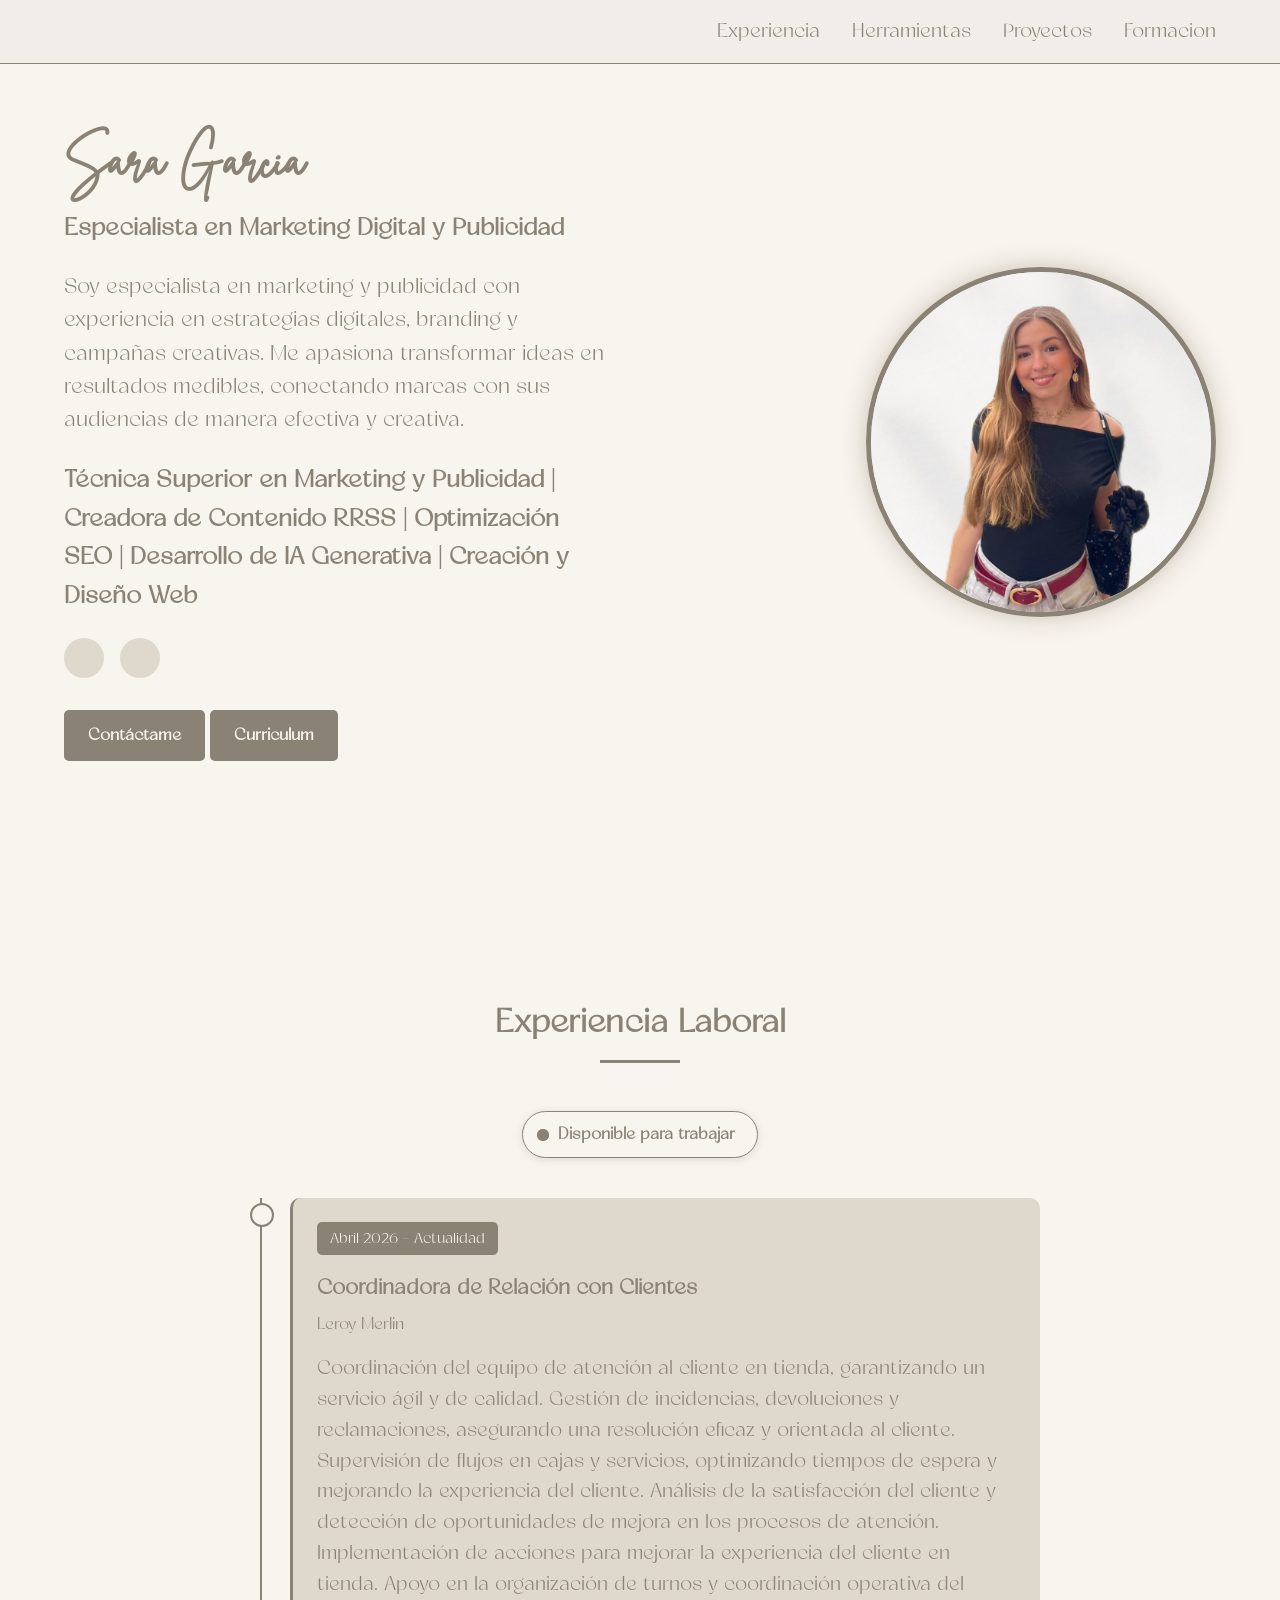
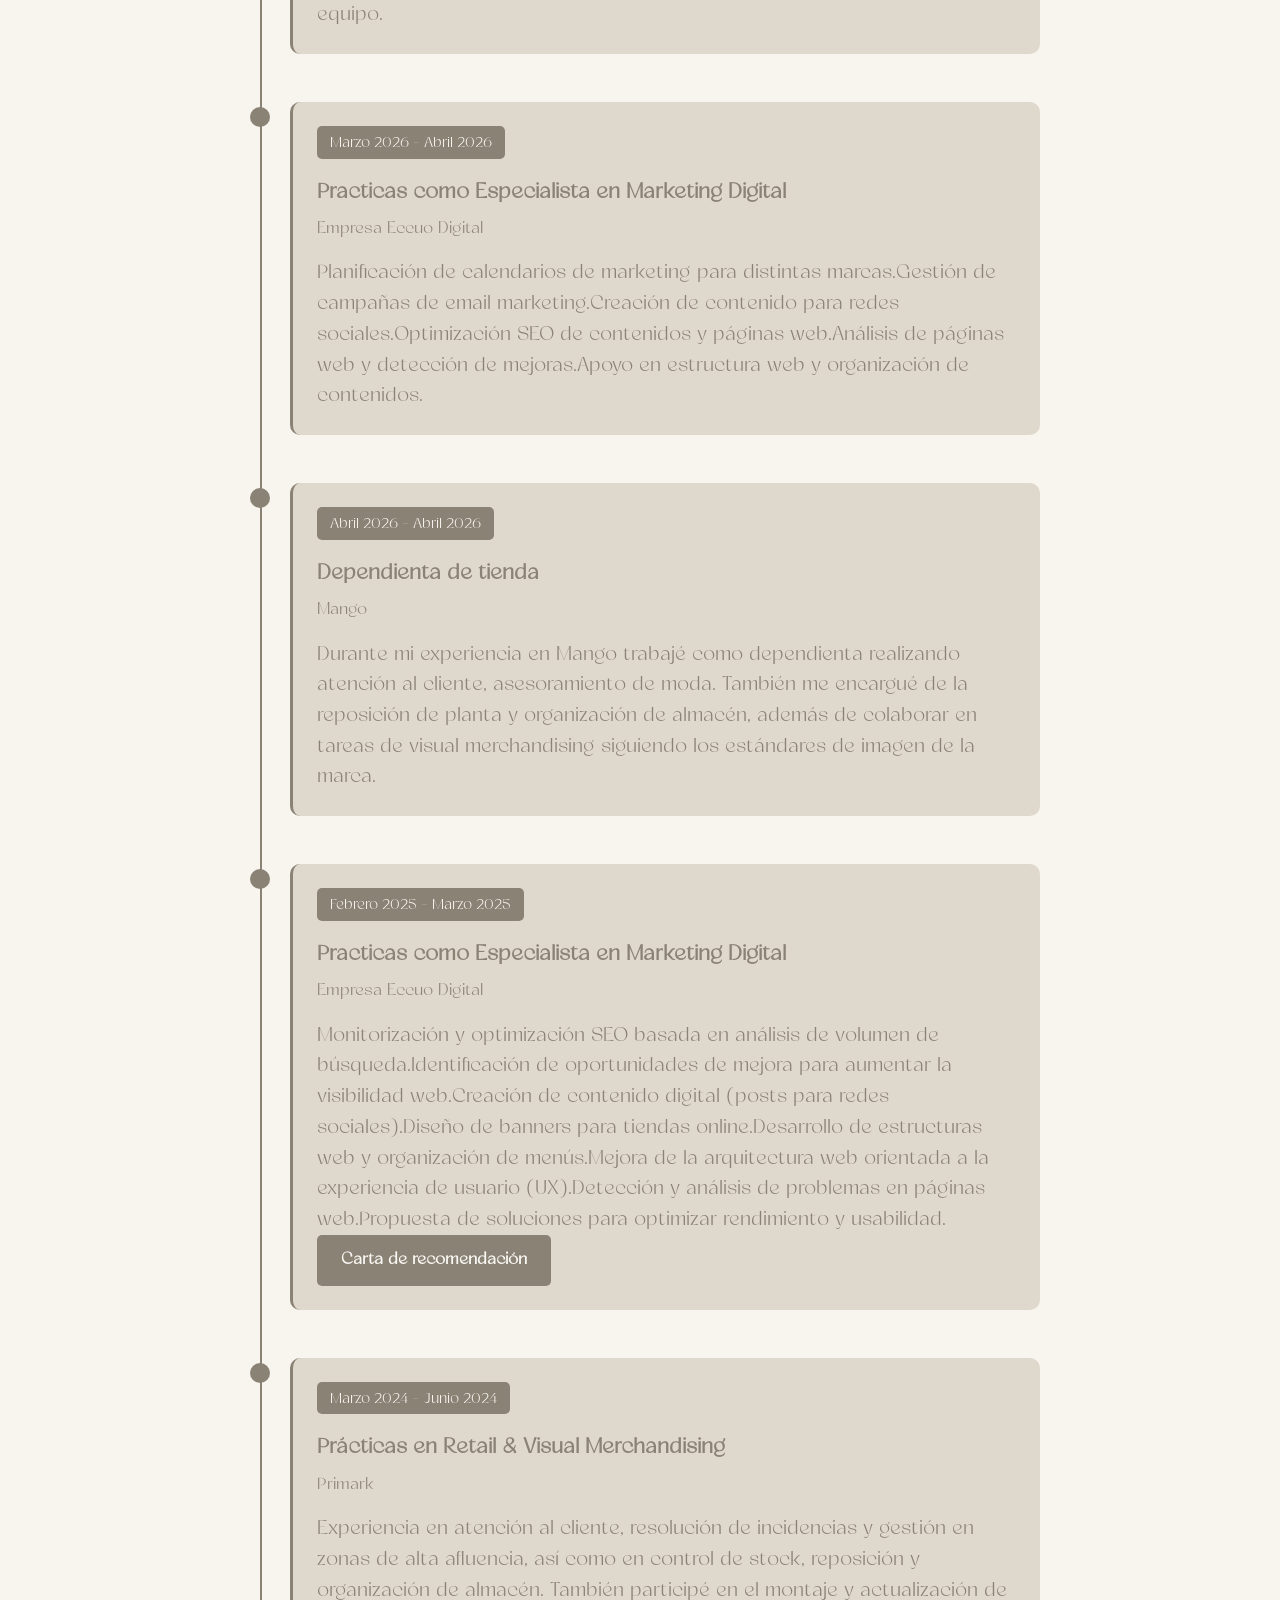
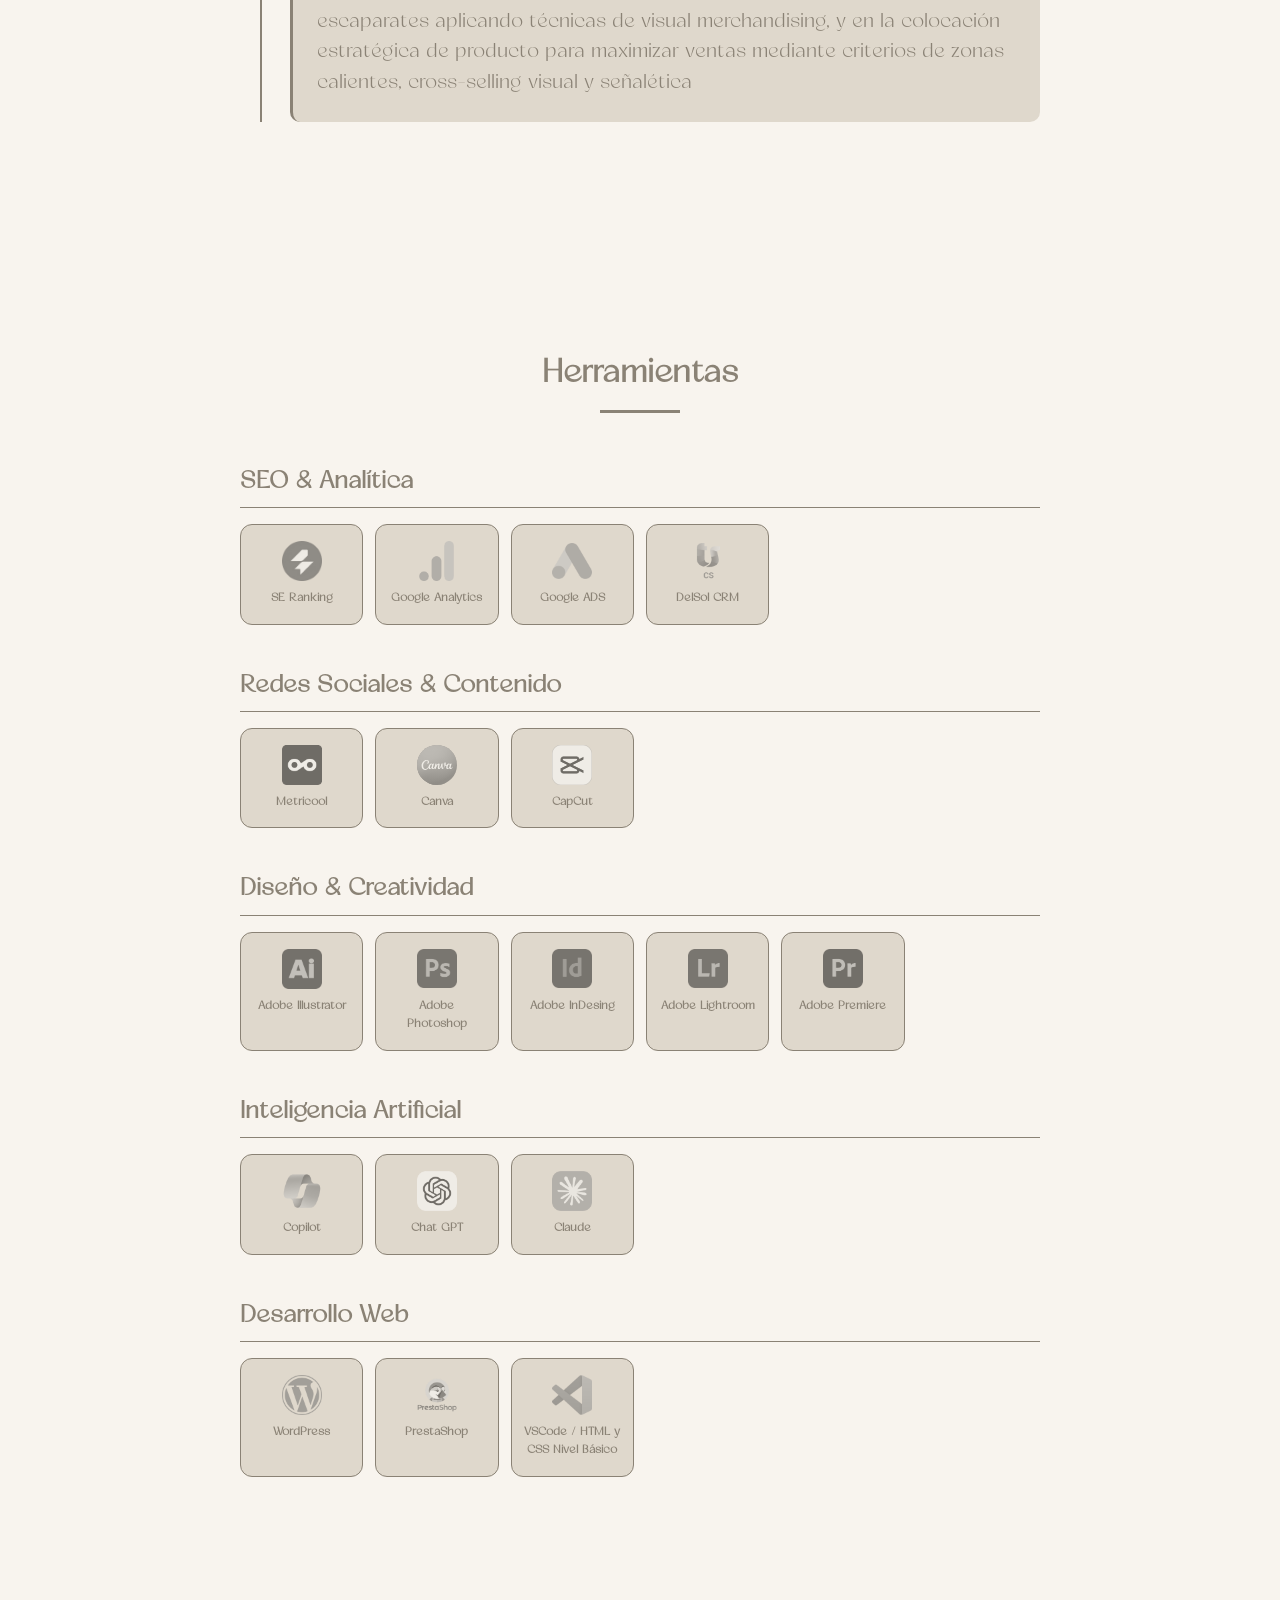
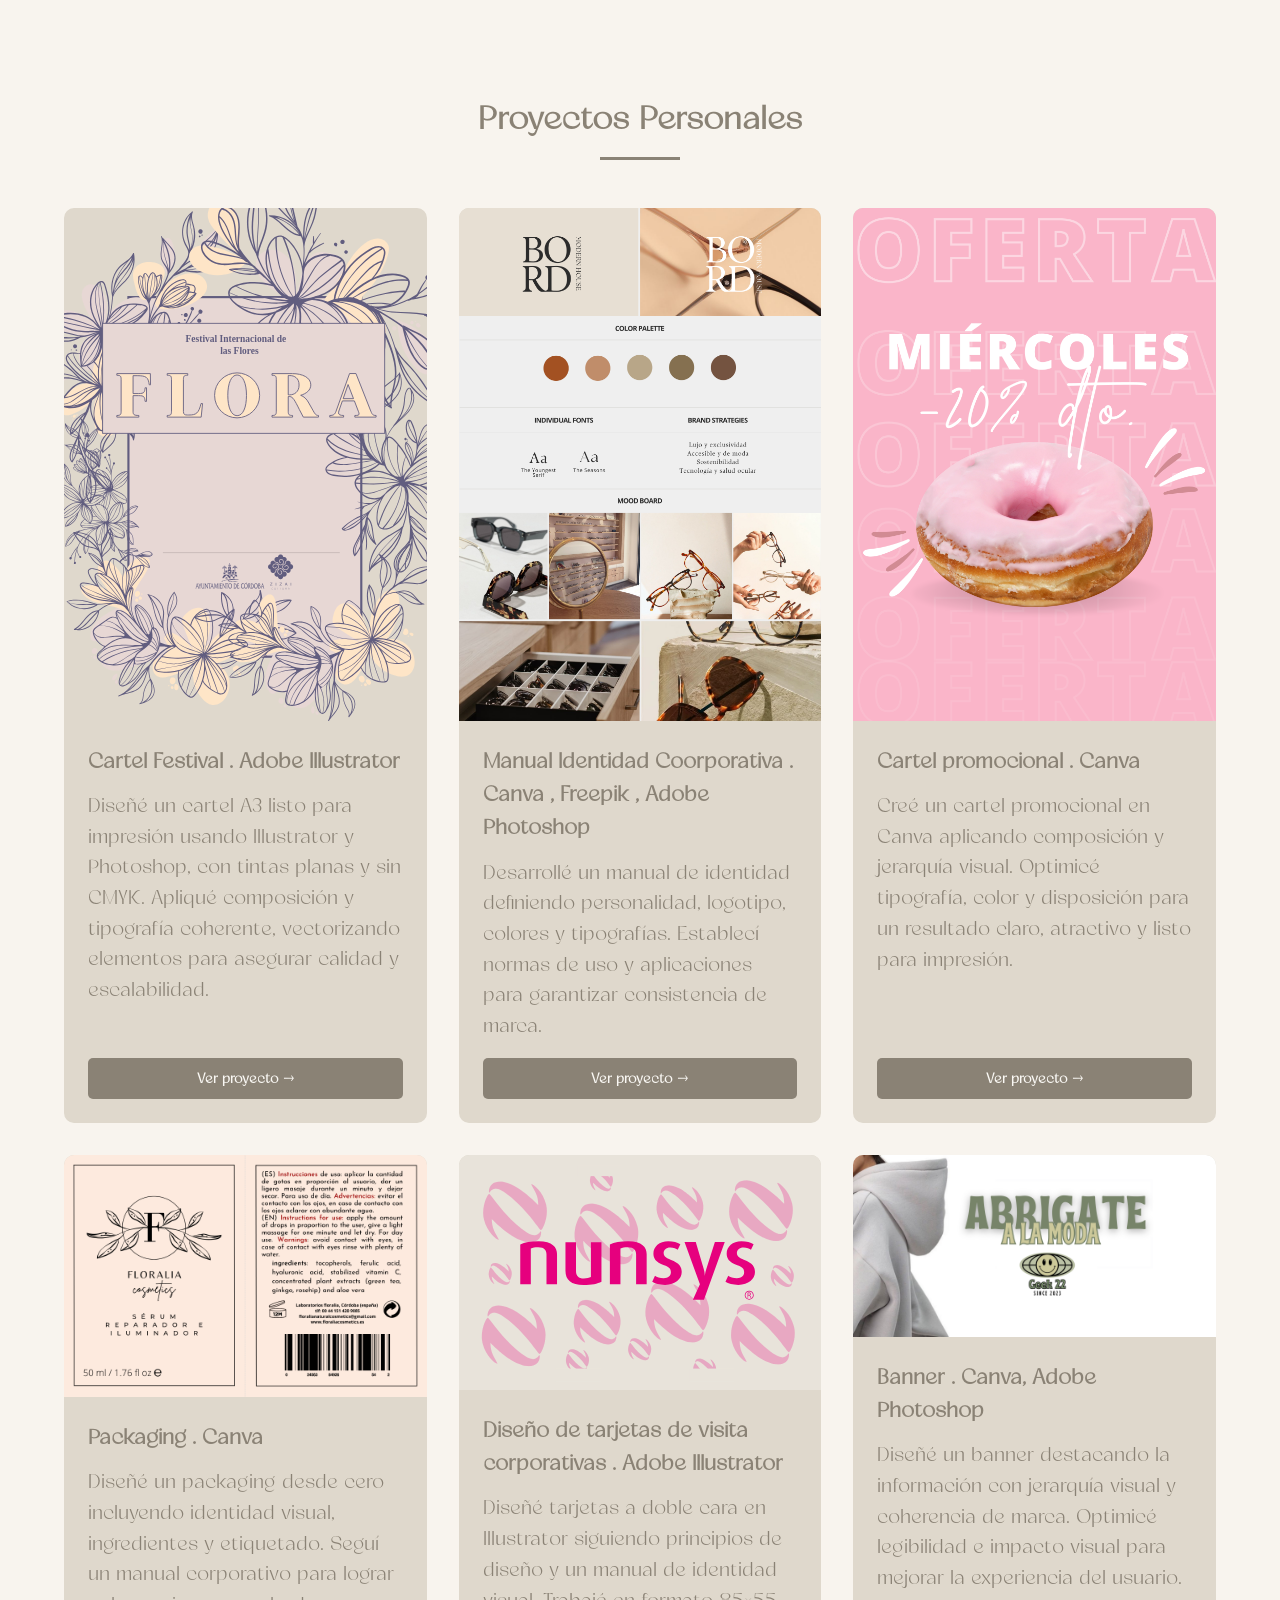
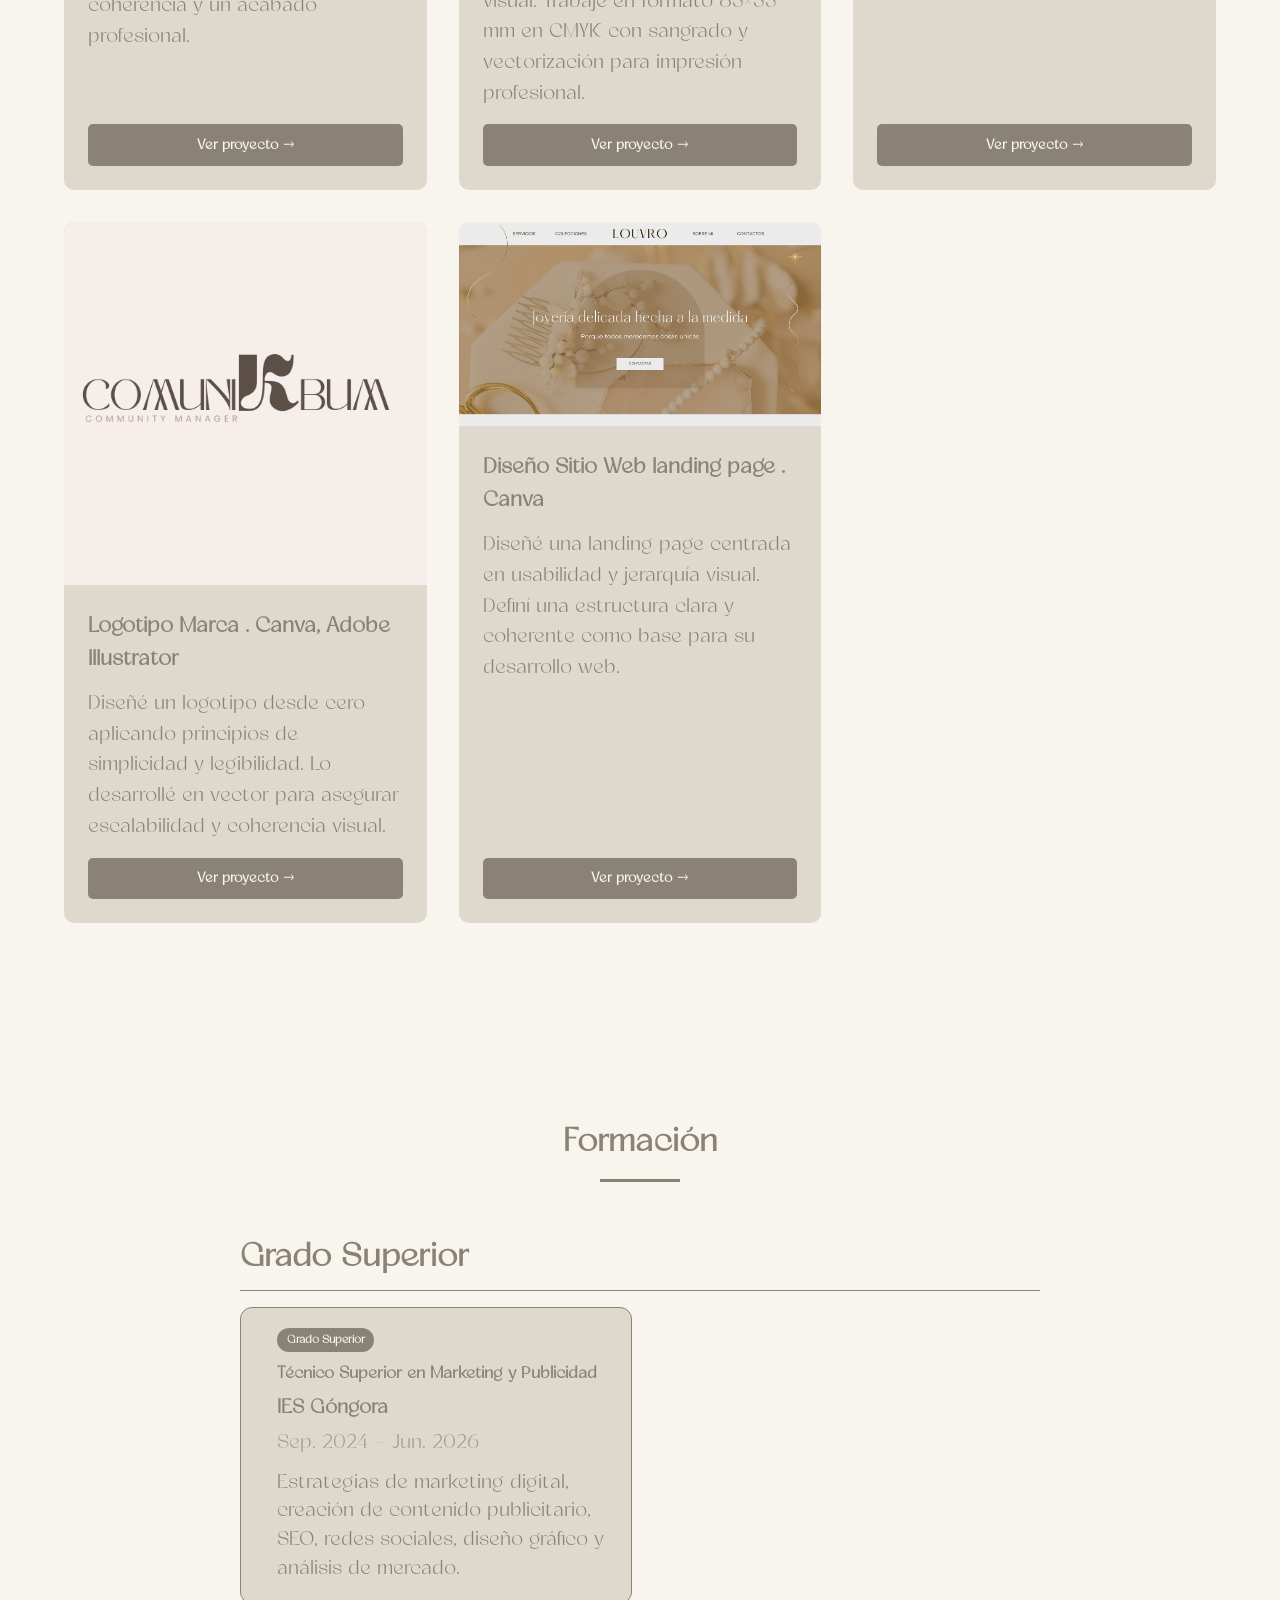
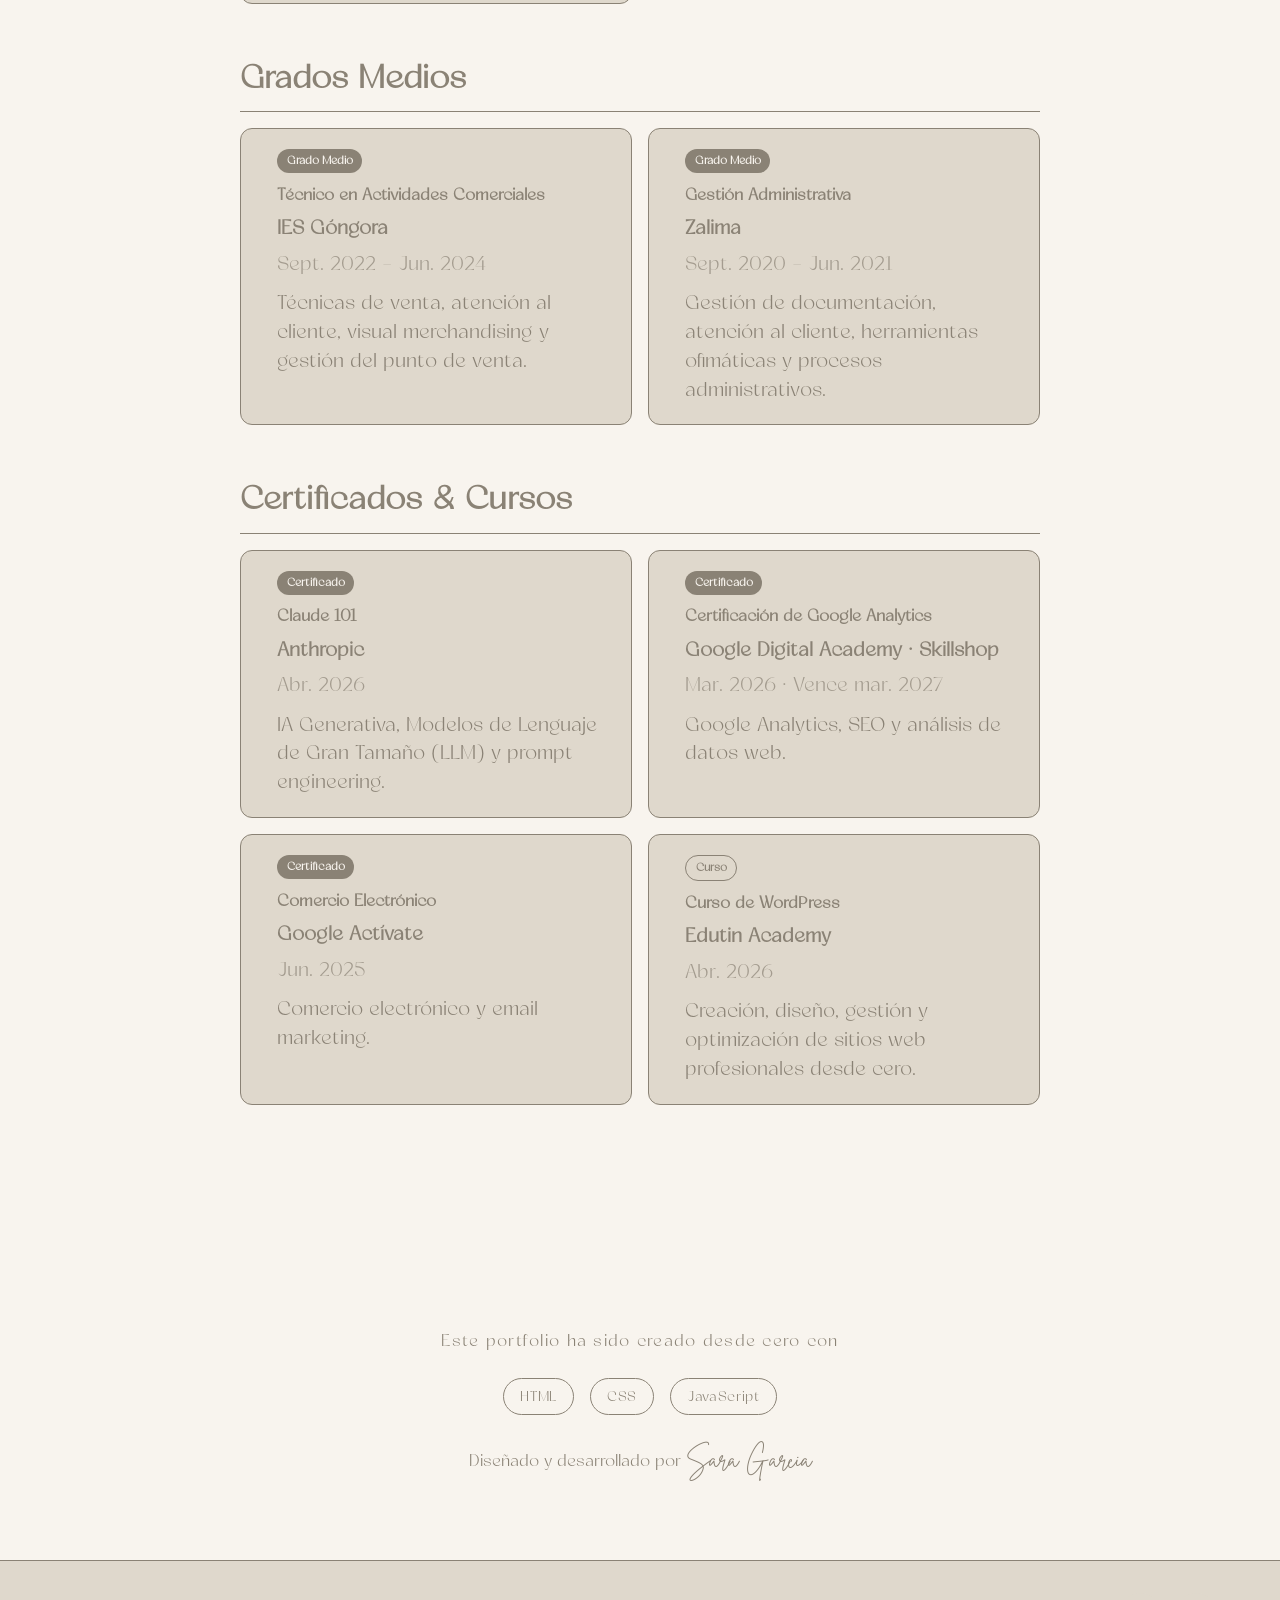
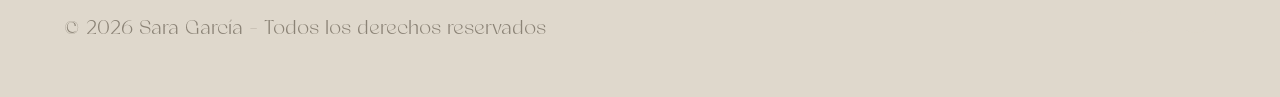
==== index.html @ c5ec3298 "Porfolio Sarita" ====
<!DOCTYPE html>
<html lang="en">
<head>
    <meta charset="UTF-8">
    <meta name="viewport" content="width=device-width, initial-scale=1.0">
    <title>Document</title>
    <link rel="stylesheet" href="style.css">
    <script src="https://kit.fontawesome.com/2be0cdd367.js" crossorigin="anonymous"></script>
</head>
<body>
</section>
    <header>
        <nav id="navbar">
             <div class="logo" id="logo">    </div>
            <ul class="nav-links">
                <li><a href="#experiencia">Experiencia</a></li>
                <li><a href="#herramientas">Herramientas</a></li>
                <li><a href="#proyectos">Proyectos</a></li>
                <li><a href="#formacion">Formacion</a></li>
            </ul>
        </nav>
    </header>
    <main>

        <section id="sobremi" class="hero">
            <div class="hero-content">
                <div class="hero-text">
                    <h1>Sara García</h1>
                    <h2>Especialista en Marketing Digital y Publicidad</h2>
                    <p>Soy especialista en marketing y publicidad con experiencia en estrategias digitales, branding y campañas creativas.
                    Me apasiona transformar ideas en resultados medibles, conectando marcas con sus audiencias de manera efectiva y creativa.</p>
                    <h3>Técnica Superior en Marketing y Publicidad | Creadora de Contenido RRSS | Optimización SEO | Desarrollo de IA Generativa | Creación y Diseño Web </h3>
                    <div class="social-links">
                        <a href="https://www.linkedin.com/in/saragarcialopez2004/" target="_blank"><i class="fa-brands fa-linkedin-in"></i></a>
                        <a href="https://github.com/saragarciia22" target="_blank"><i class="fa-brands fa-github"></i></a>
                    </div>
                    <a href="mailto:saragarcialopez2004@gmail.com?subject=contacto" class="btn">Contáctame</a>
                    <a href="Currículum Sara García (1).pdf" class="btn" target="_blank">Curriculum</a>
                </div>
                <div class="hero-image">
                    <img src="IMG-20251028-WA0078.jpg" alt="profile image">
                </div>
            </div>
        </section>

        <section id="experiencia" class="experiencia">
            <h2 class="section-title">Experiencia Laboral</h2>
             <div class="otw-badge-wrapper">
    <div class="otw-badge">
      <span class="otw-dot"></span>
      <span class="otw-text">Disponible para trabajar</span>
    </div>
  </div>
            <div class="timeline">
                <div class="timeline-item actual">
                    <div class="timeline-content">
                        <span class="date">Abril 2026 – Actualidad</span>
                        <h3>Coordinadora de Relación con Clientes</h3>
                        <h4>Leroy Merlin</h4>
                        <p>Coordinación del equipo de atención al cliente en tienda, garantizando un servicio ágil y de calidad. Gestión de incidencias, devoluciones y reclamaciones, asegurando una resolución eficaz y orientada al cliente. Supervisión de flujos en cajas y servicios, optimizando tiempos de espera y mejorando la experiencia del cliente. Análisis de la satisfacción del cliente y detección de oportunidades de mejora en los procesos de atención. Implementación de acciones para mejorar la experiencia del cliente en tienda. Apoyo en la organización de turnos y coordinación operativa del equipo.</p>
                    </div>
                </div>
            <div class="timeline">
                <div class="timeline-item">
                    <div class="timeline-content">
                        <span class="date">Marzo 2026 - Abril 2026</span>
                        <h3>Practicas como Especialista en Marketing Digital</h3>
                        <h4>Empresa Eccuo Digital</h4>
                        <p>Planificación de calendarios de marketing para distintas marcas.Gestión de campañas de email marketing.Creación de contenido para redes sociales.Optimización SEO de contenidos y páginas web.Análisis de páginas web y detección de mejoras.Apoyo en estructura web y organización de contenidos.</p>
                    </div>
                </div>
                <div class="timeline-item">
                    <div class="timeline-content">
                        <span class="date">Abril 2026 - Abril 2026</span>
                        <h3>Dependienta de tienda</h3>
                        <h4>Mango</h4>
                        <p>Durante mi experiencia en Mango trabajé como dependienta realizando atención al cliente, asesoramiento de moda. También me encargué de la reposición de planta y organización de almacén, además de colaborar en tareas de visual merchandising siguiendo los estándares de imagen de la marca.</p>
                    </div>
                </div>
                <div class="timeline-item">
                    <div class="timeline-content">
                        <span class="date">Febrero 2025 - Marzo 2025</span>
                        <h3>Practicas como Especialista en Marketing Digital</h3>
                        <h4>Empresa Eccuo Digital</h4>
                        <p>Monitorización y optimización SEO basada en análisis de volumen de búsqueda.Identificación de oportunidades de mejora para aumentar la visibilidad web.Creación de contenido digital (posts para redes sociales).Diseño de banners para tiendas online.Desarrollo de estructuras web y organización de menús.Mejora de la arquitectura web orientada a la experiencia de usuario (UX).Detección y análisis de problemas en páginas web.Propuesta de soluciones para optimizar rendimiento y usabilidad.</p>
                        <a href="Carta Recomendación Sara García.pdf" class="btn"target="_blank">Carta de recomendación</a>
                    </div>
                </div>
                 <div class="timeline-item">
                    <div class="timeline-content">
                        <span class="date">Marzo 2024 - Junio 2024</span>
                        <h3>Prácticas en Retail & Visual Merchandising</h3>
                        <h4>Primark</h4>
                        <p>Experiencia en atención al cliente, resolución de incidencias y gestión en zonas de alta afluencia, así como en control de stock, reposición y organización de almacén. También participé en el montaje y actualización de escaparates aplicando técnicas de visual merchandising, y en la colocación estratégica de producto para maximizar ventas mediante criterios de zonas calientes, cross-selling visual y señalética</p>
                    </div>
                </div>
            </div>
        </section>
        <!-- HERRAMIENTAS -->
<section id="herramientas" class="herramientas">
    <h2 class="section-title">Herramientas</h2>

    <!-- SEO & Analítica -->
    <div class="tools-category">
        <div class="tools-category-title">SEO & Analítica</div>
        <div class="tools-grid">
            <div class="tool-item">
              <img src="69785c84b3af49c30414b44b_SE-ranking-logo.png" alt="Canva" class="tool-img">
              <div class="tool-name">SE Ranking</div>
</div>
            <div class="tool-item">
              <img src="google_analytics_image_logo_icon_168152.webp" alt="Canva" class="tool-img">
              <div class="tool-name">Google Analytics</div>
</div>
<div class="tool-item">
              <img src="Google_Ads_icon.svg.png" alt="Canva" class="tool-img">
              <div class="tool-name">Google ADS</div>
</div>
<div class="tool-item">
              <img src="Copilot_20260423_151458.png" alt="Canva" class="tool-img">
              <div class="tool-name">DelSol CRM</div>
</div>
        </div>
    </div>

    <!-- Redes Sociales & Contenido -->
    <div class="tools-category">
        <div class="tools-category-title">Redes Sociales & Contenido</div>
        <div class="tools-grid">
           <div class="tool-item">
              <img src="icon-256x256.png" alt="Canva" class="tool-img">
              <div class="tool-name">Metricool</div>
</div>
 <div class="tool-item">
              <img src="canva-icon.svg" alt="Canva" class="tool-img">
              <div class="tool-name">Canva</div>
</div>
 <div class="tool-item">
              <img src="Capcut-icon.svg.png" alt="Canva" class="tool-img">
              <div class="tool-name">CapCut</div>
</div>
        </div>
    </div>

    <!-- Diseño & Creatividad -->
    <div class="tools-category">
        <div class="tools-category-title">Diseño & Creatividad</div>
        <div class="tools-grid">
             <div class="tool-item">
              <img src="Adobe_Illustrator_CC_icon.svg.png" alt="Canva" class="tool-img">
              <div class="tool-name">Adobe Illustrator</div>
</div>
             <div class="tool-item">
              <img src="Adobe_Photoshop_CC_icon.svg.png" alt="Canva" class="tool-img">
              <div class="tool-name">Adobe Photoshop</div>
</div>
             <div class="tool-item">
              <img src="Adobe_InDesign_CC_icon.svg.png" alt="Canva" class="tool-img">
              <div class="tool-name">Adobe InDesing</div>
</div>
 <div class="tool-item">
              <img src="Adobe_Photoshop_Lightroom_CC_logo.svg.png" alt="Canva" class="tool-img">
              <div class="tool-name">Adobe Lightroom</div>
</div>
 <div class="tool-item">
              <img src="Adobe_Premiere_Pro_CC_icon.svg.png" alt="Canva" class="tool-img">
              <div class="tool-name">Adobe Premiere</div>
</div>
</div>
    </div>

    <!-- Inteligencia Artificial -->
    <div class="tools-category">
        <div class="tools-category-title">Inteligencia Artificial</div>
        <div class="tools-grid">
            <div class="tool-item">
              <img src="copilot-icon.webp" alt="Copilot" class="tool-img">
              <div class="tool-name">Copilot</div>
</div>
            <div class="tool-item">
              <img src="chatgpt-icon.webp" alt="Canva" class="tool-img">
              <div class="tool-name">Chat GPT</div>
</div>
 <div class="tool-item">
              <img src="claude-ai-icon.webp" alt="Canva" class="tool-img">
              <div class="tool-name">Claude</div>
</div>
        </div>
    </div>
  <div class="tools-category">
        <div class="tools-category-title">Desarrollo Web</div>
        <div class="tools-grid">
           <div class="tool-item">
              <img src="WordPress_blue_logo.svg.png" alt="Canva" class="tool-img">
              <div class="tool-name">WordPress</div>
</div>
 <div class="tool-item">
              <img src="Prestashop.svg.png" alt="Canva" class="tool-img">
              <div class="tool-name">PrestaShop</div>
</div>
 <div class="tool-item">
              <img src="Visual_Studio_Code_1.35_icon.svg.png" alt="Canva" class="tool-img">
              <div class="tool-name">VSCode / HTML y CSS Nivel Básico</div>
</div>
</section>
        <section id="proyectos" class="projects">
            <h2 class="section-title">Proyectos Personales</h2>
            <div class="projects-container">
                <div class="projects-card">
                    <div class="project-img">
                        <img src="folleto flora (1).svg" alt="proyecto 1">
                    </div>
                    <div class="project-info">
                        <h3>Cartel Festival . Adobe Illustrator</h3>
                        <p>Diseñé un cartel A3 listo para impresión usando Illustrator y Photoshop, con tintas planas y sin CMYK.
Apliqué composición y tipografía coherente, vectorizando elementos para asegurar calidad y escalabilidad.</p>
                        <button class="btn open-modal-btn">Ver proyecto →</button>
                    </div>
                </div>
                <div class="projects-card">
                    <div class="project-img">
                        <img src="Cream and Grey Elegant Aesthetic Minimal Brand Board A4 Document.png" alt="proyecto 1">
                    </div>
                    <div class="project-info">
                        <h3>Manual Identidad Coorporativa . Canva , Freepik , Adobe Photoshop</h3>
                        <p>Desarrollé un manual de identidad definiendo personalidad, logotipo, colores y tipografías.
Establecí normas de uso y aplicaciones para garantizar consistencia de marca.</p>
                        <button class="btn open-modal-btn">Ver proyecto →</button>
                    </div>
                </div>
                <div class="projects-card">
                    <div class="project-img">
                        <img src="flyer vertical cartel poster promocion donuts divertido colorido rosa.png" alt="proyecto 1">
                    </div>
                    <div class="project-info">
                        <h3>Cartel promocional . Canva</h3>
                        <p>Creé un cartel promocional en Canva aplicando composición y jerarquía visual.
Optimicé tipografía, color y disposición para un resultado claro, atractivo y listo para impresión.</p>
                        <button class="btn open-modal-btn">Ver proyecto →</button>
                    </div>
                </div>
                 <div class="projects-card">
                    <div class="project-img">
                        <img src="all natural.png" alt="proyecto 1">
                    </div>
                    <div class="project-info">
                        <h3>Packaging . Canva</h3>
                        <p>Diseñé un packaging desde cero incluyendo identidad visual, ingredientes y etiquetado.
Seguí un manual corporativo para lograr coherencia y un acabado profesional.</p>
                        <button class="btn open-modal-btn">Ver proyecto →</button>
                    </div>
                    
                </div> <div class="projects-card">
                    <div class="project-img">
                        <img src="TARJETA EMPRESA_Mesa de trabajo 1.svg" alt="proyecto 1">
                    </div>
                    <div class="project-info">
                        <h3>Diseño de tarjetas de visita corporativas . Adobe Illustrator</h3>
                        <p>Diseñé tarjetas a doble cara en Illustrator siguiendo principios de diseño y un manual de identidad visual.
Trabajé en formato 85×55 mm en CMYK con sangrado y vectorización para impresión profesional.</p>
                      <button class="btn open-modal-btn">Ver proyecto →</button>
                    </div>
                </div><div class="projects-card">
                    <div class="project-img">
                        <img src="Banner Horizontal Moda Moderno Blanco y Beige.png" alt="proyecto 1">
                    </div>
                    <div class="project-info">
                        <h3>Banner . Canva, Adobe Photoshop</h3>
                        <p>Diseñé un banner destacando la información con jerarquía visual y coherencia de marca.
Optimicé legibilidad e impacto visual para mejorar la experiencia del usuario.</p>
                        <button class="btn open-modal-btn">Ver proyecto →</button>
                    </div>
                     </div><div class="projects-card">
                    <div class="project-img">
                        <img src="1.png" alt="proyecto 1">
                    </div>
                    <div class="project-info">
                        <h3>Logotipo Marca . Canva, Adobe Illustrator</h3>
                        <p>Diseñé un logotipo desde cero aplicando principios de simplicidad y legibilidad.
Lo desarrollé en vector para asegurar escalabilidad y coherencia visual.</p>
                        <button class="btn open-modal-btn">Ver proyecto →</button>
                    </div>
                     </div><div class="projects-card">
                    <div class="project-img">
                        <img src="Inicio.png" alt="proyecto 1">
                    </div>
                    <div class="project-info">
                        <h3>Diseño Sitio Web landing page . Canva</h3>
                        <p>Diseñé una landing page centrada en usabilidad y jerarquía visual.
Definí una estructura clara y coherente como base para su desarrollo web.</p>
                        <button class="btn open-modal-btn">Ver proyecto →</button>
                    </div>
            </div> 
        </section>
        <section id="formacion" class="formacion">
    <h2 class="section-title">Formación</h2>

    <!-- GRADO SUPERIOR -->
    <div class="formacion-categoria">
        <h3 class="formacion-categoria-title">Grado Superior</h3>
        <div class="formacion-grid">

            <div class="formacion-card">
                <i class="fa-solid fa-book"></i>
                <div class="formacion-info">
                    <span class="formacion-badge">Grado Superior</span>
                    <h4>Técnico Superior en Marketing y Publicidad</h4>
                    <p class="formacion-centro">IES Góngora</p>
                    <p class="formacion-fecha">Sep. 2024 – Jun. 2026</p>
                    <p class="formacion-desc">Estrategias de marketing digital, creación de contenido publicitario, SEO, redes sociales, diseño gráfico y análisis de mercado.</p>
                </div>
            </div>

        </div>
    </div>

    <!-- GRADOS MEDIOS -->
    <div class="formacion-categoria">
        <h3 class="formacion-categoria-title">Grados Medios</h3>
        <div class="formacion-grid">

            <div class="formacion-card">
                <i class="fa-solid fa-book"></i>
                <div class="formacion-info">
                    <span class="formacion-badge">Grado Medio</span>
                    <h4>Técnico en Actividades Comerciales</h4>
                    <p class="formacion-centro">IES Góngora</p>
                    <p class="formacion-fecha">Sept. 2022 – Jun. 2024</p>
                    <p class="formacion-desc">Técnicas de venta, atención al cliente, visual merchandising y gestión del punto de venta.</p>
                </div>
            </div>

            <div class="formacion-card">
                <i class="fa-solid fa-book"></i>
                <div class="formacion-info">
                    <span class="formacion-badge">Grado Medio</span>
                    <h4>Gestión Administrativa</h4>
                    <p class="formacion-centro">Zalima</p>
                    <p class="formacion-fecha">Sept. 2020 – Jun. 2021</p>
                    <p class="formacion-desc">Gestión de documentación, atención al cliente, herramientas ofimáticas y procesos administrativos.</p>
                </div>
            </div>

        </div>
    </div>

    <!-- CERTIFICADOS Y CURSOS -->
    <div class="formacion-categoria">
        <h3 class="formacion-categoria-title">Certificados & Cursos</h3>
        <div class="formacion-grid">

            <div class="formacion-card formacion-card--cert">
                <i class="fa-solid fa-medal"></i>
                <div class="formacion-info">
                    <span class="formacion-badge formacion-badge--cert">Certificado</span>
                    <h4>Claude 101</h4>
                    <p class="formacion-centro">Anthropic</p>
                    <p class="formacion-fecha">Abr. 2026</p>
                    <p class="formacion-desc">IA Generativa, Modelos de Lenguaje de Gran Tamaño (LLM) y prompt engineering.</p>
                </div>
            </div>

            <div class="formacion-card formacion-card--cert">
                <i class="fa-solid fa-medal"></i>
                <div class="formacion-info">
                    <span class="formacion-badge formacion-badge--cert">Certificado</span>
                    <h4>Certificación de Google Analytics</h4>
                    <p class="formacion-centro">Google Digital Academy · Skillshop</p>
                    <p class="formacion-fecha">Mar. 2026 · Vence mar. 2027</p>
                    <p class="formacion-desc">Google Analytics, SEO y análisis de datos web.</p>
                </div>
            </div>

            <div class="formacion-card formacion-card--cert">
                <i class="fa-solid fa-medal"></i>
                <div class="formacion-info">
                    <span class="formacion-badge formacion-badge--cert">Certificado</span>
                    <h4>Comercio Electrónico</h4>
                    <p class="formacion-centro">Google Actívate</p>
                    <p class="formacion-fecha">Jun. 2025</p>
                    <p class="formacion-desc">Comercio electrónico y email marketing.</p>
                </div>
            </div>

            <div class="formacion-card formacion-card--curso">
                <i class="fa-solid fa-laptop"></i>
                <div class="formacion-info">
                    <span class="formacion-badge formacion-badge--curso">Curso</span>
                    <h4>Curso de WordPress</h4>
                    <p class="formacion-centro">Edutin Academy</p>
                    <p class="formacion-fecha">Abr. 2026</p>
                    <p class="formacion-desc">Creación, diseño, gestión y optimización de sitios web profesionales desde cero.</p>
                </div>
            </div>

        </div>
    </div>

</section>
    </main>
    <section class="signature-section">
  <div class="signature-container">
    
    <p class="signature-line">
      Este portfolio ha sido creado desde cero con
    </p>

    <div class="code-tags">
      <span>HTML</span>
      <span>CSS</span>
      <span>JavaScript</span>
    </div>

    <p class="signature-autor">
      Diseñado y desarrollado por <span>Sara García</span>
    </p>
  </div>
</section>
    <footer>
        <div class="footer-content">
            <p>&copy; 2026 Sara García - Todos los derechos reservados </p>
            <div class="social-links">
                        <a href="https://www.linkedin.com/in/saragarcialopez2004/" target="_blank"><i class="fa-brands fa-linkedin-in"></i></a>
                        <a href="https://github.com/saragarciia22" target="_blank"><i class="fa-brands fa-github"></i></a>                  
                    </div>
        </div>
    </footer>
    <!-- MODAL -->
<div class="modal-overlay" id="modalOverlay">
    <div class="modal-wrapper">
        <button class="modal-close" id="modalClose">✕</button>
        <div class="modal">
            <img class="modal-img" id="modalImg" src="" alt="">
            <div class="modal-body">
                <h2 id="modalTitle"></h2>
                <p id="modalDesc"></p>
                <div class="modal-tools-label">Herramientas utilizadas</div>
                <div class="modal-tools" id="modalTools"></div>
            </div>
        </div>
    </div>
</div>
    <script>
// Script logo/navbar (el que ya tenías)
const heroTitle = document.querySelector("#sobremi h1");
const logo = document.getElementById("logo");

const observer = new IntersectionObserver(
  (entries) => {
    entries.forEach(entry => {
      if (!entry.isIntersecting) {
        logo.classList.add("active");
      } else {
        logo.classList.remove("active");
      }
    });
  },
  { threshold: 0 }
);

observer.observe(heroTitle);
logo.addEventListener("click", () => {
    window.scrollTo({ top: 0, behavior: "smooth" });
});

// ── MODAL ──
const modalData = [
    {
        img: "folleto flora (1).svg",
        title: "Cartel Festival · Adobe Illustrator",
        desc: "Diseñé un cartel publicitario en formato A3 con Adobe Illustrator y Adobe Photoshop, preparado para impresión (300 ppp, sangrado y márgenes), utilizando imágenes libres de derechos. Trabajé con un máximo de tres tintas planas, sin uso de CMYK, aplicando principios de composición y coherencia tipográfica.",
        tools: ["Adobe Illustrator", "Adobe Photoshop", "Impresión A3", "Tintas planas"]
    },
    {
        img: "TARJETA EMPRESA_Mesa de trabajo 1.svg",
        title: "Tarjetas de Visita Corporativas · Adobe Illustrator",
        desc: "Diseñé en Adobe Illustrator tarjetas de visita a doble cara, aplicando los principios de contraste, repetición, proximidad y alineación, siguiendo un manual de identidad visual. Formato estándar 85×55mm en CMYK, con sangrado, márgenes y retícula para impresión profesional.",
        tools: ["Adobe Illustrator", "CMYK", "Formato 85×55mm", "Identidad visual"]
    },
    {
        img: "flyer vertical cartel poster promocion donuts divertido colorido rosa.png",
        title: "Cartel Promocional · Canva",
        desc: "Diseñé un cartel promocional utilizando Canva, aplicando principios básicos de composición y jerarquía visual para crear una pieza clara y atractiva. Adapté el diseño a formato de impresión, cuidando la disposición de los elementos, la tipografía y el uso del color.",
        tools: ["Canva", "Composición visual", "Jerarquía tipográfica"]
    },
    {
        img: "all natural.png",
        title: "Packaging · Canva",
        desc: "Diseñé el packaging de una marca desde cero, definiendo identidad visual, ingredientes y etiquetado, siguiendo un manual corporativo para asegurar coherencia en colores, tipografía y estilo.",
        tools: ["Canva", "Identidad de marca", "Etiquetado", "Manual corporativo"]
    },
    {
        img: "Cream and Grey Elegant Aesthetic Minimal Brand Board A4 Document.png",
        title: "Manual Identidad Corporativa · Canva · Freepik · Photoshop",
        desc: "Desarrollé una propuesta de manual de identidad corporativa para una marca, definiendo su personalidad, valores y tono de comunicación. Creé el logotipo y sus variantes, establecí una paleta de colores corporativos y seleccioné tipografías coherentes.",
        tools: ["Canva", "Freepik", "Adobe Photoshop", "Branding"]
    },
    {
        img: "Banner Horizontal Moda Moderno Blanco y Beige.png",
        title: "Banner · Canva · Adobe Photoshop",
        desc: "Diseñé un banner para una tienda digital, aplicando principios de composición visual y jerarquía tipográfica. Mantuve coherencia con la identidad visual de la marca respetando su paleta de colores corporativos.",
        tools: ["Canva", "Adobe Photoshop", "Diseño digital", "Branding"]
    },
    {
        img: "1.png",
        title: "Logotipo de Marca · Canva · Adobe Illustrator",
        desc: "Diseñé el logotipo para mi TFG desarrollando una identidad visual desde cero, aplicando principios de simplicidad, equilibrio y legibilidad. Construido en formato vectorial para garantizar escalabilidad en distintos soportes.",
        tools: ["Canva", "Adobe Illustrator", "Diseño vectorial", "TFG"]
    },
    {
        img: "Inicio.png",
        title: "Landing Page · Canva",
        desc: "Diseñé una landing page como propuesta previa a su desarrollo real, aplicando principios de usabilidad, jerarquía visual y experiencia de usuario. Definí una estructura clara respetando la identidad visual de la marca.",
        tools: ["Canva","Diseño web", "Identidad visual"]
    }
];

const overlay = document.getElementById('modalOverlay');
const modalClose = document.getElementById('modalClose');

document.querySelectorAll('.open-modal-btn').forEach((btn, i) => {
    btn.addEventListener('click', (e) => {
        e.stopPropagation();
        const d = modalData[i];
        document.getElementById('modalImg').src = d.img;
        document.getElementById('modalImg').alt = d.title;
        document.getElementById('modalTitle').textContent = d.title;
        document.getElementById('modalDesc').textContent = d.desc;
        document.getElementById('modalTools').innerHTML = d.tools.map(t => `<span>${t}</span>`).join('');
        overlay.classList.add('open');
    });
});

modalClose.addEventListener('click', () => overlay.classList.remove('open'));
overlay.addEventListener('click', e => { if (e.target === overlay) overlay.classList.remove('open'); });
document.addEventListener('keydown', e => { if (e.key === 'Escape') overlay.classList.remove('open'); });
</script>
</body>
</html>
---- style.css ----
/* ════════════════════════════════════════
   VARIABLES & FUENTES
════════════════════════════════════════ */
:root {
    --primary-color: #f8f4ee;
    --dark-bg:       #dfd8cc;
    --light-text:    #8a8275;
    --gray-text:     #8a8275;
    --card-bg:       #dfd8cc;
    --border-color:  #8a8275;
    --transition:    all .3s ease;
}

@font-face {
    font-family: 'MiFuente1';
    src: url('fonts/BrittanySignature.ttf') format('truetype');
}

@font-face {
    font-family: 'MiFuente2';
    src: url('Relicta-Light.otf') format('truetype');
}


/* ════════════════════════════════════════
   RESET & BASE
════════════════════════════════════════ */
* {
    padding: 0;
    margin: 0;
    box-sizing: border-box;
}

html {
    scroll-behavior: smooth;
    scrollbar-color: var(--primary-color) var(--dark-bg);
}

body {
    font-family: 'MiFuente2', cursive;
    background-color: var(--primary-color);
    color: var(--light-text);
    line-height: 1.6;
}

a {
    text-decoration: none;
    color: inherit;
}

ul {
    list-style: none;
}

img {
    max-width: 100%;
    height: auto;
    display: block;
}

/* Tipografía global */
p,
.nav-links a,
.formacion-desc,
.formacion-centro,
.formacion-fecha {
    font-size: 1.2rem;
}


/* ════════════════════════════════════════
   HEADER & NAVBAR
════════════════════════════════════════ */
header {
    position: fixed;
    top: 0;
    left: 0;
    width: 100%;
    background-color: rgba(235, 230, 225, 0.5);
    backdrop-filter: blur(10px);
    z-index: 100;
    border-bottom: 1px solid var(--border-color);
    font-family: 'MiFuente2', cursive;
}

#navbar {
    display: flex;
    justify-content: space-between;
    align-items: center;
    padding: 1rem 5%;
    max-width: 1400px;
    margin: 0 auto;
}

.logo {
    font-family: 'MiFuente1', cursive;
    font-size: 2rem;
    font-weight: 700;
    letter-spacing: 1px;
    transition: all 0.4s ease;
    white-space: nowrap;
    cursor: pointer;
}

.logo span {
    color: var(--border-color);
}

.logo.active::after {
    content: " Sara García";
    opacity: 0;
    animation: fadeIn 0.4s forwards;
}

.nav-links {
    display: flex;
    gap: 2rem;
    font-family: 'MiFuente2', cursive;
}

.nav-links a {
    position: relative;
    padding: .4rem 0;
    font-size: 1.2rem;
    transition: var(--transition);
    font-family: 'MiFuente2', cursive;
}

.nav-links a::after {
    content: " ";
    position: absolute;
    bottom: 0;
    left: 0;
    width: 0;
    height: 2px;
    background-color: var(--card-bg);
    transition: var(--transition);
}

.nav-links a:hover {
    color: var(--card-bg);
}

.nav-links a:hover::after {
    width: 100px;
}

/* Menú hamburguesa (solo móvil) */
.hamburger {
    display: none;
    flex-direction: column;
    gap: 5px;
    cursor: pointer;
    background: none;
    border: none;
    padding: 4px;
}

.hamburger span {
    display: block;
    width: 25px;
    height: 2px;
    background-color: var(--border-color);
    transition: var(--transition);
}


/* ════════════════════════════════════════
   SECCIONES (base)
════════════════════════════════════════ */
section {
    padding: 6rem 5%;
    max-width: 1400px;
    margin: 0 auto;
    font-family: 'MiFuente2', cursive;
}

.section-title {
    font-size: 2rem;
    margin-bottom: 3rem;
    text-align: center;
    position: relative;
    padding-bottom: 1rem;
    font-family: 'MiFuente2', cursive;
}

.section-title::after {
    content: " ";
    position: absolute;
    bottom: 0;
    left: 50%;
    transform: translateX(-50%);
    width: 80px;
    height: 3px;
    background-color: var(--border-color);
}


/* ════════════════════════════════════════
   BOTÓN
════════════════════════════════════════ */
.btn {
    display: inline-block;
    background-color: var(--border-color);
    color: #faf8f4;
    padding: .8rem 1.5rem;
    border-radius: 5px;
    font-weight: 600;
    transition: var(--transition);
    border: none;
    cursor: pointer;
    font-family: 'MiFuente2', cursive;
}

.btn:hover {
    background-color: #c5bcae;
    transform: translateY(-3px);
    box-shadow: 0 5px 15px rgba(197, 188, 174, 0.9);
}


/* ════════════════════════════════════════
   HERO
════════════════════════════════════════ */
.hero {
    min-height: 100vh;
    display: flex;
    align-items: center;
    padding-top: 5rem;
    font-family: 'MiFuente2', cursive;
}

.hero-content {
    display: flex;
    justify-content: space-between;
    align-items: center;
    gap: 4rem;
    font-family: 'MiFuente2', cursive;
}

.hero-text {
    flex: 1;
}

.hero-text h1 {
    font-size: 3rem;
    margin-bottom: .5rem;
    font-weight: 700;
    font-family: 'MiFuente1', cursive;
}

.hero-text h2 {
    font-size: 1.5rem;
    color: var(--border-color);
    margin-bottom: 1.5rem;
    font-weight: 600;
    font-family: 'MiFuente2', cursive;
}

.hero-text h3 {
    font-size: 1.5rem;
    color: var(--border-color);
    margin-bottom: 1.5rem;
    font-weight: 600;
    font-family: 'MiFuente2', cursive;
}

.hero-text p {
    margin-bottom: 1.5rem;
    color: var(--border-color);
    font-size: 1.3rem;
    max-height: 600px;
}

.social-links {
    display: flex;
    gap: 1rem;
    margin-bottom: 2rem;
}

.social-links a {
    display: flex;
    align-items: center;
    justify-content: center;
    width: 40px;
    height: 40px;
    border-radius: 50%;
    background-color: var(--card-bg);
    color: var(--light-text);
    transition: var(--transition);
    font-size: 1.2rem;
}

.social-links a:hover {
    background-color: var(--primary-color);
    transform: translateY(-3px);
}

.hero-image {
    flex: 1;
    display: flex;
    justify-content: flex-end;
}

.hero-image img {
    width: 350px;
    height: 350px;
    object-fit: cover;
    border-radius: 50%;
    border: 5px solid var(--border-color);
    box-shadow: 0 0 25px rgba(197, 188, 174, 0.9);
    transition: var(--transition);
}

.hero-image img:hover {
    transform: scale(1.03);
    box-shadow: 0 0 30px rgba(197, 188, 174, 0.9);
}


/* ════════════════════════════════════════
   OPEN TO WORK BADGE
════════════════════════════════════════ */
.otw-badge-wrapper {
    text-align: center;
    margin-bottom: 2.5rem;
}

.otw-badge {
    display: inline-flex;
    align-items: center;
    gap: 0.55rem;
    padding: 0.6rem 1.4rem 0.6rem 0.9rem;
    border-radius: 999px;
    background: var(--primary-color);
    border: 1.5px solid var(--border-color);
    box-shadow: 0 2px 8px rgba(97, 84, 76, 0.15);
    font-family: 'MiFuente2', cursive;
    font-size: 1rem;
    font-weight: 600;
    color: var(--light-text);
    cursor: default;
    user-select: none;
    animation: badge-in 0.5s ease both;
}

.otw-badge:hover {
    transform: translateY(-2px);
    box-shadow: 0 4px 14px rgba(97, 84, 76, 0.25);
    transition: transform 0.2s ease, box-shadow 0.2s ease;
}

.otw-dot {
    position: relative;
    width: 12px;
    height: 12px;
    flex-shrink: 0;
}

.otw-dot::before,
.otw-dot::after {
    content: '';
    position: absolute;
    inset: 0;
    border-radius: 50%;
}

.otw-dot::before {
    background: var(--border-color);
}

.otw-dot::after {
    background: var(--border-color);
    animation: pulse-ring 2s ease-out infinite;
}

.otw-text {
    animation: text-breathe 3s ease-in-out infinite;
}


/* ════════════════════════════════════════
   TIMELINE
════════════════════════════════════════ */
.timeline {
    position: relative;
    max-width: 800px;
    margin: 0 auto;
}

.timeline::before {
    content: " ";
    position: absolute;
    top: 0;
    left: 20px;
    width: 2px;
    height: 100%;
    background-color: var(--border-color);
}

.timeline-item {
    position: relative;
    margin-bottom: 3rem;
    padding-left: 50px;
    font-family: 'MiFuente2', cursive;
}

.timeline-item::before {
    content: "";
    position: absolute;
    top: 5px;
    left: 10px;
    width: 20px;
    height: 20px;
    border-radius: 50%;
    background-color: var(--border-color);
    z-index: 1;
}

.timeline-content {
    background-color: var(--card-bg);
    padding: 1.5rem;
    border-radius: 10px;
    border-left: 3px solid var(--border-color);
    font-family: 'MiFuente2', cursive;
}

.date {
    display: inline-block;
    padding: .3rem .8rem;
    background-color: var(--border-color);
    color: var(--primary-color);
    border-radius: 5px;
    font-size: .9rem;
    margin-bottom: 1rem;
    font-family: 'MiFuente2', cursive;
}

.timeline-content h3 {
    margin-bottom: .5rem;
    font-size: 1.3rem;
    font-family: 'MiFuente2', cursive;
}

.timeline-content h4 {
    margin-bottom: 1rem;
    font-size: 1rem;
    font-weight: 500;
    font-family: 'MiFuente2', cursive;
}

.skills {
    display: flex;
    flex-wrap: wrap;
    gap: .8rem;
    margin-top: .8rem;
    font-family: 'MiFuente2', cursive;
}

.skills li {
    font-size: .8rem;
    padding: .3rem .8rem;
    background-color: var(--border-color);
    color: var(--primary-color);
    border-radius: 20px;
    font-family: 'MiFuente2', cursive;
}


/* ════════════════════════════════════════
   PROYECTOS
════════════════════════════════════════ */
.projects-container {
    display: grid;
    grid-template-columns: repeat(auto-fill, minmax(300px, 1fr));
    gap: 2rem;
    font-family: 'MiFuente2', cursive;
}

.projects-card {
    background-color: var(--dark-bg);
    border-radius: 10px;
    overflow: hidden;
    transition: var(--transition);
    height: 100%;
    display: flex;
    flex-direction: column;
    font-family: 'MiFuente2', cursive;
}

.projects-card:hover {
    transform: translateY(-3px);
    box-shadow: 0 0 30px rgba(197, 188, 174, 0.9);
}

.projects-img {
    overflow: hidden;
}

.projects-img img {
    transition: var(--transition);
    width: 100%;
}

.projects-card:hover .projects-img img {
    transform: scale(1.05);
}

.project-info {
    padding: 1.5rem;
    flex-grow: 1;
    display: flex;
    flex-direction: column;
}

.project-info h3 {
    margin-bottom: .8rem;
    font-size: 1.3rem;
}

.project-info p {
    color: var(--gray-text);
    margin-bottom: 1rem;
    font-size: 1.2rem;
    flex-grow: 1;
}

.projects-tech {
    display: flex;
    flex-wrap: wrap;
    gap: .5rem;
    margin-bottom: 1rem;
}

.projects-tech span {
    font-size: .8rem;
    padding: .2rem .6rem;
    background-color: var(--dark-bg);
    border-radius: 20px;
}

.project-links {
    display: flex;
    gap: 1rem;
}

.project-links a {
    font-size: .9rem;
    color: var(--border-color);
    transition: var(--transition);
}


/* ════════════════════════════════════════
   HERRAMIENTAS
════════════════════════════════════════ */
.herramientas {
    padding: 80px 5%;
    font-family: 'MiFuente2', cursive;
}

.tools-category {
    margin-bottom: 2.5rem;
    max-width: 800px;
    margin-left: auto;
    margin-right: auto;
}

.tools-category-title {
    font-family: 'MiFuente2', cursive;
    font-size: 1.5rem;
    font-weight: 700;
    color: var(--light-text);
    margin-bottom: 1rem;
    padding-bottom: 0.5rem;
    border-bottom: 1px solid var(--border-color);
}

.tools-grid {
    display: grid;
    grid-template-columns: repeat(auto-fill, minmax(110px, 1fr));
    gap: 0.75rem;
}

.tool-item {
    background: var(--card-bg);
    border: 1px solid var(--border-color);
    border-radius: 12px;
    padding: 1rem 0.75rem;
    display: flex;
    flex-direction: column;
    align-items: center;
    gap: 0.5rem;
    cursor: default;
    transition: var(--transition);
}

.tool-item:hover {
    transform: translateY(-4px);
    background-color: var(--primary-color);
    box-shadow: 0 8px 20px rgba(197, 188, 174, 0.9);
}

.tool-icon {
    font-size: 1.8rem;
    line-height: 1;
}

.tool-name {
    font-family: 'MiFuente2', cursive;
    font-size: 0.72rem;
    font-weight: 600;
    color: var(--light-text);
    text-align: center;
}

.tool-img {
    width: 40px;
    height: 40px;
    object-fit: contain;
}


/* ════════════════════════════════════════
   FORMACIÓN
════════════════════════════════════════ */
.formacion-categoria {
    max-width: 800px;
    margin: 0 auto 3rem auto;
}

.formacion-categoria-title {
    font-size: 2rem;
    font-weight: 700;
    color: var(--light-text);
    margin-bottom: 1rem;
    padding-bottom: 0.5rem;
    border-bottom: 1px solid var(--border-color);
}

.formacion-grid {
    display: grid;
    grid-template-columns: repeat(auto-fill, minmax(340px, 1fr));
    gap: 1rem;
}

.formacion-card {
    background: var(--card-bg);
    border: 1px solid var(--border-color);
    border-radius: 12px;
    padding: 1.25rem;
    display: flex;
    gap: 1rem;
    align-items: flex-start;
    transition: var(--transition);
}

.formacion-card:hover {
    transform: translateY(-4px);
    box-shadow: 0 8px 20px rgba(197, 188, 174, 0.9);
    background: var(--primary-color);
}

.formacion-icon {
    font-size: 1.8rem;
    flex-shrink: 0;
}

.formacion-info {
    display: flex;
    flex-direction: column;
    gap: 0.3rem;
}

.formacion-info h4 {
    font-size: 1rem;
    font-weight: 700;
    color: var(--light-text);
}

.formacion-centro {
    font-size: 1.2rem;
    font-weight: 600;
    color: var(--border-color);
}

.formacion-fecha {
    font-size: 1.2rem;
    color: var(--light-text);
    opacity: 0.7;
}

.formacion-desc {
    font-size: 1.2rem;
    color: var(--light-text);
    line-height: 1.5;
    margin-top: 0.3rem;
}

.formacion-badge {
    display: inline-block;
    font-size: 0.7rem;
    font-weight: 600;
    padding: 0.2rem 0.6rem;
    border-radius: 20px;
    background: var(--border-color);
    color: var(--primary-color);
    width: fit-content;
    margin-bottom: 0.3rem;
}

.formacion-badge--cert {
    background: var(--border-color);
    color: var(--primary-color);
}

.formacion-badge--curso {
    background: var(--card-bg);
    color: var(--light-text);
    border: 1px solid var(--border-color);
}


/* ════════════════════════════════════════
   FOOTER
════════════════════════════════════════ */
footer {
    background-color: var(--dark-bg);
    border-top: 1px solid var(--border-color);
    padding: 2rem 5%;
    font-family: 'MiFuente2', cursive;
}

.footer-content {
    display: flex;
    justify-content: space-between;
    align-items: center;
    max-width: 1400px;
    margin: 0 auto;
    font-family: 'MiFuente2', cursive;
}


/* ════════════════════════════════════════
   SIGNATURE / AUTOR
════════════════════════════════════════ */
.signature-section {
    padding: 5rem 5% 3rem;
    text-align: center;
}

.signature-container {
    max-width: 600px;
    margin: 0 auto;
}

.signature-line {
    font-size: 1rem;
    letter-spacing: 0.08em;
    margin-bottom: 1.5rem;
    opacity: 0;
    animation: fadeUp 1s ease forwards;
}

.code-tags {
    display: flex;
    justify-content: center;
    gap: 1rem;
    margin-bottom: 1.5rem;
}

.code-tags span {
    border: 1px solid var(--border-color);
    padding: 0.4rem 1rem;
    border-radius: 20px;
    font-size: 0.85rem;
    letter-spacing: 0.05em;
    opacity: 0;
    transform: translateY(10px);
    animation: fadeUp 0.8s ease forwards;
}

.code-tags span:nth-child(1) { animation-delay: 0.3s; }
.code-tags span:nth-child(2) { animation-delay: 0.5s; }
.code-tags span:nth-child(3) { animation-delay: 0.7s; }

.signature-autor {
    font-size: 1rem;
    margin-bottom: 2rem;
    opacity: 0;
    animation: fadeUp 1s ease forwards;
    animation-delay: 1s;
}

.signature-autor span {
    font-family: 'MiFuente1', cursive;
    font-size: 1.6rem;
    color: var(--border-color);
}

.signature-bar {
    width: 0;
    height: 2px;
    background-color: var(--border-color);
    margin: 0 auto;
    animation: lineGrow 1.2s ease forwards;
    animation-delay: 1.4s;
}

/* Letras animadas (scroll hero → navbar) */
.moving {
    position: fixed;
    z-index: 9999;
    pointer-events: none;
    font-family: inherit;
}


/* ════════════════════════════════════════
   ANIMACIONES
════════════════════════════════════════ */
@keyframes fadeIn {
    from { opacity: 0; transform: translateY(-3px); }
    to   { opacity: 1; transform: translateY(0); }
}

@keyframes fadeUp {
    from { opacity: 0; transform: translateY(15px); }
    to   { opacity: 1; transform: translateY(0); }
}

@keyframes lineGrow {
    from { width: 0; }
    to   { width: 120px; }
}

@keyframes pulse-ring {
    0%   { transform: scale(1);   opacity: 0.7; }
    70%  { transform: scale(2.4); opacity: 0; }
    100% { transform: scale(2.4); opacity: 0; }
}

@keyframes text-breathe {
    0%, 100% { opacity: 1; }
    50%       { opacity: 0.65; }
}

@keyframes badge-in {
    from { opacity: 0; transform: translateY(6px); }
    to   { opacity: 1; transform: translateY(0); }
}


/* ════════════════════════════════════════
   RESPONSIVE
════════════════════════════════════════ */

/* Tablet (max 1024px) */
@media (max-width: 1024px) {
    .hero-content {
        gap: 2rem;
    }

    .hero-text h1 {
        font-size: 2.4rem;
    }

    .hero-image img {
        width: 280px;
        height: 280px;
    }

    .projects-container {
        grid-template-columns: repeat(auto-fill, minmax(250px, 1fr));
    }

    .formacion-grid {
        grid-template-columns: 1fr;
    }
}

/* Móvil grande (max 768px) */
@media (max-width: 768px) {

    .hamburger {
        display: flex;
    }

    .nav-links {
        display: none;
        flex-direction: column;
        gap: 0;
        position: absolute;
        top: 100%;
        left: 0;
        width: 100%;
        background-color: rgba(248, 244, 238, 0.97);
        backdrop-filter: blur(10px);
        border-bottom: 1px solid var(--border-color);
        padding: 1rem 0;
    }

    .nav-links.open {
        display: flex;
    }

    .nav-links li {
        text-align: center;
        padding: 0.8rem 0;
        border-bottom: 1px solid rgba(138, 130, 117, 0.15);
    }

    .hero-content {
        flex-direction: column-reverse;
        text-align: center;
        gap: 2rem;
        padding-top: 2rem;
    }

    .hero-image {
        justify-content: center;
    }

    .hero-image img {
        width: 220px;
        height: 220px;
    }

    .hero-text h1 {
        font-size: 2rem;
    }

    .hero-text h2,
    .hero-text h3 {
        font-size: 1.1rem;
    }

    .hero-text p {
        font-size: 1rem;
    }

    .social-links {
        justify-content: center;
    }

    .hero-text .btn {
        margin-bottom: 0.5rem;
    }

    section {
        padding: 4rem 5%;
    }

    .section-title {
        font-size: 1.6rem;
    }

    .timeline::before {
        left: 10px;
    }

    .timeline-item {
        padding-left: 35px;
    }

    .timeline-item::before {
        left: 0px;
        width: 18px;
        height: 18px;
    }

    .timeline-content h3 {
        font-size: 1.1rem;
    }

    .tools-grid {
        grid-template-columns: repeat(auto-fill, minmax(90px, 1fr));
    }

    .projects-container {
        grid-template-columns: 1fr;
    }

    .formacion-grid {
        grid-template-columns: 1fr;
    }

    .formacion-categoria-title {
        font-size: 1.5rem;
    }

    .footer-content {
        flex-direction: column;
        gap: 1rem;
        text-align: center;
    }
}

/* Móvil pequeño (max 480px) */
@media (max-width: 480px) {
    .hero-image img {
        width: 180px;
        height: 180px;
    }

    .hero-text h1 {
        font-size: 1.7rem;
    }

    .logo {
        font-size: 1.5rem;
    }

    .btn {
        padding: .6rem 1.1rem;
        font-size: 0.9rem;
    }

    .tools-grid {
        grid-template-columns: repeat(3, 1fr);
    }

    .formacion-card {
        flex-direction: column;
    }
}/* ── MODAL PROYECTOS ── */
.modal-overlay {
    display: none;
    position: fixed;
    inset: 0;
    background: rgba(138, 130, 117, 0.45);
    backdrop-filter: blur(6px);
    z-index: 999;
    align-items: center;
    justify-content: center;
    padding: 1rem;
}

.modal-overlay.open {
    display: flex;
    animation: overlayIn 0.3s ease;
}

@keyframes overlayIn {
    from { opacity: 0; }
    to   { opacity: 1; }
}

.modal-wrapper {
    position: relative;
    width: 100%;
    max-width: 620px;
}

.modal {
    background: var(--primary-color);
    border-radius: 14px;
    border: 1px solid var(--border-color);
    width: 100%;
    max-height: 90vh;
    overflow-y: auto;
    animation: modalIn 0.35s cubic-bezier(.4, 0, .2, 1);
    scrollbar-color: var(--border-color) var(--dark-bg);
}

@keyframes modalIn {
    from { opacity: 0; transform: translateY(20px) scale(0.97); }
    to   { opacity: 1; transform: translateY(0) scale(1); }
}

.modal-img {
    width: 100%;
    height: 220px;
    object-fit: cover;
    border-radius: 14px 14px 0 0;
    display: block;
}

.modal-body {
    padding: 1.8rem;
}

.modal-body h2 {
    font-size: 1.3rem;
    color: var(--light-text);
    margin-bottom: 1rem;
    line-height: 1.4;
    font-family: 'MiFuente2', cursive;
}

.modal-body p {
    font-size: 1rem;
    color: var(--light-text);
    line-height: 1.7;
    margin-bottom: 1.4rem;
    font-family: 'MiFuente2', cursive;
}

.modal-tools-label {
    font-size: 0.72rem;
    text-transform: uppercase;
    letter-spacing: 0.1em;
    color: var(--border-color);
    margin-bottom: 0.6rem;
    font-weight: 600;
    font-family: 'MiFuente2', cursive;
}

.modal-tools {
    display: flex;
    flex-wrap: wrap;
    gap: 0.5rem;
    margin-bottom: 0.5rem;
}

.modal-tools span {
    font-size: 0.8rem;
    padding: 0.25rem 0.75rem;
    background: var(--dark-bg);
    border: 1px solid var(--border-color);
    border-radius: 20px;
    color: var(--light-text);
    font-family: 'MiFuente2', cursive;
}

.modal-close {
    position: absolute;
    top: 1rem;
    right: 1rem;
    width: 34px;
    height: 34px;
    border-radius: 50%;
    background: var(--primary-color);
    border: 1px solid var(--border-color);
    cursor: pointer;
    font-size: 1.1rem;
    color: var(--light-text);
    display: flex;
    align-items: center;
    justify-content: center;
    transition: var(--transition);
    z-index: 10;
}

.modal-close:hover {
    background: var(--dark-bg);
    transform: rotate(90deg);
}

/* ════════════════════════════════════════
   FILTRO COLOR HERRAMIENTAS
════════════════════════════════════════ */
.tool-img {
    filter: invert(82%) sepia(75%) saturate(0%) hue-rotate(356deg) brightness(62%) contrast(40%);
    transition: filter 0.35s ease;
}

.tool-item:hover .tool-img {
    filter: none;
}
.tool-img {
    filter: grayscale(100%) opacity(50%);
    transition: filter 0.35s ease;
}

.tool-item:hover .tool-img {
    filter: none;
}

.timeline-item.actual::before {
    background-color: var(--primary-color); /* sin relleno visual */
    border: 2px solid var(--border-color);
}
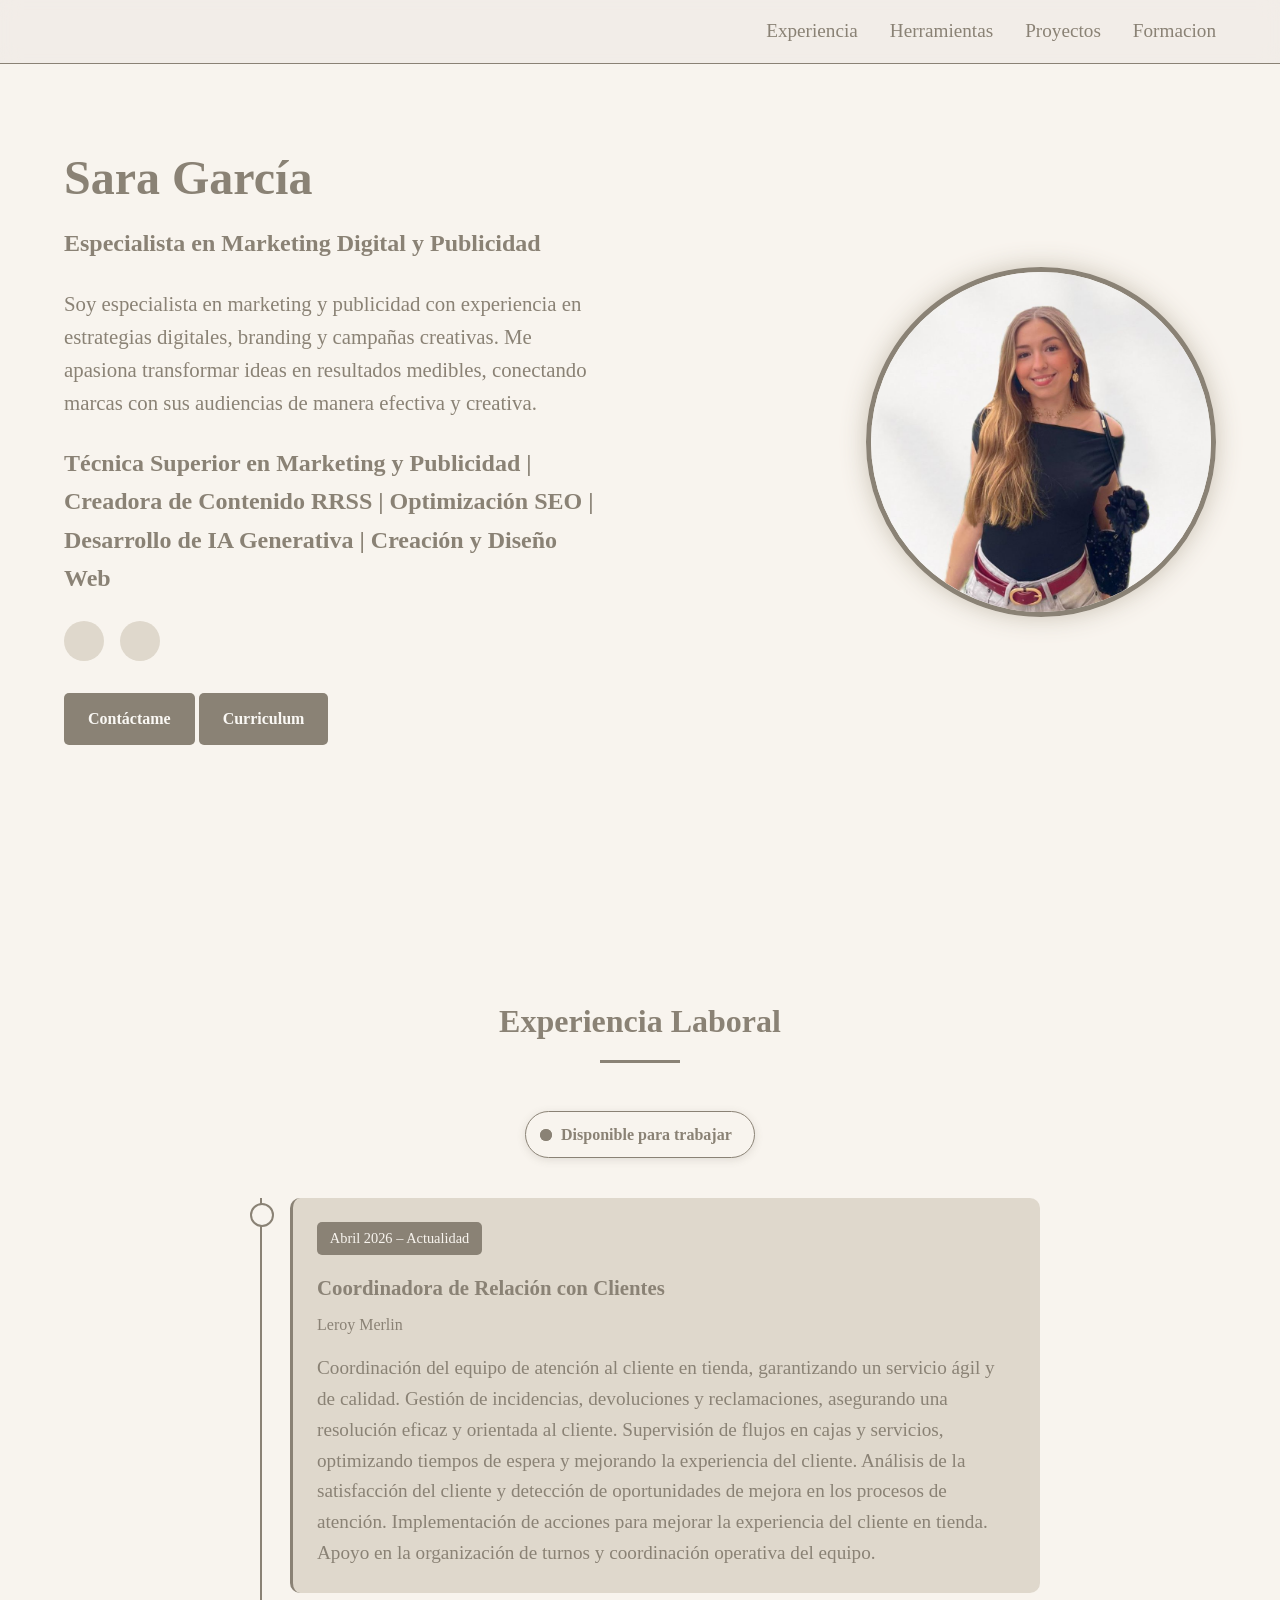
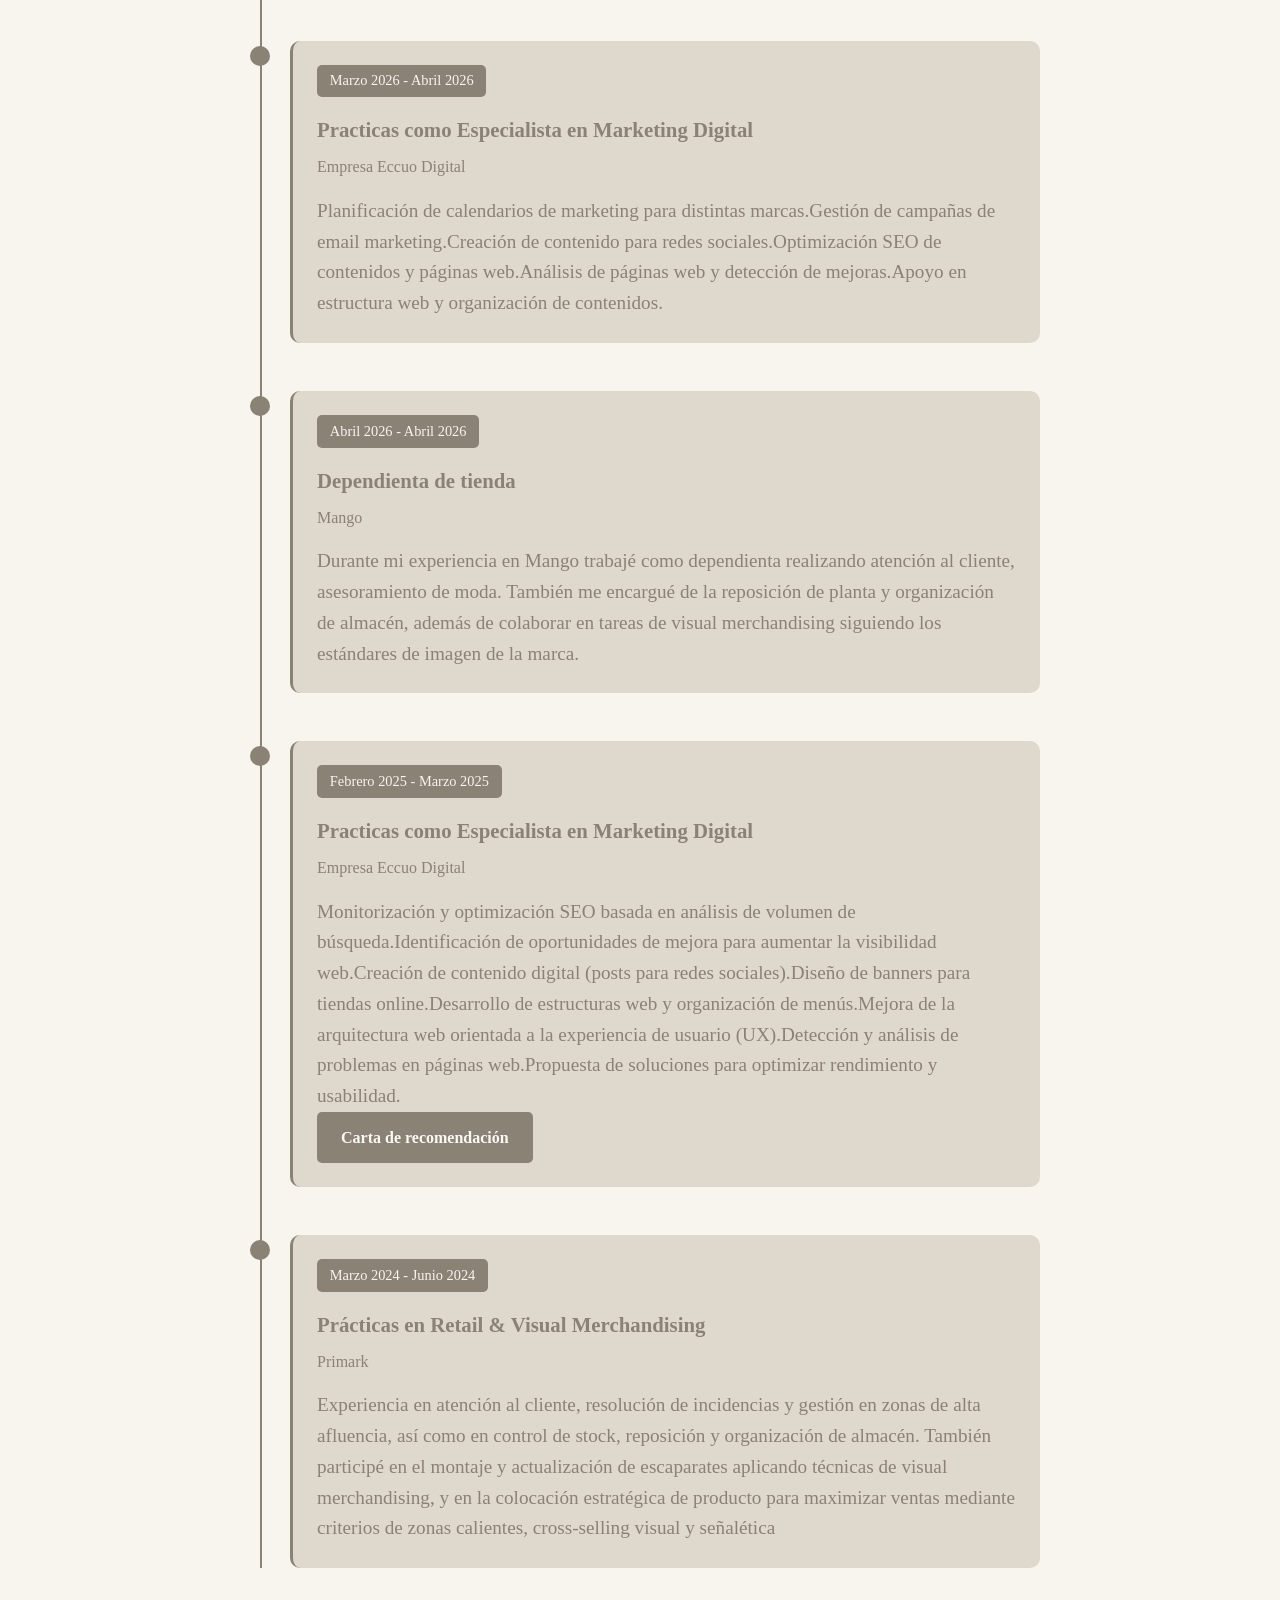
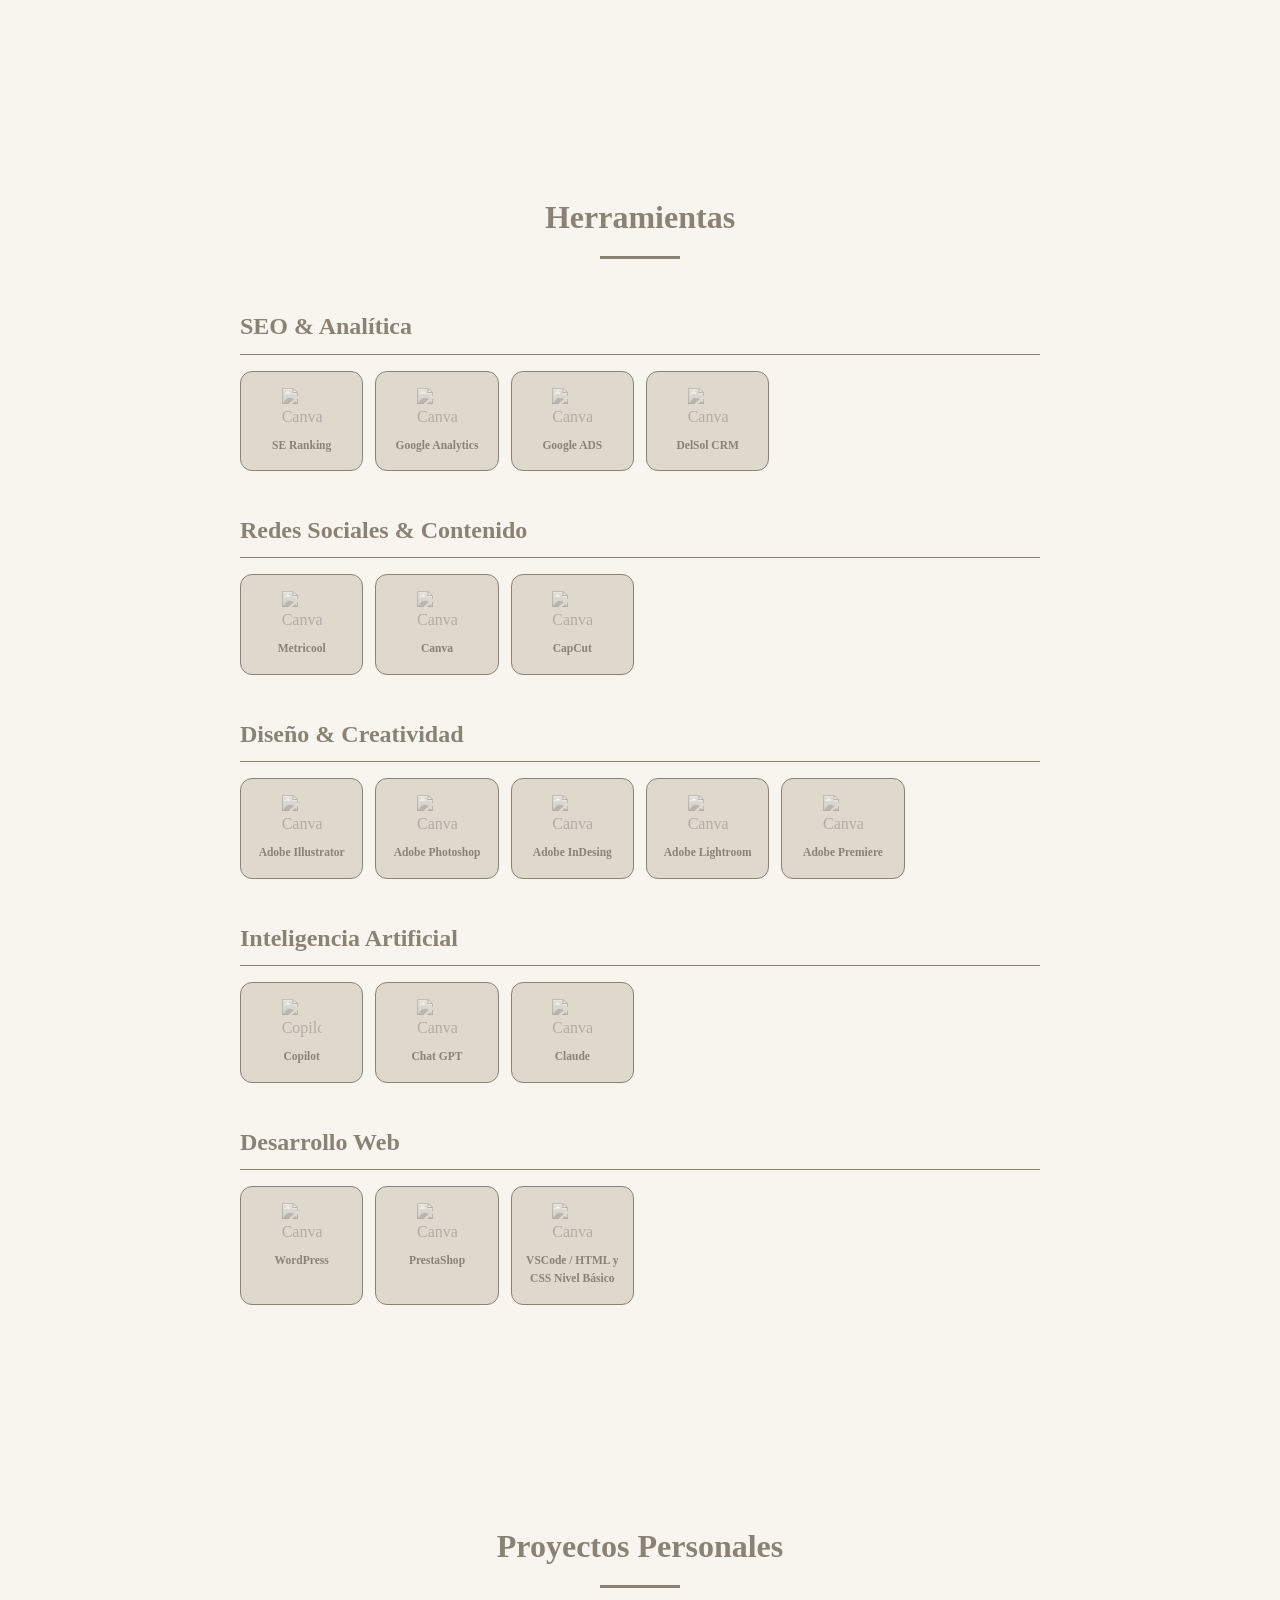
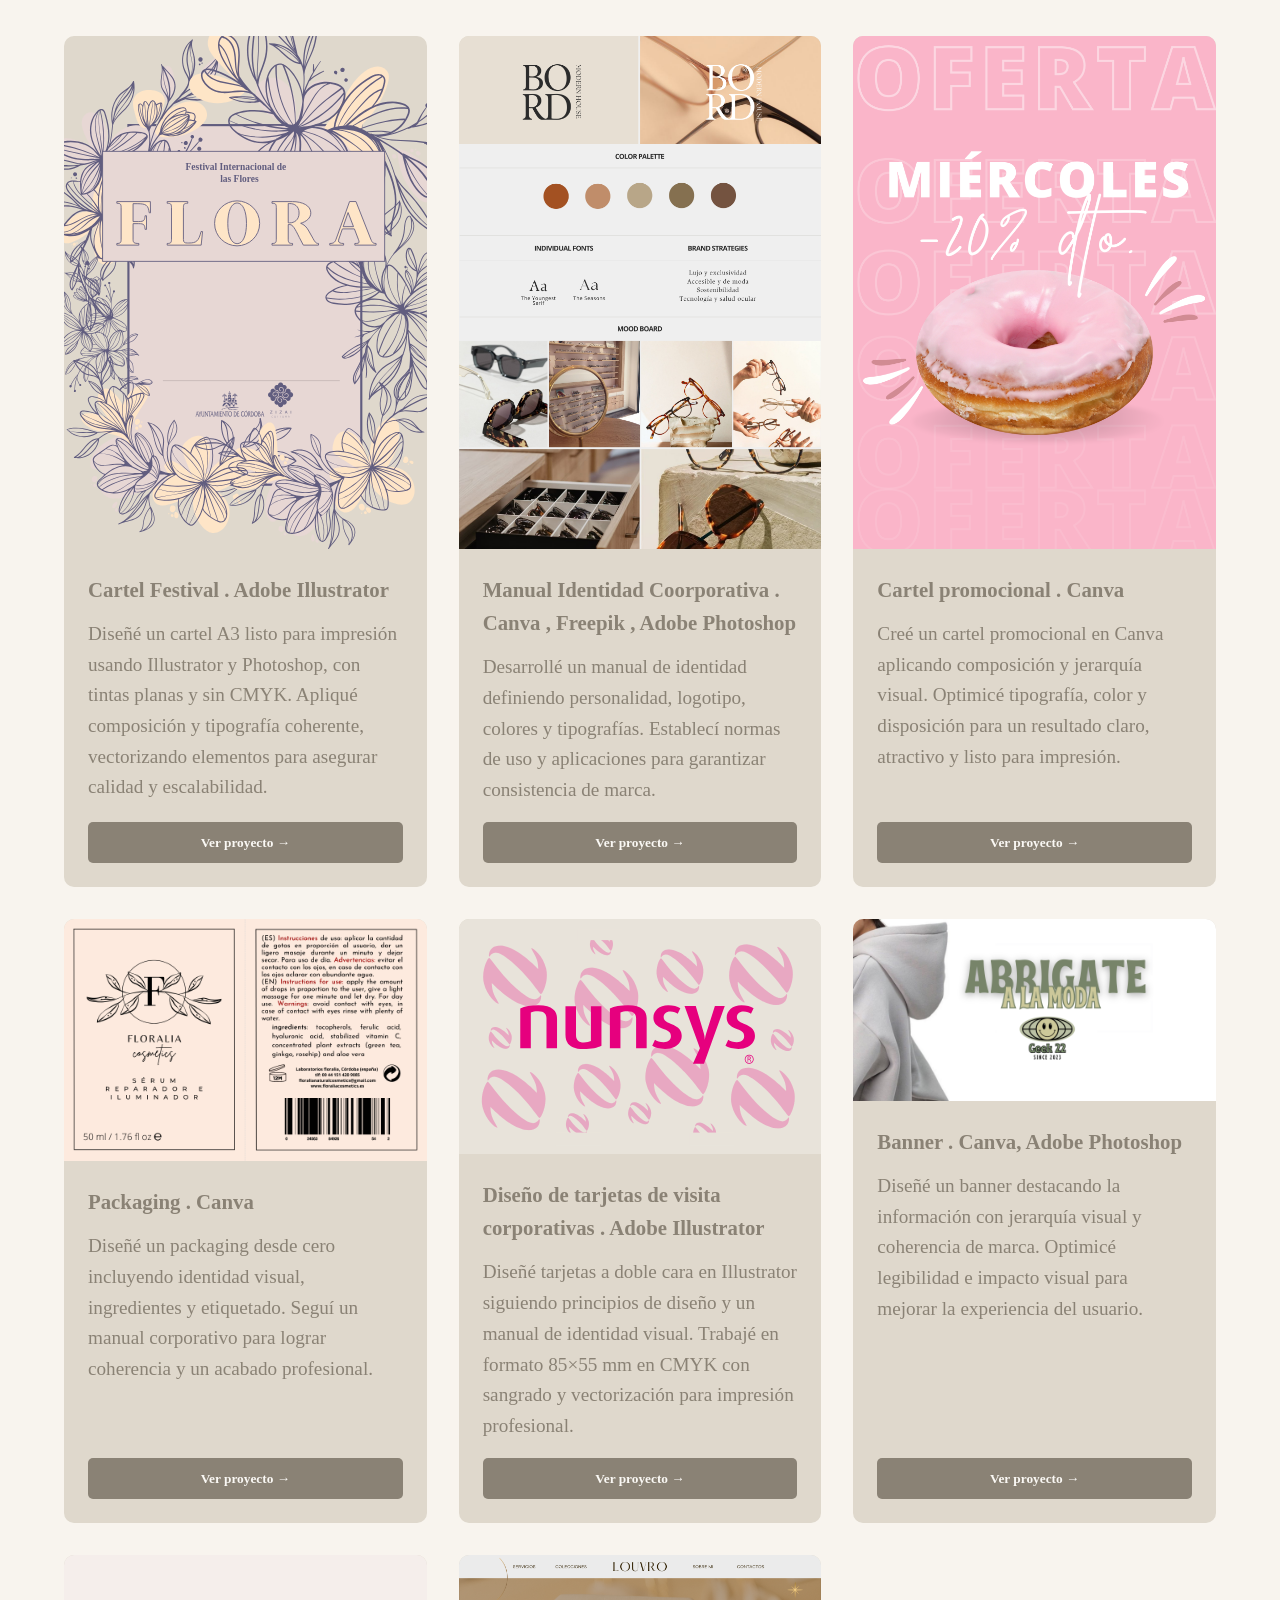
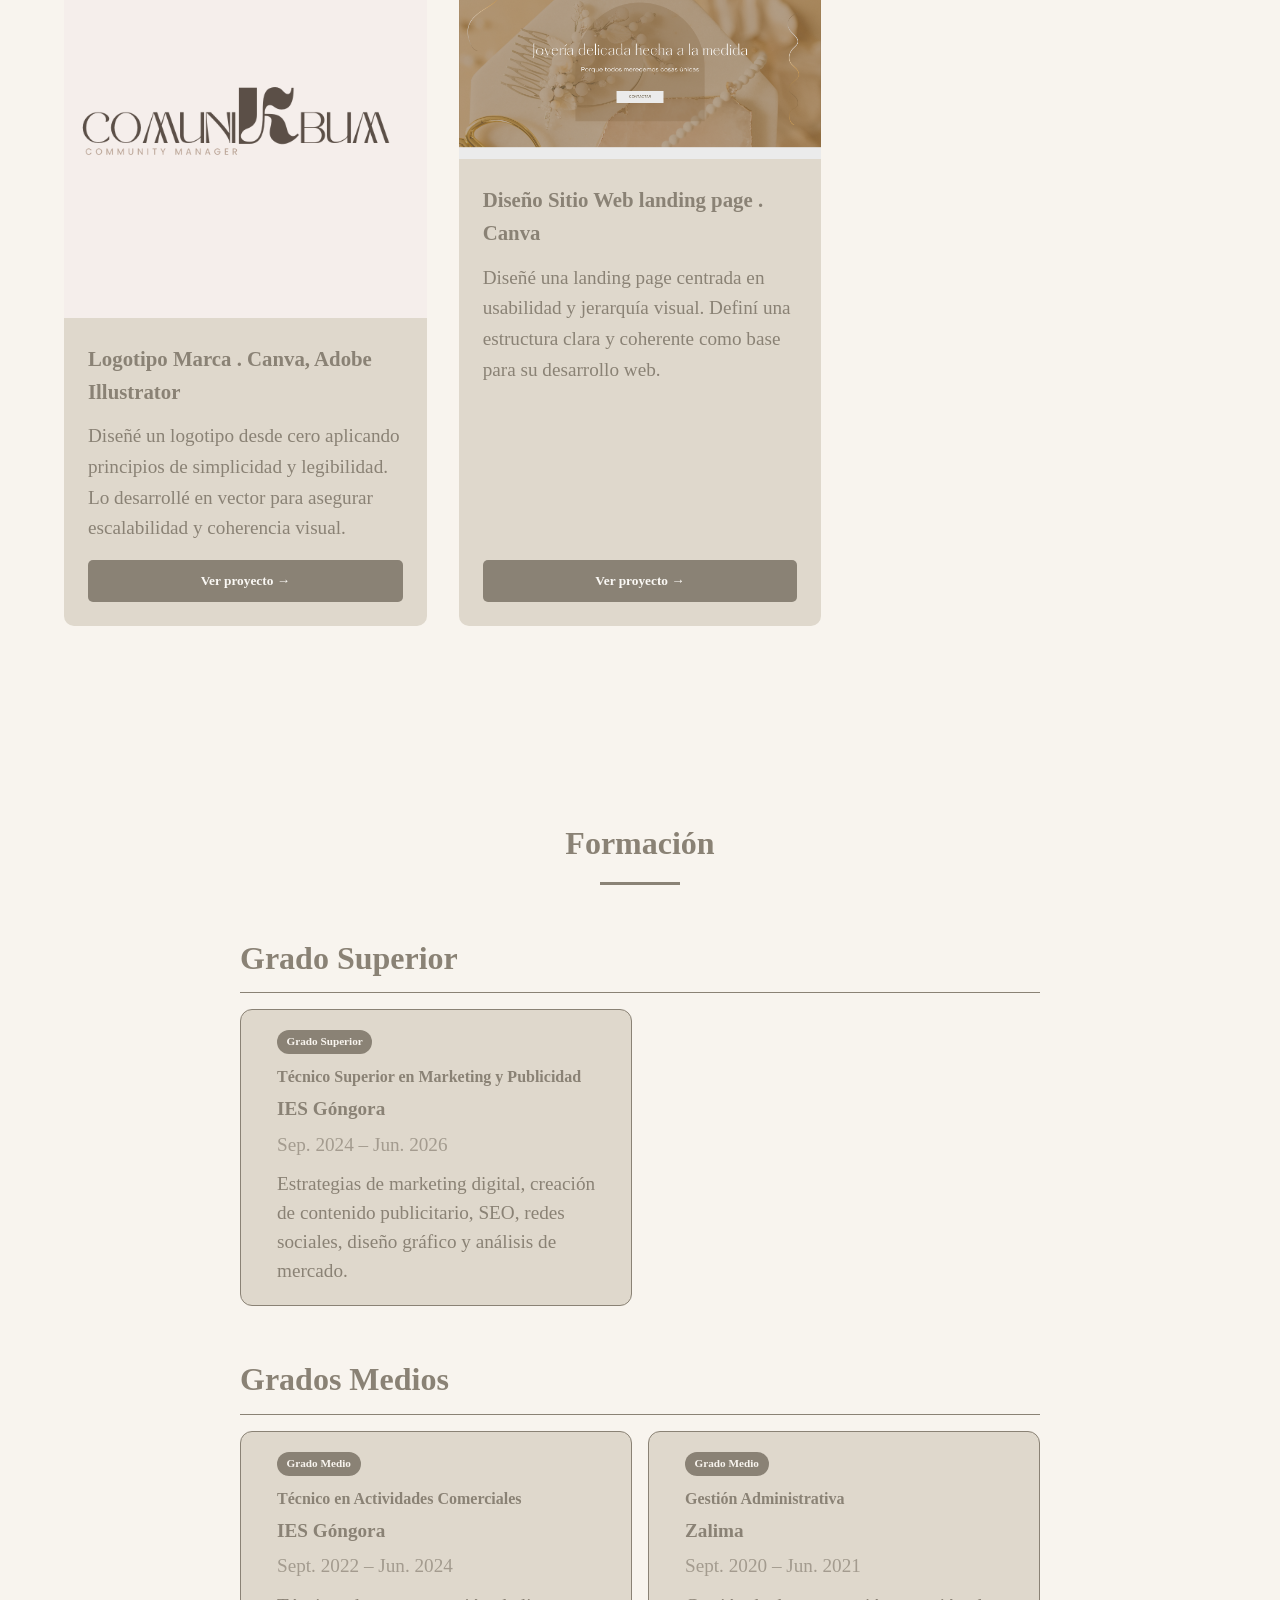
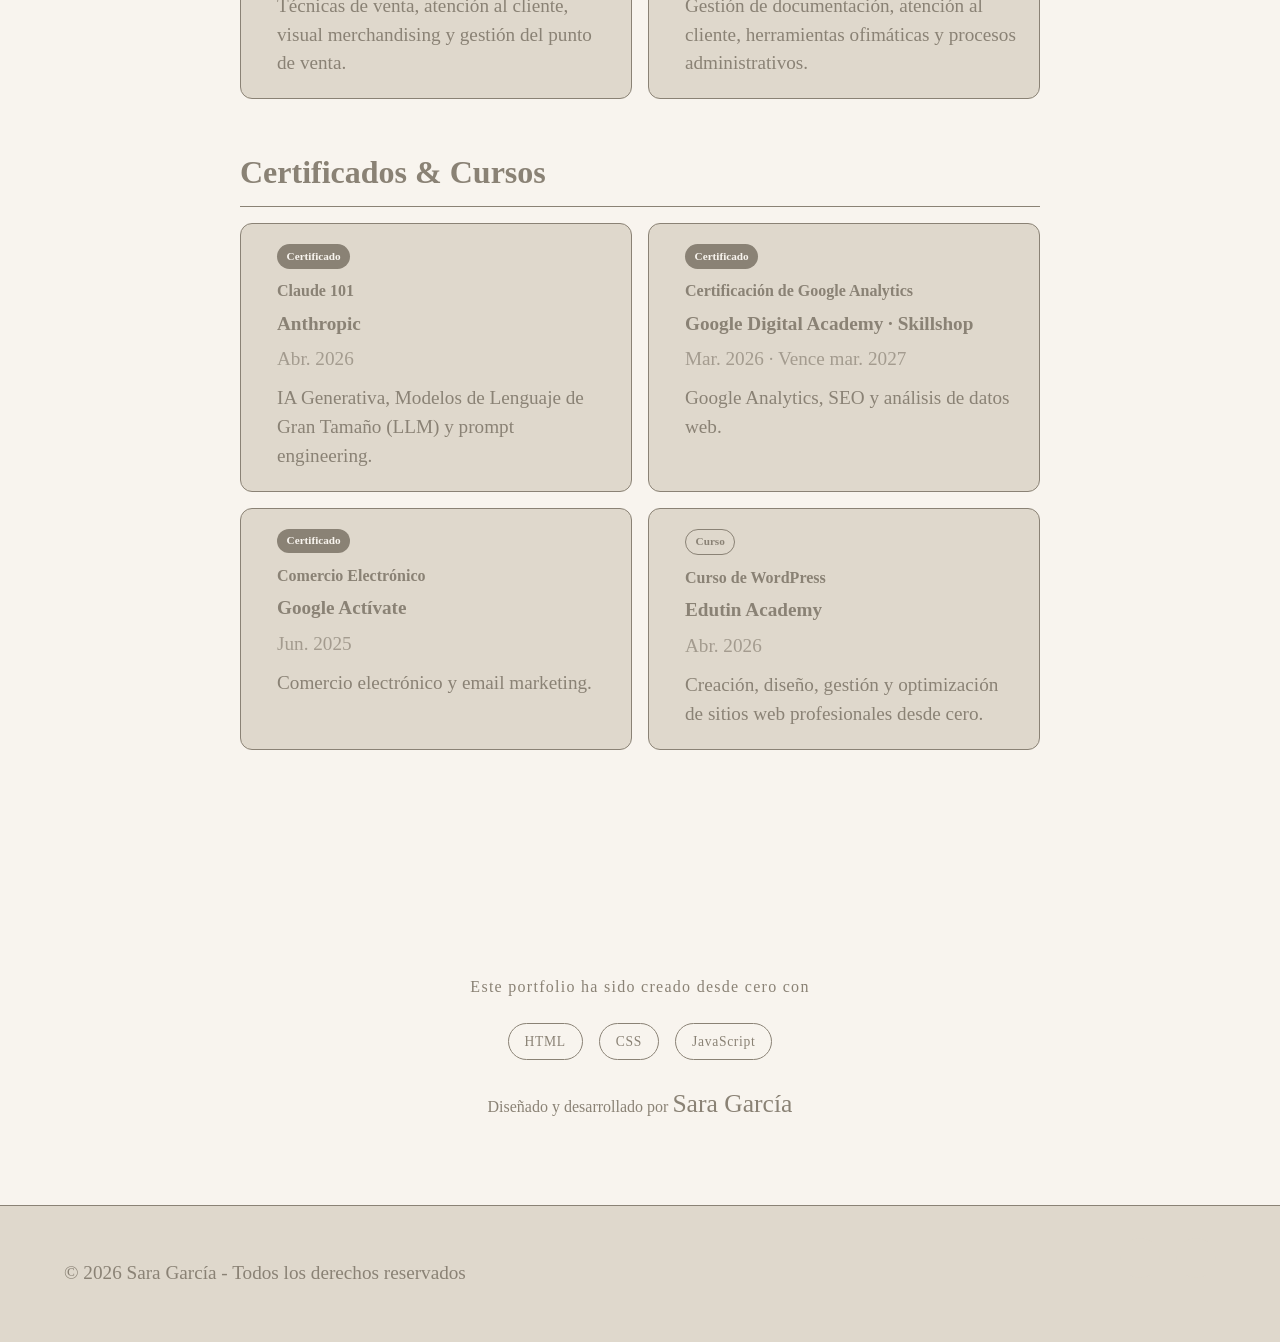
==== commit 159aeda8: "Actualizar rutas en HTML y CSS - Corregir href de CSS a css/style.css - Cambiar href de PDFs a docs/" ====
--- a/index.html
+++ b/index.html
@@ -4,7 +4,7 @@
     <meta charset="UTF-8">
     <meta name="viewport" content="width=device-width, initial-scale=1.0">
     <title>Document</title>
-    <link rel="stylesheet" href="style.css">
+    <link rel="stylesheet" href="css/style.css">
     <script src="https://kit.fontawesome.com/2be0cdd367.js" crossorigin="anonymous"></script>
 </head>
 <body>
@@ -35,10 +35,10 @@
                         <a href="https://github.com/saragarciia22" target="_blank"><i class="fa-brands fa-github"></i></a>
                     </div>
                     <a href="mailto:saragarcialopez2004@gmail.com?subject=contacto" class="btn">Contáctame</a>
-                    <a href="Currículum Sara García (1).pdf" class="btn" target="_blank">Curriculum</a>
+                    <a href="docs/Currículum Sara García (1).pdf" class="btn" target="_blank">Curriculum</a>
                 </div>
                 <div class="hero-image">
-                    <img src="IMG-20251028-WA0078.jpg" alt="profile image">
+                    <img src="assets/img/IMG-20251028-WA0078.jpg" alt="profile image">
                 </div>
             </div>
         </section>
@@ -83,7 +83,7 @@
                         <h3>Practicas como Especialista en Marketing Digital</h3>
                         <h4>Empresa Eccuo Digital</h4>
                         <p>Monitorización y optimización SEO basada en análisis de volumen de búsqueda.Identificación de oportunidades de mejora para aumentar la visibilidad web.Creación de contenido digital (posts para redes sociales).Diseño de banners para tiendas online.Desarrollo de estructuras web y organización de menús.Mejora de la arquitectura web orientada a la experiencia de usuario (UX).Detección y análisis de problemas en páginas web.Propuesta de soluciones para optimizar rendimiento y usabilidad.</p>
-                        <a href="Carta Recomendación Sara García.pdf" class="btn"target="_blank">Carta de recomendación</a>
+                        <a href="docs/Carta Recomendación Sara García.pdf" class="btn"target="_blank">Carta de recomendación</a>
                     </div>
                 </div>
                  <div class="timeline-item">
@@ -105,19 +105,19 @@
         <div class="tools-category-title">SEO & Analítica</div>
         <div class="tools-grid">
             <div class="tool-item">
-              <img src="69785c84b3af49c30414b44b_SE-ranking-logo.png" alt="Canva" class="tool-img">
+              <img src="assets/img/69785c84b3af49c30414b44b_SE-ranking-logo.png" alt="Canva" class="tool-img">
               <div class="tool-name">SE Ranking</div>
 </div>
             <div class="tool-item">
-              <img src="google_analytics_image_logo_icon_168152.webp" alt="Canva" class="tool-img">
+              <img src="assets/img/google_analytics_image_logo_icon_168152.webp" alt="Canva" class="tool-img">
               <div class="tool-name">Google Analytics</div>
 </div>
 <div class="tool-item">
-              <img src="Google_Ads_icon.svg.png" alt="Canva" class="tool-img">
+              <img src="assets/img/Google_Ads_icon.svg.png" alt="Canva" class="tool-img">
               <div class="tool-name">Google ADS</div>
 </div>
 <div class="tool-item">
-              <img src="Copilot_20260423_151458.png" alt="Canva" class="tool-img">
+              <img src="assets/img/Copilot_20260423_151458.png" alt="Canva" class="tool-img">
               <div class="tool-name">DelSol CRM</div>
 </div>
         </div>
@@ -128,15 +128,15 @@
         <div class="tools-category-title">Redes Sociales & Contenido</div>
         <div class="tools-grid">
            <div class="tool-item">
-              <img src="icon-256x256.png" alt="Canva" class="tool-img">
+              <img src="assets/img/icon-256x256.png" alt="Canva" class="tool-img">
               <div class="tool-name">Metricool</div>
 </div>
  <div class="tool-item">
-              <img src="canva-icon.svg" alt="Canva" class="tool-img">
+              <img src="assets/img/canva-icon.svg" alt="Canva" class="tool-img">
               <div class="tool-name">Canva</div>
 </div>
  <div class="tool-item">
-              <img src="Capcut-icon.svg.png" alt="Canva" class="tool-img">
+              <img src="assets/img/Capcut-icon.svg.png" alt="Canva" class="tool-img">
               <div class="tool-name">CapCut</div>
 </div>
         </div>
@@ -147,23 +147,23 @@
         <div class="tools-category-title">Diseño & Creatividad</div>
         <div class="tools-grid">
              <div class="tool-item">
-              <img src="Adobe_Illustrator_CC_icon.svg.png" alt="Canva" class="tool-img">
+              <img src="assets/img/Adobe_Illustrator_CC_icon.svg.png" alt="Canva" class="tool-img">
               <div class="tool-name">Adobe Illustrator</div>
 </div>
              <div class="tool-item">
-              <img src="Adobe_Photoshop_CC_icon.svg.png" alt="Canva" class="tool-img">
+              <img src="assets/img/Adobe_Photoshop_CC_icon.svg.png" alt="Canva" class="tool-img">
               <div class="tool-name">Adobe Photoshop</div>
 </div>
              <div class="tool-item">
-              <img src="Adobe_InDesign_CC_icon.svg.png" alt="Canva" class="tool-img">
+              <img src="assets/img/Adobe_InDesign_CC_icon.svg.png" alt="Canva" class="tool-img">
               <div class="tool-name">Adobe InDesing</div>
 </div>
  <div class="tool-item">
-              <img src="Adobe_Photoshop_Lightroom_CC_logo.svg.png" alt="Canva" class="tool-img">
+              <img src="assets/img/Adobe_Photoshop_Lightroom_CC_logo.svg.png" alt="Canva" class="tool-img">
               <div class="tool-name">Adobe Lightroom</div>
 </div>
  <div class="tool-item">
-              <img src="Adobe_Premiere_Pro_CC_icon.svg.png" alt="Canva" class="tool-img">
+              <img src="assets/img/Adobe_Premiere_Pro_CC_icon.svg.png" alt="Canva" class="tool-img">
               <div class="tool-name">Adobe Premiere</div>
 </div>
 </div>
@@ -174,15 +174,15 @@
         <div class="tools-category-title">Inteligencia Artificial</div>
         <div class="tools-grid">
             <div class="tool-item">
-              <img src="copilot-icon.webp" alt="Copilot" class="tool-img">
+              <img src="assets/img/copilot-icon.webp" alt="Copilot" class="tool-img">
               <div class="tool-name">Copilot</div>
 </div>
             <div class="tool-item">
-              <img src="chatgpt-icon.webp" alt="Canva" class="tool-img">
+              <img src="assets/img/chatgpt-icon.webp" alt="Canva" class="tool-img">
               <div class="tool-name">Chat GPT</div>
 </div>
  <div class="tool-item">
-              <img src="claude-ai-icon.webp" alt="Canva" class="tool-img">
+              <img src="assets/img/claude-ai-icon.webp" alt="Canva" class="tool-img">
               <div class="tool-name">Claude</div>
 </div>
         </div>
@@ -191,15 +191,15 @@
         <div class="tools-category-title">Desarrollo Web</div>
         <div class="tools-grid">
            <div class="tool-item">
-              <img src="WordPress_blue_logo.svg.png" alt="Canva" class="tool-img">
+              <img src="assets/img/WordPress_blue_logo.svg.png" alt="Canva" class="tool-img">
               <div class="tool-name">WordPress</div>
 </div>
  <div class="tool-item">
-              <img src="Prestashop.svg.png" alt="Canva" class="tool-img">
+              <img src="assets/img/Prestashop.svg.png" alt="Canva" class="tool-img">
               <div class="tool-name">PrestaShop</div>
 </div>
  <div class="tool-item">
-              <img src="Visual_Studio_Code_1.35_icon.svg.png" alt="Canva" class="tool-img">
+              <img src="assets/img/Visual_Studio_Code_1.35_icon.svg.png" alt="Canva" class="tool-img">
               <div class="tool-name">VSCode / HTML y CSS Nivel Básico</div>
 </div>
 </section>
@@ -208,7 +208,7 @@
             <div class="projects-container">
                 <div class="projects-card">
                     <div class="project-img">
-                        <img src="folleto flora (1).svg" alt="proyecto 1">
+                        <img src="assets/img/folleto flora (1).svg" alt="proyecto 1">
                     </div>
                     <div class="project-info">
                         <h3>Cartel Festival . Adobe Illustrator</h3>
@@ -219,7 +219,7 @@
                 </div>
                 <div class="projects-card">
                     <div class="project-img">
-                        <img src="Cream and Grey Elegant Aesthetic Minimal Brand Board A4 Document.png" alt="proyecto 1">
+                        <img src="assets/img/Cream and Grey Elegant Aesthetic Minimal Brand Board A4 Document.png" alt="proyecto 1">
                     </div>
                     <div class="project-info">
                         <h3>Manual Identidad Coorporativa . Canva , Freepik , Adobe Photoshop</h3>
@@ -230,7 +230,7 @@
                 </div>
                 <div class="projects-card">
                     <div class="project-img">
-                        <img src="flyer vertical cartel poster promocion donuts divertido colorido rosa.png" alt="proyecto 1">
+                        <img src="assets/img/flyer vertical cartel poster promocion donuts divertido colorido rosa.png" alt="proyecto 1">
                     </div>
                     <div class="project-info">
                         <h3>Cartel promocional . Canva</h3>
@@ -241,7 +241,7 @@
                 </div>
                  <div class="projects-card">
                     <div class="project-img">
-                        <img src="all natural.png" alt="proyecto 1">
+                        <img src="assets/img/all natural.png" alt="proyecto 1">
                     </div>
                     <div class="project-info">
                         <h3>Packaging . Canva</h3>
@@ -252,7 +252,7 @@
                     
                 </div> <div class="projects-card">
                     <div class="project-img">
-                        <img src="TARJETA EMPRESA_Mesa de trabajo 1.svg" alt="proyecto 1">
+                        <img src="assets/img/TARJETA EMPRESA_Mesa de trabajo 1.svg" alt="proyecto 1">
                     </div>
                     <div class="project-info">
                         <h3>Diseño de tarjetas de visita corporativas . Adobe Illustrator</h3>
@@ -262,7 +262,7 @@
                     </div>
                 </div><div class="projects-card">
                     <div class="project-img">
-                        <img src="Banner Horizontal Moda Moderno Blanco y Beige.png" alt="proyecto 1">
+                        <img src="assets/img/Banner Horizontal Moda Moderno Blanco y Beige.png" alt="proyecto 1">
                     </div>
                     <div class="project-info">
                         <h3>Banner . Canva, Adobe Photoshop</h3>
@@ -272,7 +272,7 @@
                     </div>
                      </div><div class="projects-card">
                     <div class="project-img">
-                        <img src="1.png" alt="proyecto 1">
+                        <img src="assets/img/1.png" alt="proyecto 1">
                     </div>
                     <div class="project-info">
                         <h3>Logotipo Marca . Canva, Adobe Illustrator</h3>
@@ -282,7 +282,7 @@
                     </div>
                      </div><div class="projects-card">
                     <div class="project-img">
-                        <img src="Inicio.png" alt="proyecto 1">
+                        <img src="assets/img/Inicio.png" alt="proyecto 1">
                     </div>
                     <div class="project-info">
                         <h3>Diseño Sitio Web landing page . Canva</h3>
@@ -536,4 +536,4 @@
 document.addEventListener('keydown', e => { if (e.key === 'Escape') overlay.classList.remove('open'); });
 </script>
 </body>
-</html>+</html>
--- a/css/style.css
+++ b/css/style.css
@@ -0,0 +1,1213 @@
+/* ════════════════════════════════════════
+   VARIABLES & FUENTES
+════════════════════════════════════════ */
+:root {
+  --primary-color: #f8f4ee;
+  --dark-bg: #dfd8cc;
+  --light-text: #8a8275;
+  --gray-text: #8a8275;
+  --card-bg: #dfd8cc;
+  --border-color: #8a8275;
+  --transition: all 0.3s ease;
+}
+
+@font-face {
+  font-family: "MiFuente1";
+  src: url("fonts/BrittanySignature.ttf") format("truetype");
+}
+
+@font-face {
+  font-family: "MiFuente2";
+  src: url("fonts/Relicta-Light.otf") format("truetype");
+}
+
+/* ════════════════════════════════════════
+   RESET & BASE
+════════════════════════════════════════ */
+* {
+  padding: 0;
+  margin: 0;
+  box-sizing: border-box;
+}
+
+html {
+  scroll-behavior: smooth;
+  scrollbar-color: var(--primary-color) var(--dark-bg);
+}
+
+body {
+  font-family: "MiFuente2", cursive;
+  background-color: var(--primary-color);
+  color: var(--light-text);
+  line-height: 1.6;
+}
+
+a {
+  text-decoration: none;
+  color: inherit;
+}
+
+ul {
+  list-style: none;
+}
+
+img {
+  max-width: 100%;
+  height: auto;
+  display: block;
+}
+
+/* Tipografía global */
+p,
+.nav-links a,
+.formacion-desc,
+.formacion-centro,
+.formacion-fecha {
+  font-size: 1.2rem;
+}
+
+/* ════════════════════════════════════════
+   HEADER & NAVBAR
+════════════════════════════════════════ */
+header {
+  position: fixed;
+  top: 0;
+  left: 0;
+  width: 100%;
+  background-color: rgba(235, 230, 225, 0.5);
+  backdrop-filter: blur(10px);
+  z-index: 100;
+  border-bottom: 1px solid var(--border-color);
+  font-family: "MiFuente2", cursive;
+}
+
+#navbar {
+  display: flex;
+  justify-content: space-between;
+  align-items: center;
+  padding: 1rem 5%;
+  max-width: 1400px;
+  margin: 0 auto;
+}
+
+.logo {
+  font-family: "MiFuente1", cursive;
+  font-size: 2rem;
+  font-weight: 700;
+  letter-spacing: 1px;
+  transition: all 0.4s ease;
+  white-space: nowrap;
+  cursor: pointer;
+}
+
+.logo span {
+  color: var(--border-color);
+}
+
+.logo.active::after {
+  content: " Sara García";
+  opacity: 0;
+  animation: fadeIn 0.4s forwards;
+}
+
+.nav-links {
+  display: flex;
+  gap: 2rem;
+  font-family: "MiFuente2", cursive;
+}
+
+.nav-links a {
+  position: relative;
+  padding: 0.4rem 0;
+  font-size: 1.2rem;
+  transition: var(--transition);
+  font-family: "MiFuente2", cursive;
+}
+
+.nav-links a::after {
+  content: " ";
+  position: absolute;
+  bottom: 0;
+  left: 0;
+  width: 0;
+  height: 2px;
+  background-color: var(--card-bg);
+  transition: var(--transition);
+}
+
+.nav-links a:hover {
+  color: var(--card-bg);
+}
+
+.nav-links a:hover::after {
+  width: 100px;
+}
+
+/* Menú hamburguesa (solo móvil) */
+.hamburger {
+  display: none;
+  flex-direction: column;
+  gap: 5px;
+  cursor: pointer;
+  background: none;
+  border: none;
+  padding: 4px;
+}
+
+.hamburger span {
+  display: block;
+  width: 25px;
+  height: 2px;
+  background-color: var(--border-color);
+  transition: var(--transition);
+}
+
+/* ════════════════════════════════════════
+   SECCIONES (base)
+════════════════════════════════════════ */
+section {
+  padding: 6rem 5%;
+  max-width: 1400px;
+  margin: 0 auto;
+  font-family: "MiFuente2", cursive;
+}
+
+.section-title {
+  font-size: 2rem;
+  margin-bottom: 3rem;
+  text-align: center;
+  position: relative;
+  padding-bottom: 1rem;
+  font-family: "MiFuente2", cursive;
+}
+
+.section-title::after {
+  content: " ";
+  position: absolute;
+  bottom: 0;
+  left: 50%;
+  transform: translateX(-50%);
+  width: 80px;
+  height: 3px;
+  background-color: var(--border-color);
+}
+
+/* ════════════════════════════════════════
+   BOTÓN
+════════════════════════════════════════ */
+.btn {
+  display: inline-block;
+  background-color: var(--border-color);
+  color: #faf8f4;
+  padding: 0.8rem 1.5rem;
+  border-radius: 5px;
+  font-weight: 600;
+  transition: var(--transition);
+  border: none;
+  cursor: pointer;
+  font-family: "MiFuente2", cursive;
+}
+
+.btn:hover {
+  background-color: #c5bcae;
+  transform: translateY(-3px);
+  box-shadow: 0 5px 15px rgba(197, 188, 174, 0.9);
+}
+
+/* ════════════════════════════════════════
+   HERO
+════════════════════════════════════════ */
+.hero {
+  min-height: 100vh;
+  display: flex;
+  align-items: center;
+  padding-top: 5rem;
+  font-family: "MiFuente2", cursive;
+}
+
+.hero-content {
+  display: flex;
+  justify-content: space-between;
+  align-items: center;
+  gap: 4rem;
+  font-family: "MiFuente2", cursive;
+}
+
+.hero-text {
+  flex: 1;
+}
+
+.hero-text h1 {
+  font-size: 3rem;
+  margin-bottom: 0.5rem;
+  font-weight: 700;
+  font-family: "MiFuente1", cursive;
+}
+
+.hero-text h2 {
+  font-size: 1.5rem;
+  color: var(--border-color);
+  margin-bottom: 1.5rem;
+  font-weight: 600;
+  font-family: "MiFuente2", cursive;
+}
+
+.hero-text h3 {
+  font-size: 1.5rem;
+  color: var(--border-color);
+  margin-bottom: 1.5rem;
+  font-weight: 600;
+  font-family: "MiFuente2", cursive;
+}
+
+.hero-text p {
+  margin-bottom: 1.5rem;
+  color: var(--border-color);
+  font-size: 1.3rem;
+  max-height: 600px;
+}
+
+.social-links {
+  display: flex;
+  gap: 1rem;
+  margin-bottom: 2rem;
+}
+
+.social-links a {
+  display: flex;
+  align-items: center;
+  justify-content: center;
+  width: 40px;
+  height: 40px;
+  border-radius: 50%;
+  background-color: var(--card-bg);
+  color: var(--light-text);
+  transition: var(--transition);
+  font-size: 1.2rem;
+}
+
+.social-links a:hover {
+  background-color: var(--primary-color);
+  transform: translateY(-3px);
+}
+
+.hero-image {
+  flex: 1;
+  display: flex;
+  justify-content: flex-end;
+}
+
+.hero-image img {
+  width: 350px;
+  height: 350px;
+  object-fit: cover;
+  border-radius: 50%;
+  border: 5px solid var(--border-color);
+  box-shadow: 0 0 25px rgba(197, 188, 174, 0.9);
+  transition: var(--transition);
+}
+
+.hero-image img:hover {
+  transform: scale(1.03);
+  box-shadow: 0 0 30px rgba(197, 188, 174, 0.9);
+}
+
+/* ════════════════════════════════════════
+   OPEN TO WORK BADGE
+════════════════════════════════════════ */
+.otw-badge-wrapper {
+  text-align: center;
+  margin-bottom: 2.5rem;
+}
+
+.otw-badge {
+  display: inline-flex;
+  align-items: center;
+  gap: 0.55rem;
+  padding: 0.6rem 1.4rem 0.6rem 0.9rem;
+  border-radius: 999px;
+  background: var(--primary-color);
+  border: 1.5px solid var(--border-color);
+  box-shadow: 0 2px 8px rgba(97, 84, 76, 0.15);
+  font-family: "MiFuente2", cursive;
+  font-size: 1rem;
+  font-weight: 600;
+  color: var(--light-text);
+  cursor: default;
+  user-select: none;
+  animation: badge-in 0.5s ease both;
+}
+
+.otw-badge:hover {
+  transform: translateY(-2px);
+  box-shadow: 0 4px 14px rgba(97, 84, 76, 0.25);
+  transition:
+    transform 0.2s ease,
+    box-shadow 0.2s ease;
+}
+
+.otw-dot {
+  position: relative;
+  width: 12px;
+  height: 12px;
+  flex-shrink: 0;
+}
+
+.otw-dot::before,
+.otw-dot::after {
+  content: "";
+  position: absolute;
+  inset: 0;
+  border-radius: 50%;
+}
+
+.otw-dot::before {
+  background: var(--border-color);
+}
+
+.otw-dot::after {
+  background: var(--border-color);
+  animation: pulse-ring 2s ease-out infinite;
+}
+
+.otw-text {
+  animation: text-breathe 3s ease-in-out infinite;
+}
+
+/* ════════════════════════════════════════
+   TIMELINE
+════════════════════════════════════════ */
+.timeline {
+  position: relative;
+  max-width: 800px;
+  margin: 0 auto;
+}
+
+.timeline::before {
+  content: " ";
+  position: absolute;
+  top: 0;
+  left: 20px;
+  width: 2px;
+  height: 100%;
+  background-color: var(--border-color);
+}
+
+.timeline-item {
+  position: relative;
+  margin-bottom: 3rem;
+  padding-left: 50px;
+  font-family: "MiFuente2", cursive;
+}
+
+.timeline-item::before {
+  content: "";
+  position: absolute;
+  top: 5px;
+  left: 10px;
+  width: 20px;
+  height: 20px;
+  border-radius: 50%;
+  background-color: var(--border-color);
+  z-index: 1;
+}
+
+.timeline-content {
+  background-color: var(--card-bg);
+  padding: 1.5rem;
+  border-radius: 10px;
+  border-left: 3px solid var(--border-color);
+  font-family: "MiFuente2", cursive;
+}
+
+.date {
+  display: inline-block;
+  padding: 0.3rem 0.8rem;
+  background-color: var(--border-color);
+  color: var(--primary-color);
+  border-radius: 5px;
+  font-size: 0.9rem;
+  margin-bottom: 1rem;
+  font-family: "MiFuente2", cursive;
+}
+
+.timeline-content h3 {
+  margin-bottom: 0.5rem;
+  font-size: 1.3rem;
+  font-family: "MiFuente2", cursive;
+}
+
+.timeline-content h4 {
+  margin-bottom: 1rem;
+  font-size: 1rem;
+  font-weight: 500;
+  font-family: "MiFuente2", cursive;
+}
+
+.skills {
+  display: flex;
+  flex-wrap: wrap;
+  gap: 0.8rem;
+  margin-top: 0.8rem;
+  font-family: "MiFuente2", cursive;
+}
+
+.skills li {
+  font-size: 0.8rem;
+  padding: 0.3rem 0.8rem;
+  background-color: var(--border-color);
+  color: var(--primary-color);
+  border-radius: 20px;
+  font-family: "MiFuente2", cursive;
+}
+
+/* ════════════════════════════════════════
+   PROYECTOS
+════════════════════════════════════════ */
+.projects-container {
+  display: grid;
+  grid-template-columns: repeat(auto-fill, minmax(300px, 1fr));
+  gap: 2rem;
+  font-family: "MiFuente2", cursive;
+}
+
+.projects-card {
+  background-color: var(--dark-bg);
+  border-radius: 10px;
+  overflow: hidden;
+  transition: var(--transition);
+  height: 100%;
+  display: flex;
+  flex-direction: column;
+  font-family: "MiFuente2", cursive;
+}
+
+.projects-card:hover {
+  transform: translateY(-3px);
+  box-shadow: 0 0 30px rgba(197, 188, 174, 0.9);
+}
+
+.projects-img {
+  overflow: hidden;
+}
+
+.projects-img img {
+  transition: var(--transition);
+  width: 100%;
+}
+
+.projects-card:hover .projects-img img {
+  transform: scale(1.05);
+}
+
+.project-info {
+  padding: 1.5rem;
+  flex-grow: 1;
+  display: flex;
+  flex-direction: column;
+}
+
+.project-info h3 {
+  margin-bottom: 0.8rem;
+  font-size: 1.3rem;
+}
+
+.project-info p {
+  color: var(--gray-text);
+  margin-bottom: 1rem;
+  font-size: 1.2rem;
+  flex-grow: 1;
+}
+
+.projects-tech {
+  display: flex;
+  flex-wrap: wrap;
+  gap: 0.5rem;
+  margin-bottom: 1rem;
+}
+
+.projects-tech span {
+  font-size: 0.8rem;
+  padding: 0.2rem 0.6rem;
+  background-color: var(--dark-bg);
+  border-radius: 20px;
+}
+
+.project-links {
+  display: flex;
+  gap: 1rem;
+}
+
+.project-links a {
+  font-size: 0.9rem;
+  color: var(--border-color);
+  transition: var(--transition);
+}
+
+/* ════════════════════════════════════════
+   HERRAMIENTAS
+════════════════════════════════════════ */
+.herramientas {
+  padding: 80px 5%;
+  font-family: "MiFuente2", cursive;
+}
+
+.tools-category {
+  margin-bottom: 2.5rem;
+  max-width: 800px;
+  margin-left: auto;
+  margin-right: auto;
+}
+
+.tools-category-title {
+  font-family: "MiFuente2", cursive;
+  font-size: 1.5rem;
+  font-weight: 700;
+  color: var(--light-text);
+  margin-bottom: 1rem;
+  padding-bottom: 0.5rem;
+  border-bottom: 1px solid var(--border-color);
+}
+
+.tools-grid {
+  display: grid;
+  grid-template-columns: repeat(auto-fill, minmax(110px, 1fr));
+  gap: 0.75rem;
+}
+
+.tool-item {
+  background: var(--card-bg);
+  border: 1px solid var(--border-color);
+  border-radius: 12px;
+  padding: 1rem 0.75rem;
+  display: flex;
+  flex-direction: column;
+  align-items: center;
+  gap: 0.5rem;
+  cursor: default;
+  transition: var(--transition);
+}
+
+.tool-item:hover {
+  transform: translateY(-4px);
+  background-color: var(--primary-color);
+  box-shadow: 0 8px 20px rgba(197, 188, 174, 0.9);
+}
+
+.tool-icon {
+  font-size: 1.8rem;
+  line-height: 1;
+}
+
+.tool-name {
+  font-family: "MiFuente2", cursive;
+  font-size: 0.72rem;
+  font-weight: 600;
+  color: var(--light-text);
+  text-align: center;
+}
+
+.tool-img {
+  width: 40px;
+  height: 40px;
+  object-fit: contain;
+}
+
+/* ════════════════════════════════════════
+   FORMACIÓN
+════════════════════════════════════════ */
+.formacion-categoria {
+  max-width: 800px;
+  margin: 0 auto 3rem auto;
+}
+
+.formacion-categoria-title {
+  font-size: 2rem;
+  font-weight: 700;
+  color: var(--light-text);
+  margin-bottom: 1rem;
+  padding-bottom: 0.5rem;
+  border-bottom: 1px solid var(--border-color);
+}
+
+.formacion-grid {
+  display: grid;
+  grid-template-columns: repeat(auto-fill, minmax(340px, 1fr));
+  gap: 1rem;
+}
+
+.formacion-card {
+  background: var(--card-bg);
+  border: 1px solid var(--border-color);
+  border-radius: 12px;
+  padding: 1.25rem;
+  display: flex;
+  gap: 1rem;
+  align-items: flex-start;
+  transition: var(--transition);
+}
+
+.formacion-card:hover {
+  transform: translateY(-4px);
+  box-shadow: 0 8px 20px rgba(197, 188, 174, 0.9);
+  background: var(--primary-color);
+}
+
+.formacion-icon {
+  font-size: 1.8rem;
+  flex-shrink: 0;
+}
+
+.formacion-info {
+  display: flex;
+  flex-direction: column;
+  gap: 0.3rem;
+}
+
+.formacion-info h4 {
+  font-size: 1rem;
+  font-weight: 700;
+  color: var(--light-text);
+}
+
+.formacion-centro {
+  font-size: 1.2rem;
+  font-weight: 600;
+  color: var(--border-color);
+}
+
+.formacion-fecha {
+  font-size: 1.2rem;
+  color: var(--light-text);
+  opacity: 0.7;
+}
+
+.formacion-desc {
+  font-size: 1.2rem;
+  color: var(--light-text);
+  line-height: 1.5;
+  margin-top: 0.3rem;
+}
+
+.formacion-badge {
+  display: inline-block;
+  font-size: 0.7rem;
+  font-weight: 600;
+  padding: 0.2rem 0.6rem;
+  border-radius: 20px;
+  background: var(--border-color);
+  color: var(--primary-color);
+  width: fit-content;
+  margin-bottom: 0.3rem;
+}
+
+.formacion-badge--cert {
+  background: var(--border-color);
+  color: var(--primary-color);
+}
+
+.formacion-badge--curso {
+  background: var(--card-bg);
+  color: var(--light-text);
+  border: 1px solid var(--border-color);
+}
+
+/* ════════════════════════════════════════
+   FOOTER
+════════════════════════════════════════ */
+footer {
+  background-color: var(--dark-bg);
+  border-top: 1px solid var(--border-color);
+  padding: 2rem 5%;
+  font-family: "MiFuente2", cursive;
+}
+
+.footer-content {
+  display: flex;
+  justify-content: space-between;
+  align-items: center;
+  max-width: 1400px;
+  margin: 0 auto;
+  font-family: "MiFuente2", cursive;
+}
+
+/* ════════════════════════════════════════
+   SIGNATURE / AUTOR
+════════════════════════════════════════ */
+.signature-section {
+  padding: 5rem 5% 3rem;
+  text-align: center;
+}
+
+.signature-container {
+  max-width: 600px;
+  margin: 0 auto;
+}
+
+.signature-line {
+  font-size: 1rem;
+  letter-spacing: 0.08em;
+  margin-bottom: 1.5rem;
+  opacity: 0;
+  animation: fadeUp 1s ease forwards;
+}
+
+.code-tags {
+  display: flex;
+  justify-content: center;
+  gap: 1rem;
+  margin-bottom: 1.5rem;
+}
+
+.code-tags span {
+  border: 1px solid var(--border-color);
+  padding: 0.4rem 1rem;
+  border-radius: 20px;
+  font-size: 0.85rem;
+  letter-spacing: 0.05em;
+  opacity: 0;
+  transform: translateY(10px);
+  animation: fadeUp 0.8s ease forwards;
+}
+
+.code-tags span:nth-child(1) {
+  animation-delay: 0.3s;
+}
+.code-tags span:nth-child(2) {
+  animation-delay: 0.5s;
+}
+.code-tags span:nth-child(3) {
+  animation-delay: 0.7s;
+}
+
+.signature-autor {
+  font-size: 1rem;
+  margin-bottom: 2rem;
+  opacity: 0;
+  animation: fadeUp 1s ease forwards;
+  animation-delay: 1s;
+}
+
+.signature-autor span {
+  font-family: "MiFuente1", cursive;
+  font-size: 1.6rem;
+  color: var(--border-color);
+}
+
+.signature-bar {
+  width: 0;
+  height: 2px;
+  background-color: var(--border-color);
+  margin: 0 auto;
+  animation: lineGrow 1.2s ease forwards;
+  animation-delay: 1.4s;
+}
+
+/* Letras animadas (scroll hero → navbar) */
+.moving {
+  position: fixed;
+  z-index: 9999;
+  pointer-events: none;
+  font-family: inherit;
+}
+
+/* ════════════════════════════════════════
+   ANIMACIONES
+════════════════════════════════════════ */
+@keyframes fadeIn {
+  from {
+    opacity: 0;
+    transform: translateY(-3px);
+  }
+  to {
+    opacity: 1;
+    transform: translateY(0);
+  }
+}
+
+@keyframes fadeUp {
+  from {
+    opacity: 0;
+    transform: translateY(15px);
+  }
+  to {
+    opacity: 1;
+    transform: translateY(0);
+  }
+}
+
+@keyframes lineGrow {
+  from {
+    width: 0;
+  }
+  to {
+    width: 120px;
+  }
+}
+
+@keyframes pulse-ring {
+  0% {
+    transform: scale(1);
+    opacity: 0.7;
+  }
+  70% {
+    transform: scale(2.4);
+    opacity: 0;
+  }
+  100% {
+    transform: scale(2.4);
+    opacity: 0;
+  }
+}
+
+@keyframes text-breathe {
+  0%,
+  100% {
+    opacity: 1;
+  }
+  50% {
+    opacity: 0.65;
+  }
+}
+
+@keyframes badge-in {
+  from {
+    opacity: 0;
+    transform: translateY(6px);
+  }
+  to {
+    opacity: 1;
+    transform: translateY(0);
+  }
+}
+
+/* ════════════════════════════════════════
+   RESPONSIVE
+════════════════════════════════════════ */
+
+/* Tablet (max 1024px) */
+@media (max-width: 1024px) {
+  .hero-content {
+    gap: 2rem;
+  }
+
+  .hero-text h1 {
+    font-size: 2.4rem;
+  }
+
+  .hero-image img {
+    width: 280px;
+    height: 280px;
+  }
+
+  .projects-container {
+    grid-template-columns: repeat(auto-fill, minmax(250px, 1fr));
+  }
+
+  .formacion-grid {
+    grid-template-columns: 1fr;
+  }
+}
+
+/* Móvil grande (max 768px) */
+@media (max-width: 768px) {
+  .hamburger {
+    display: flex;
+  }
+
+  .nav-links {
+    display: none;
+    flex-direction: column;
+    gap: 0;
+    position: absolute;
+    top: 100%;
+    left: 0;
+    width: 100%;
+    background-color: rgba(248, 244, 238, 0.97);
+    backdrop-filter: blur(10px);
+    border-bottom: 1px solid var(--border-color);
+    padding: 1rem 0;
+  }
+
+  .nav-links.open {
+    display: flex;
+  }
+
+  .nav-links li {
+    text-align: center;
+    padding: 0.8rem 0;
+    border-bottom: 1px solid rgba(138, 130, 117, 0.15);
+  }
+
+  .hero-content {
+    flex-direction: column-reverse;
+    text-align: center;
+    gap: 2rem;
+    padding-top: 2rem;
+  }
+
+  .hero-image {
+    justify-content: center;
+  }
+
+  .hero-image img {
+    width: 220px;
+    height: 220px;
+  }
+
+  .hero-text h1 {
+    font-size: 2rem;
+  }
+
+  .hero-text h2,
+  .hero-text h3 {
+    font-size: 1.1rem;
+  }
+
+  .hero-text p {
+    font-size: 1rem;
+  }
+
+  .social-links {
+    justify-content: center;
+  }
+
+  .hero-text .btn {
+    margin-bottom: 0.5rem;
+  }
+
+  section {
+    padding: 4rem 5%;
+  }
+
+  .section-title {
+    font-size: 1.6rem;
+  }
+
+  .timeline::before {
+    left: 10px;
+  }
+
+  .timeline-item {
+    padding-left: 35px;
+  }
+
+  .timeline-item::before {
+    left: 0px;
+    width: 18px;
+    height: 18px;
+  }
+
+  .timeline-content h3 {
+    font-size: 1.1rem;
+  }
+
+  .tools-grid {
+    grid-template-columns: repeat(auto-fill, minmax(90px, 1fr));
+  }
+
+  .projects-container {
+    grid-template-columns: 1fr;
+  }
+
+  .formacion-grid {
+    grid-template-columns: 1fr;
+  }
+
+  .formacion-categoria-title {
+    font-size: 1.5rem;
+  }
+
+  .footer-content {
+    flex-direction: column;
+    gap: 1rem;
+    text-align: center;
+  }
+}
+
+/* Móvil pequeño (max 480px) */
+@media (max-width: 480px) {
+  .hero-image img {
+    width: 180px;
+    height: 180px;
+  }
+
+  .hero-text h1 {
+    font-size: 1.7rem;
+  }
+
+  .logo {
+    font-size: 1.5rem;
+  }
+
+  .btn {
+    padding: 0.6rem 1.1rem;
+    font-size: 0.9rem;
+  }
+
+  .tools-grid {
+    grid-template-columns: repeat(3, 1fr);
+  }
+
+  .formacion-card {
+    flex-direction: column;
+  }
+} /* ── MODAL PROYECTOS ── */
+.modal-overlay {
+  display: none;
+  position: fixed;
+  inset: 0;
+  background: rgba(138, 130, 117, 0.45);
+  backdrop-filter: blur(6px);
+  z-index: 999;
+  align-items: center;
+  justify-content: center;
+  padding: 1rem;
+}
+
+.modal-overlay.open {
+  display: flex;
+  animation: overlayIn 0.3s ease;
+}
+
+@keyframes overlayIn {
+  from {
+    opacity: 0;
+  }
+  to {
+    opacity: 1;
+  }
+}
+
+.modal-wrapper {
+  position: relative;
+  width: 100%;
+  max-width: 620px;
+}
+
+.modal {
+  background: var(--primary-color);
+  border-radius: 14px;
+  border: 1px solid var(--border-color);
+  width: 100%;
+  max-height: 90vh;
+  overflow-y: auto;
+  animation: modalIn 0.35s cubic-bezier(0.4, 0, 0.2, 1);
+  scrollbar-color: var(--border-color) var(--dark-bg);
+}
+
+@keyframes modalIn {
+  from {
+    opacity: 0;
+    transform: translateY(20px) scale(0.97);
+  }
+  to {
+    opacity: 1;
+    transform: translateY(0) scale(1);
+  }
+}
+
+.modal-img {
+  width: 100%;
+  height: 220px;
+  object-fit: cover;
+  border-radius: 14px 14px 0 0;
+  display: block;
+}
+
+.modal-body {
+  padding: 1.8rem;
+}
+
+.modal-body h2 {
+  font-size: 1.3rem;
+  color: var(--light-text);
+  margin-bottom: 1rem;
+  line-height: 1.4;
+  font-family: "MiFuente2", cursive;
+}
+
+.modal-body p {
+  font-size: 1rem;
+  color: var(--light-text);
+  line-height: 1.7;
+  margin-bottom: 1.4rem;
+  font-family: "MiFuente2", cursive;
+}
+
+.modal-tools-label {
+  font-size: 0.72rem;
+  text-transform: uppercase;
+  letter-spacing: 0.1em;
+  color: var(--border-color);
+  margin-bottom: 0.6rem;
+  font-weight: 600;
+  font-family: "MiFuente2", cursive;
+}
+
+.modal-tools {
+  display: flex;
+  flex-wrap: wrap;
+  gap: 0.5rem;
+  margin-bottom: 0.5rem;
+}
+
+.modal-tools span {
+  font-size: 0.8rem;
+  padding: 0.25rem 0.75rem;
+  background: var(--dark-bg);
+  border: 1px solid var(--border-color);
+  border-radius: 20px;
+  color: var(--light-text);
+  font-family: "MiFuente2", cursive;
+}
+
+.modal-close {
+  position: absolute;
+  top: 1rem;
+  right: 1rem;
+  width: 34px;
+  height: 34px;
+  border-radius: 50%;
+  background: var(--primary-color);
+  border: 1px solid var(--border-color);
+  cursor: pointer;
+  font-size: 1.1rem;
+  color: var(--light-text);
+  display: flex;
+  align-items: center;
+  justify-content: center;
+  transition: var(--transition);
+  z-index: 10;
+}
+
+.modal-close:hover {
+  background: var(--dark-bg);
+  transform: rotate(90deg);
+}
+
+/* ════════════════════════════════════════
+   FILTRO COLOR HERRAMIENTAS
+════════════════════════════════════════ */
+.tool-img {
+  filter: invert(82%) sepia(75%) saturate(0%) hue-rotate(356deg) brightness(62%)
+    contrast(40%);
+  transition: filter 0.35s ease;
+}
+
+.tool-item:hover .tool-img {
+  filter: none;
+}
+.tool-img {
+  filter: grayscale(100%) opacity(50%);
+  transition: filter 0.35s ease;
+}
+
+.tool-item:hover .tool-img {
+  filter: none;
+}
+
+.timeline-item.actual::before {
+  background-color: var(--primary-color); /* sin relleno visual */
+  border: 2px solid var(--border-color);
+}
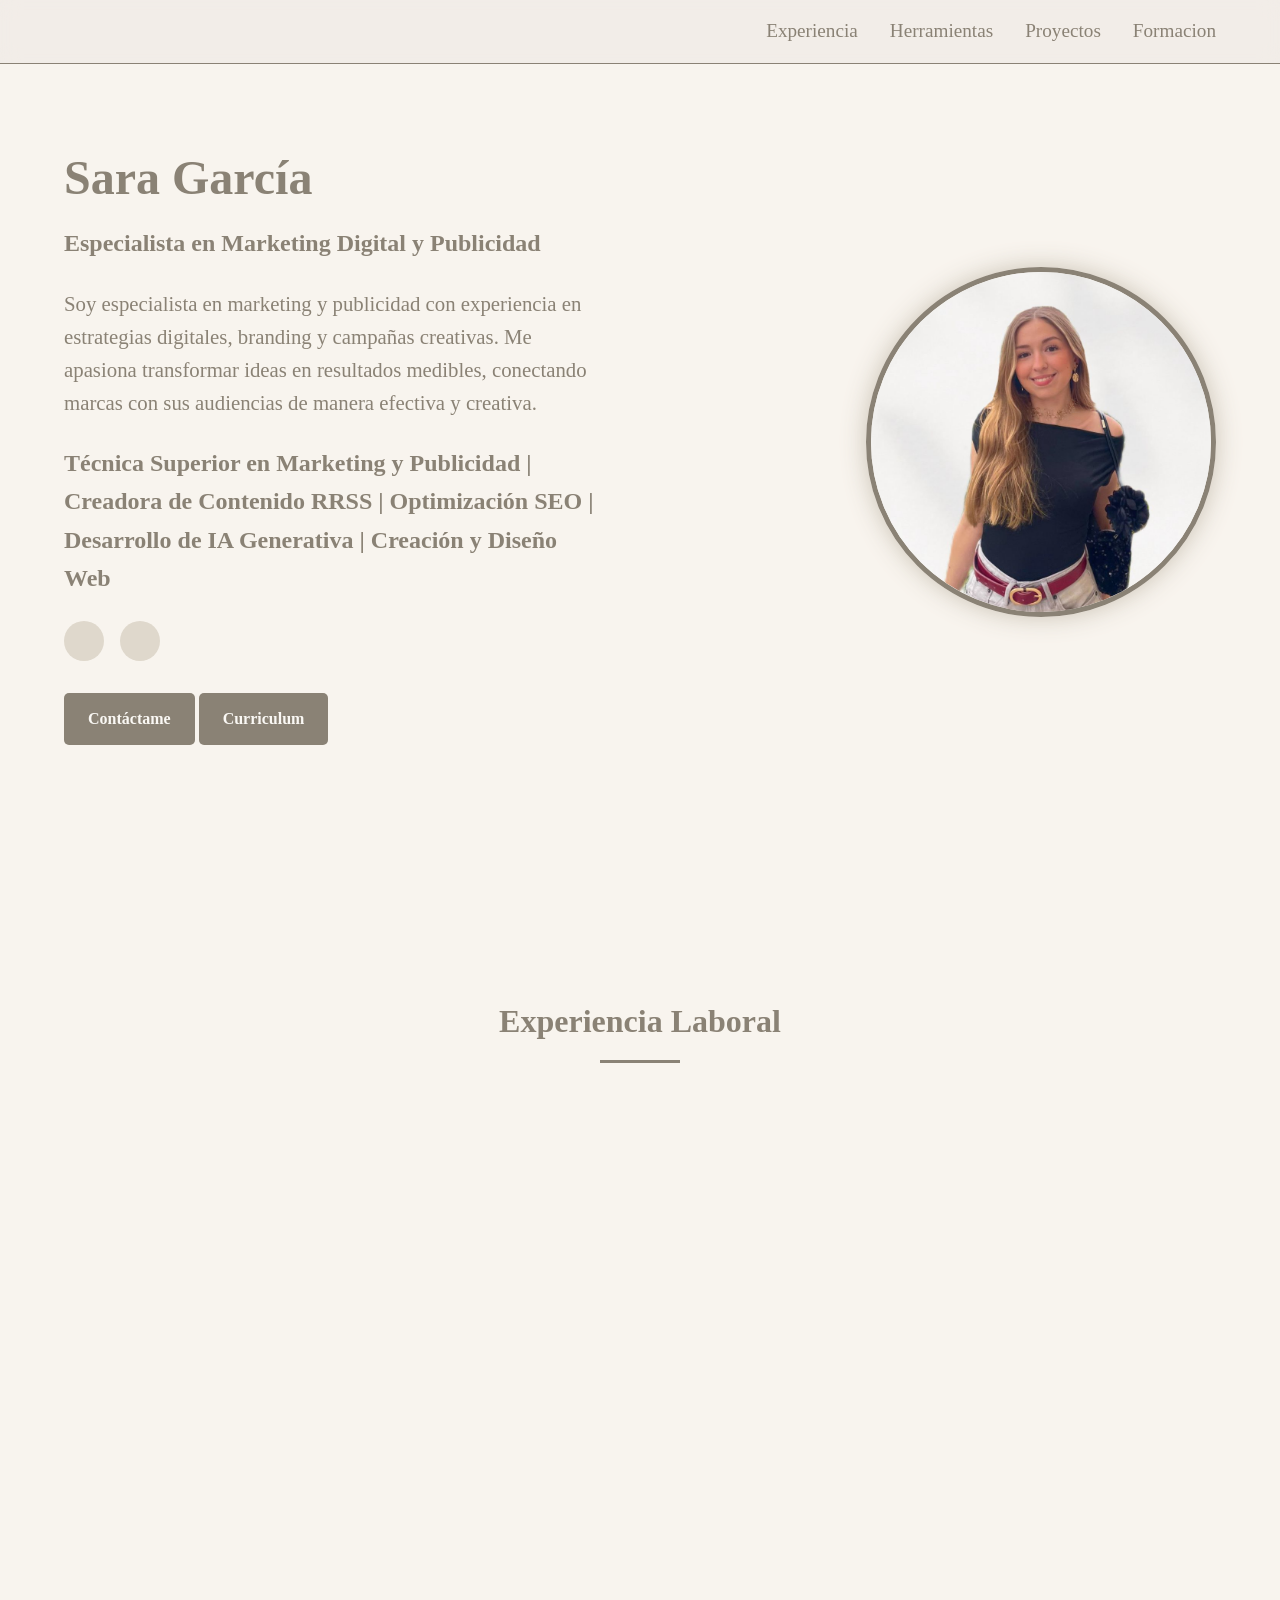
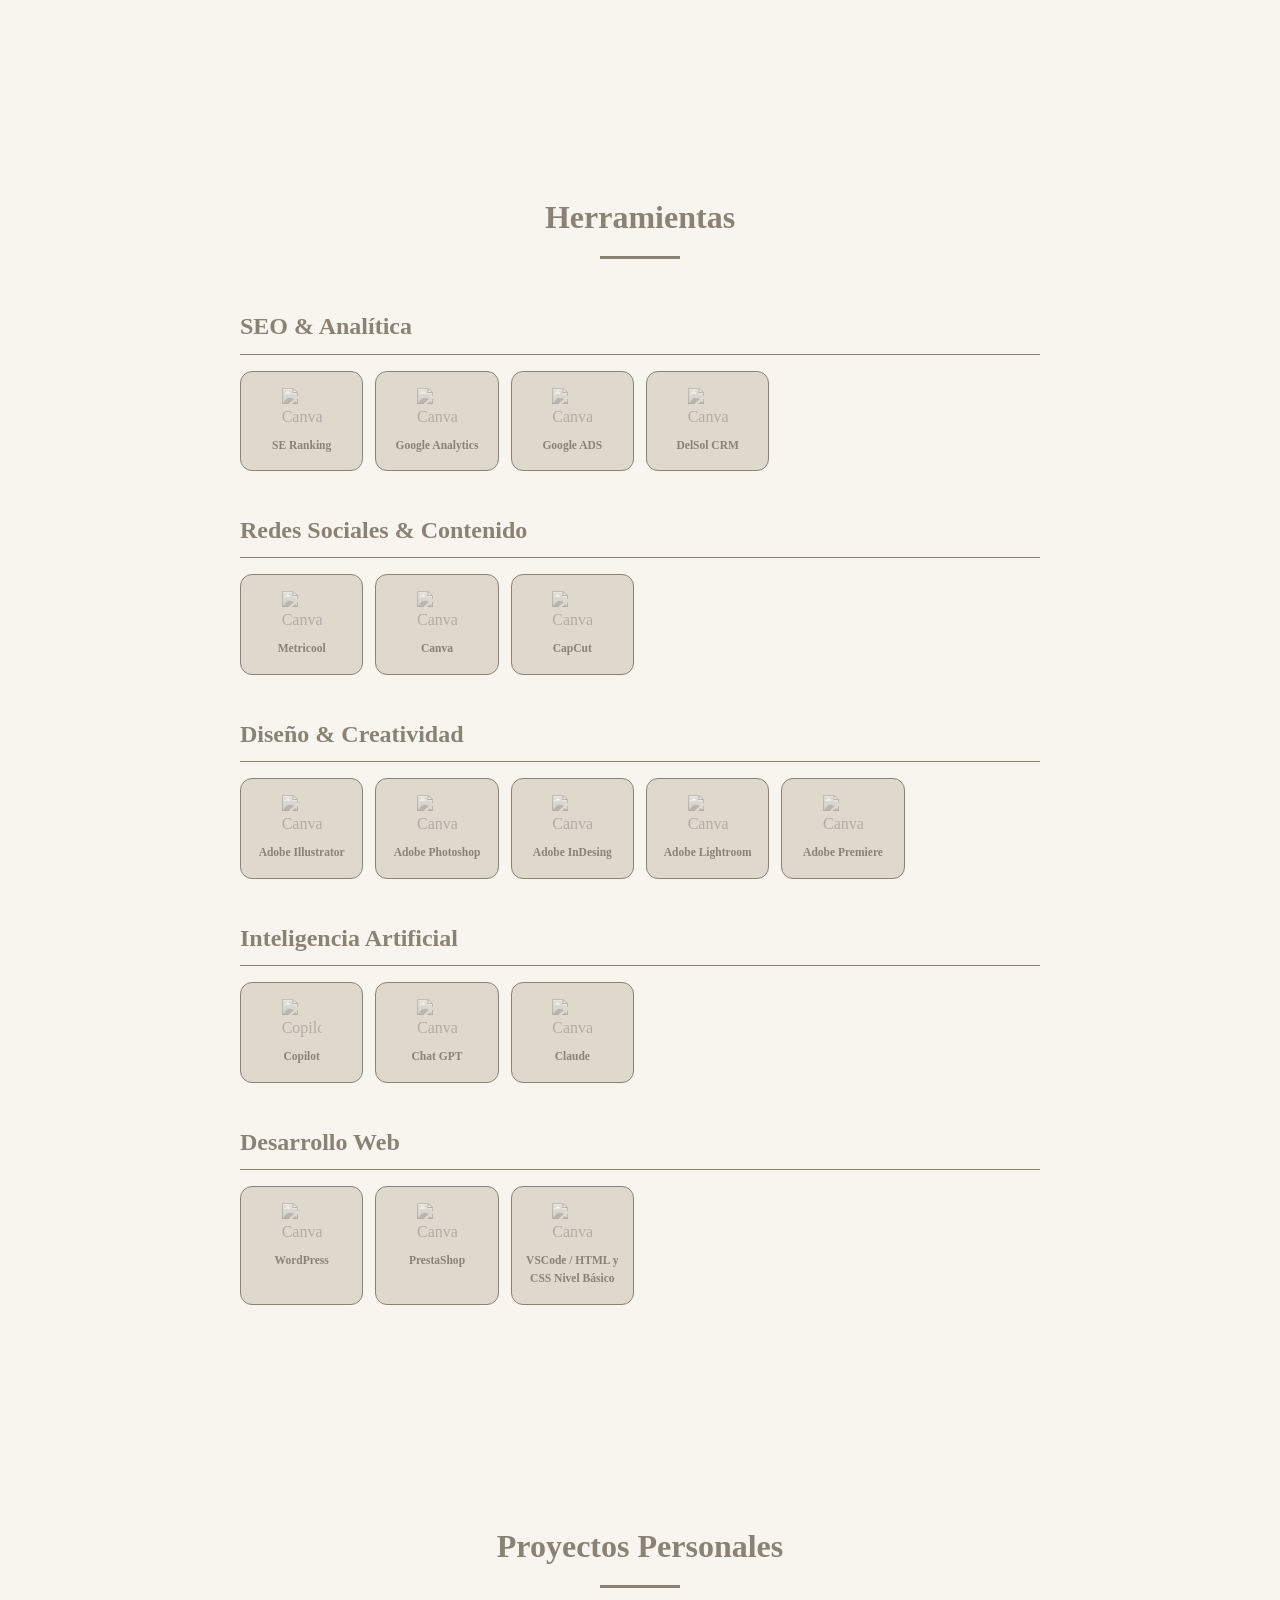
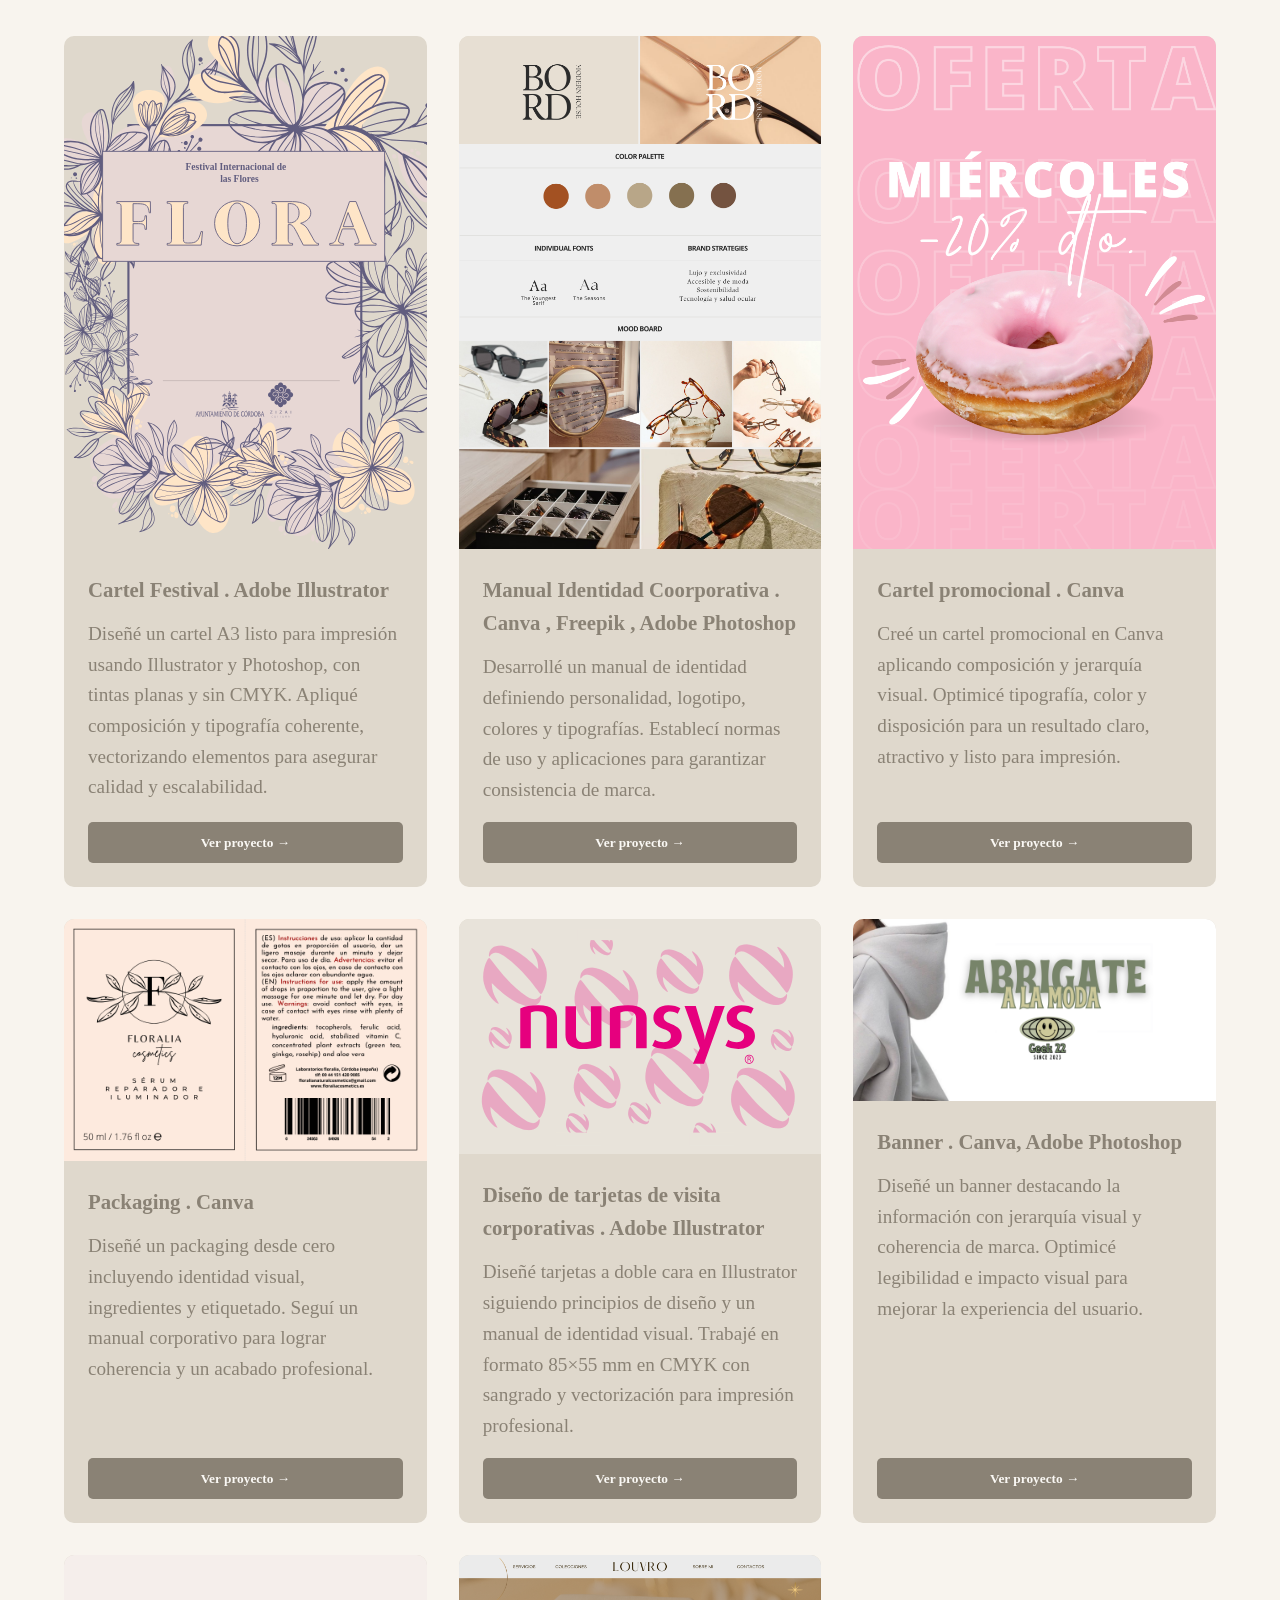
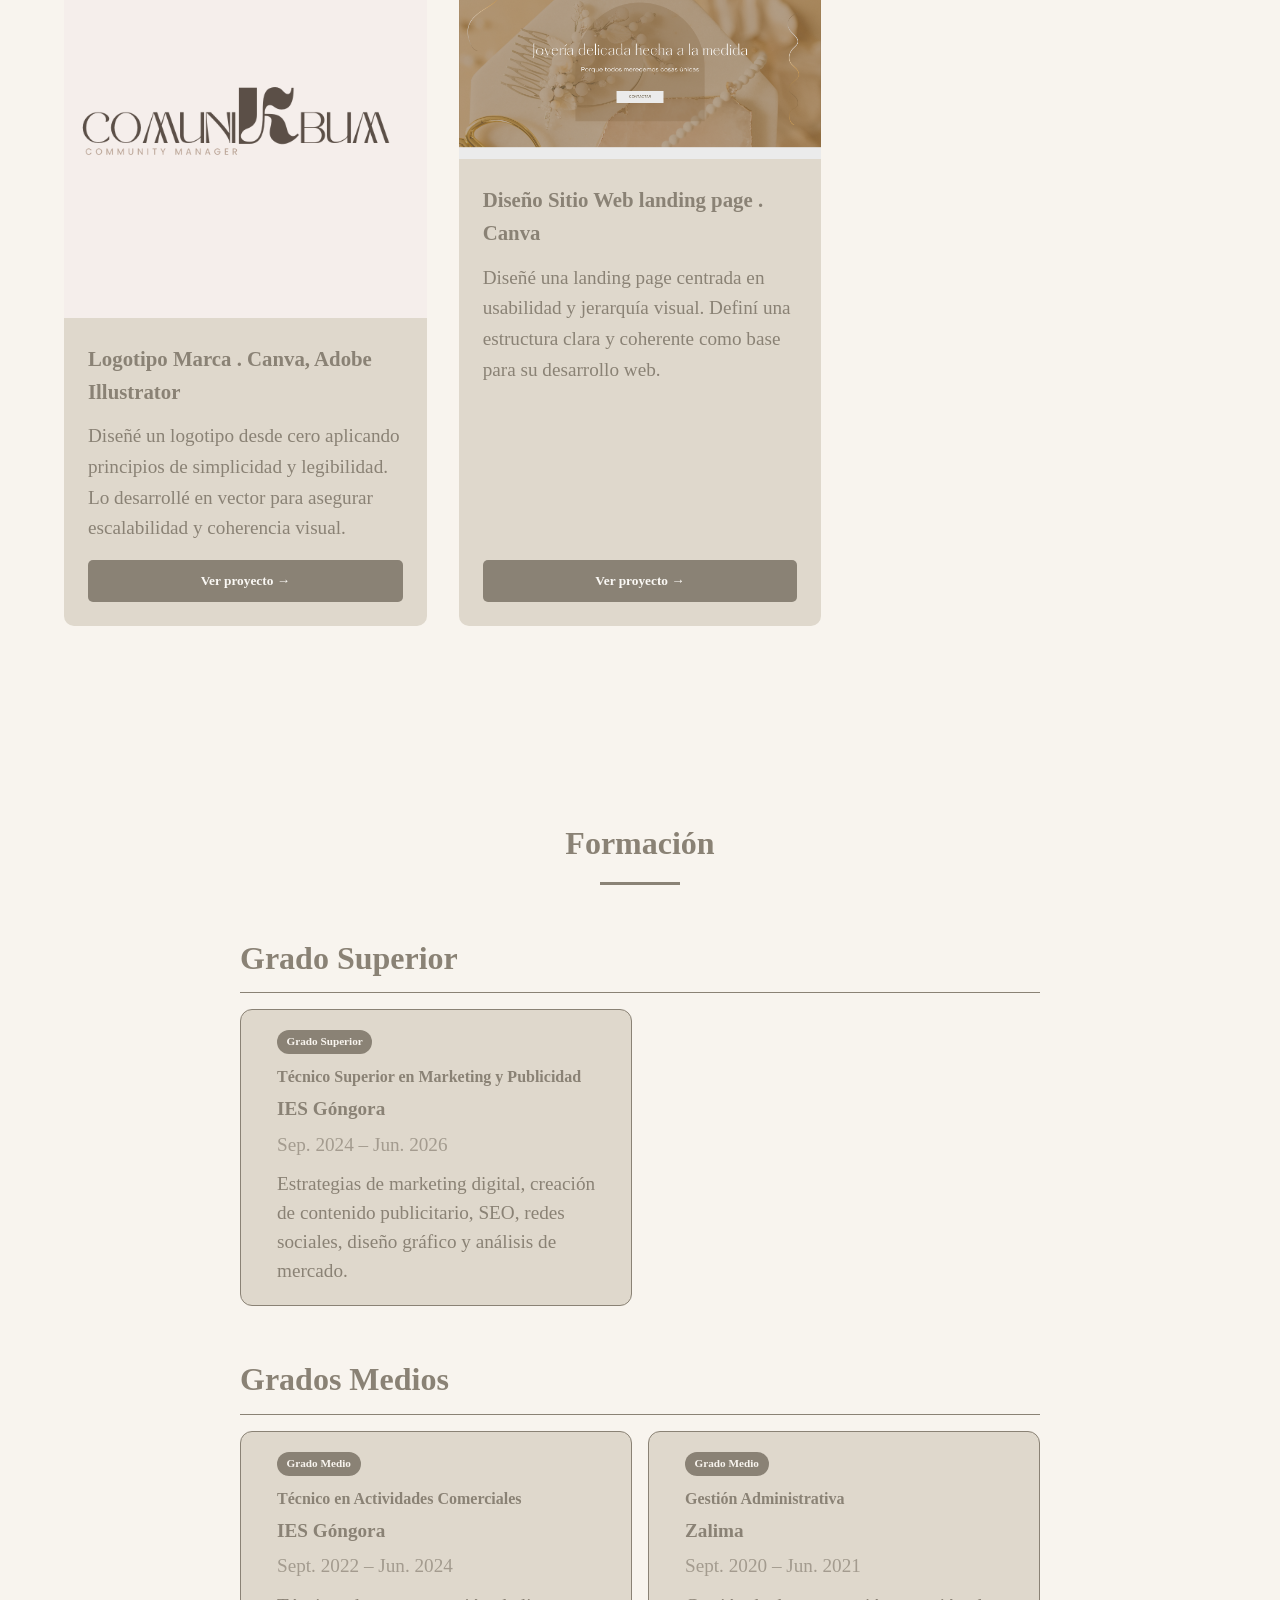
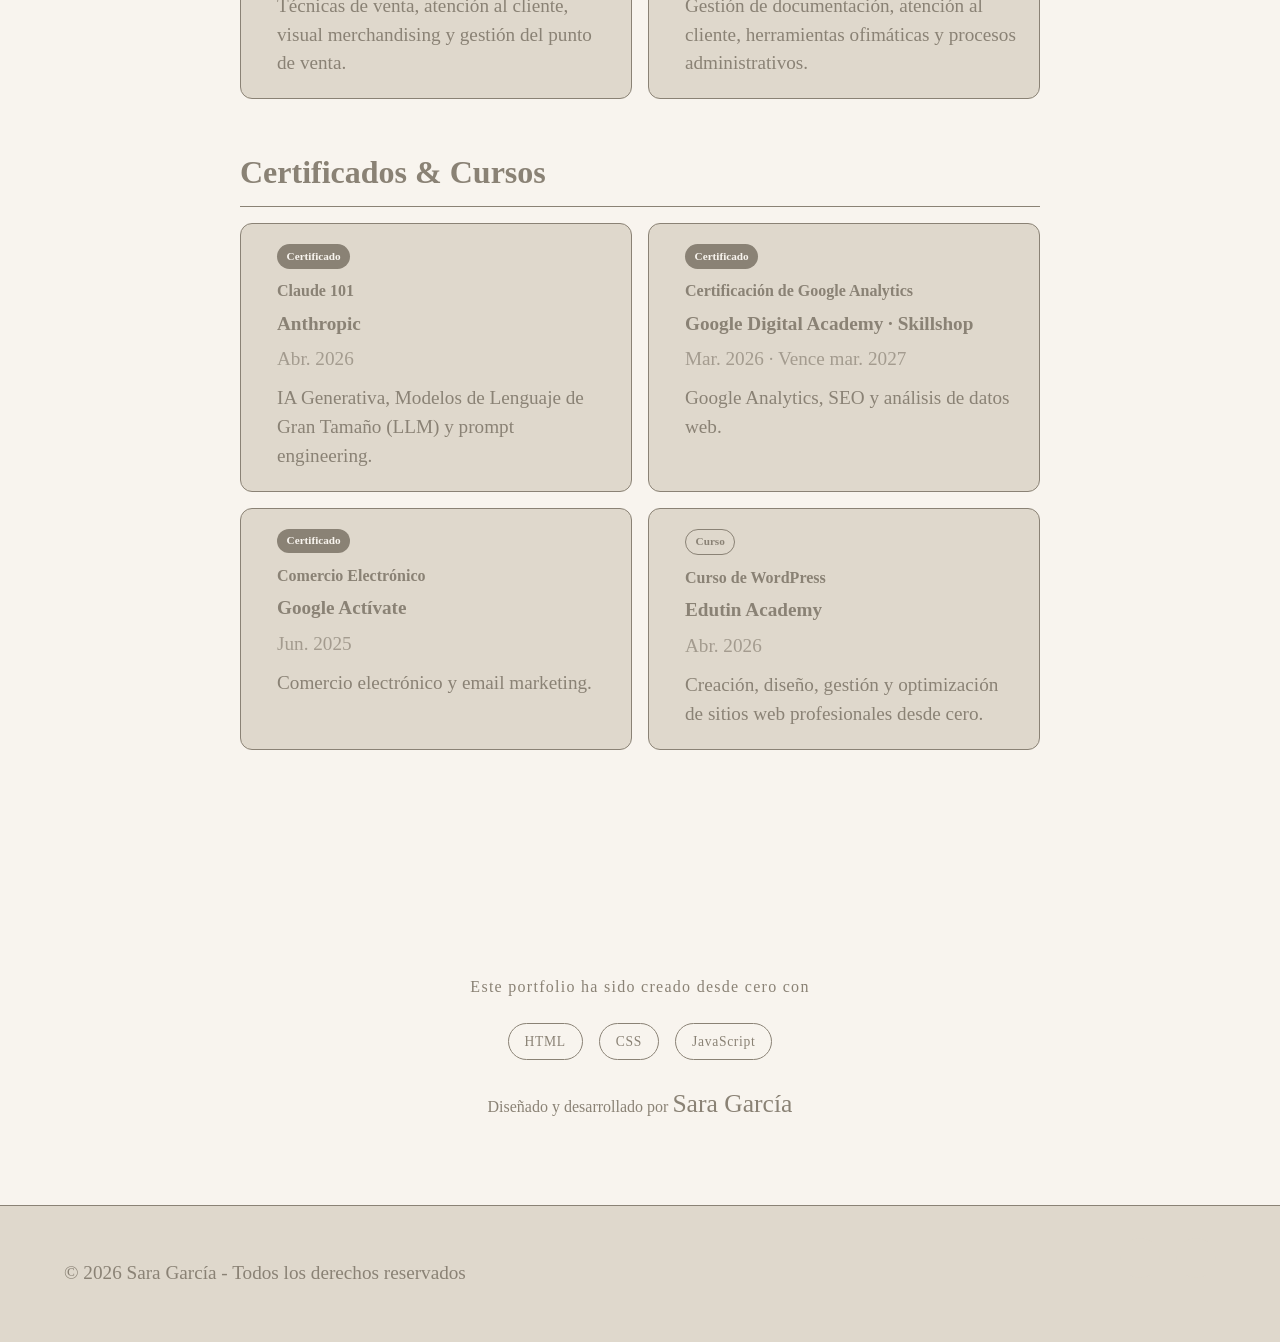
==== commit 74aea41a: "Corregir rutas de PDFs a assets/docs/" ====
--- a/index.html
+++ b/index.html
@@ -35,7 +35,7 @@
                         <a href="https://github.com/saragarciia22" target="_blank"><i class="fa-brands fa-github"></i></a>
                     </div>
                     <a href="mailto:saragarcialopez2004@gmail.com?subject=contacto" class="btn">Contáctame</a>
-                    <a href="docs/Currículum Sara García (1).pdf" class="btn" target="_blank">Curriculum</a>
+                    <a href="assets/docs/Currículum Sara García (1).pdf" class="btn" target="_blank">Curriculum</a>
                 </div>
                 <div class="hero-image">
                     <img src="assets/img/IMG-20251028-WA0078.jpg" alt="profile image">
@@ -83,7 +83,7 @@
                         <h3>Practicas como Especialista en Marketing Digital</h3>
                         <h4>Empresa Eccuo Digital</h4>
                         <p>Monitorización y optimización SEO basada en análisis de volumen de búsqueda.Identificación de oportunidades de mejora para aumentar la visibilidad web.Creación de contenido digital (posts para redes sociales).Diseño de banners para tiendas online.Desarrollo de estructuras web y organización de menús.Mejora de la arquitectura web orientada a la experiencia de usuario (UX).Detección y análisis de problemas en páginas web.Propuesta de soluciones para optimizar rendimiento y usabilidad.</p>
-                        <a href="docs/Carta Recomendación Sara García.pdf" class="btn"target="_blank">Carta de recomendación</a>
+                        <a href="assets/docs/Carta Recomendación Sara García.pdf" class="btn"target="_blank">Carta de recomendación</a>
                     </div>
                 </div>
                  <div class="timeline-item">
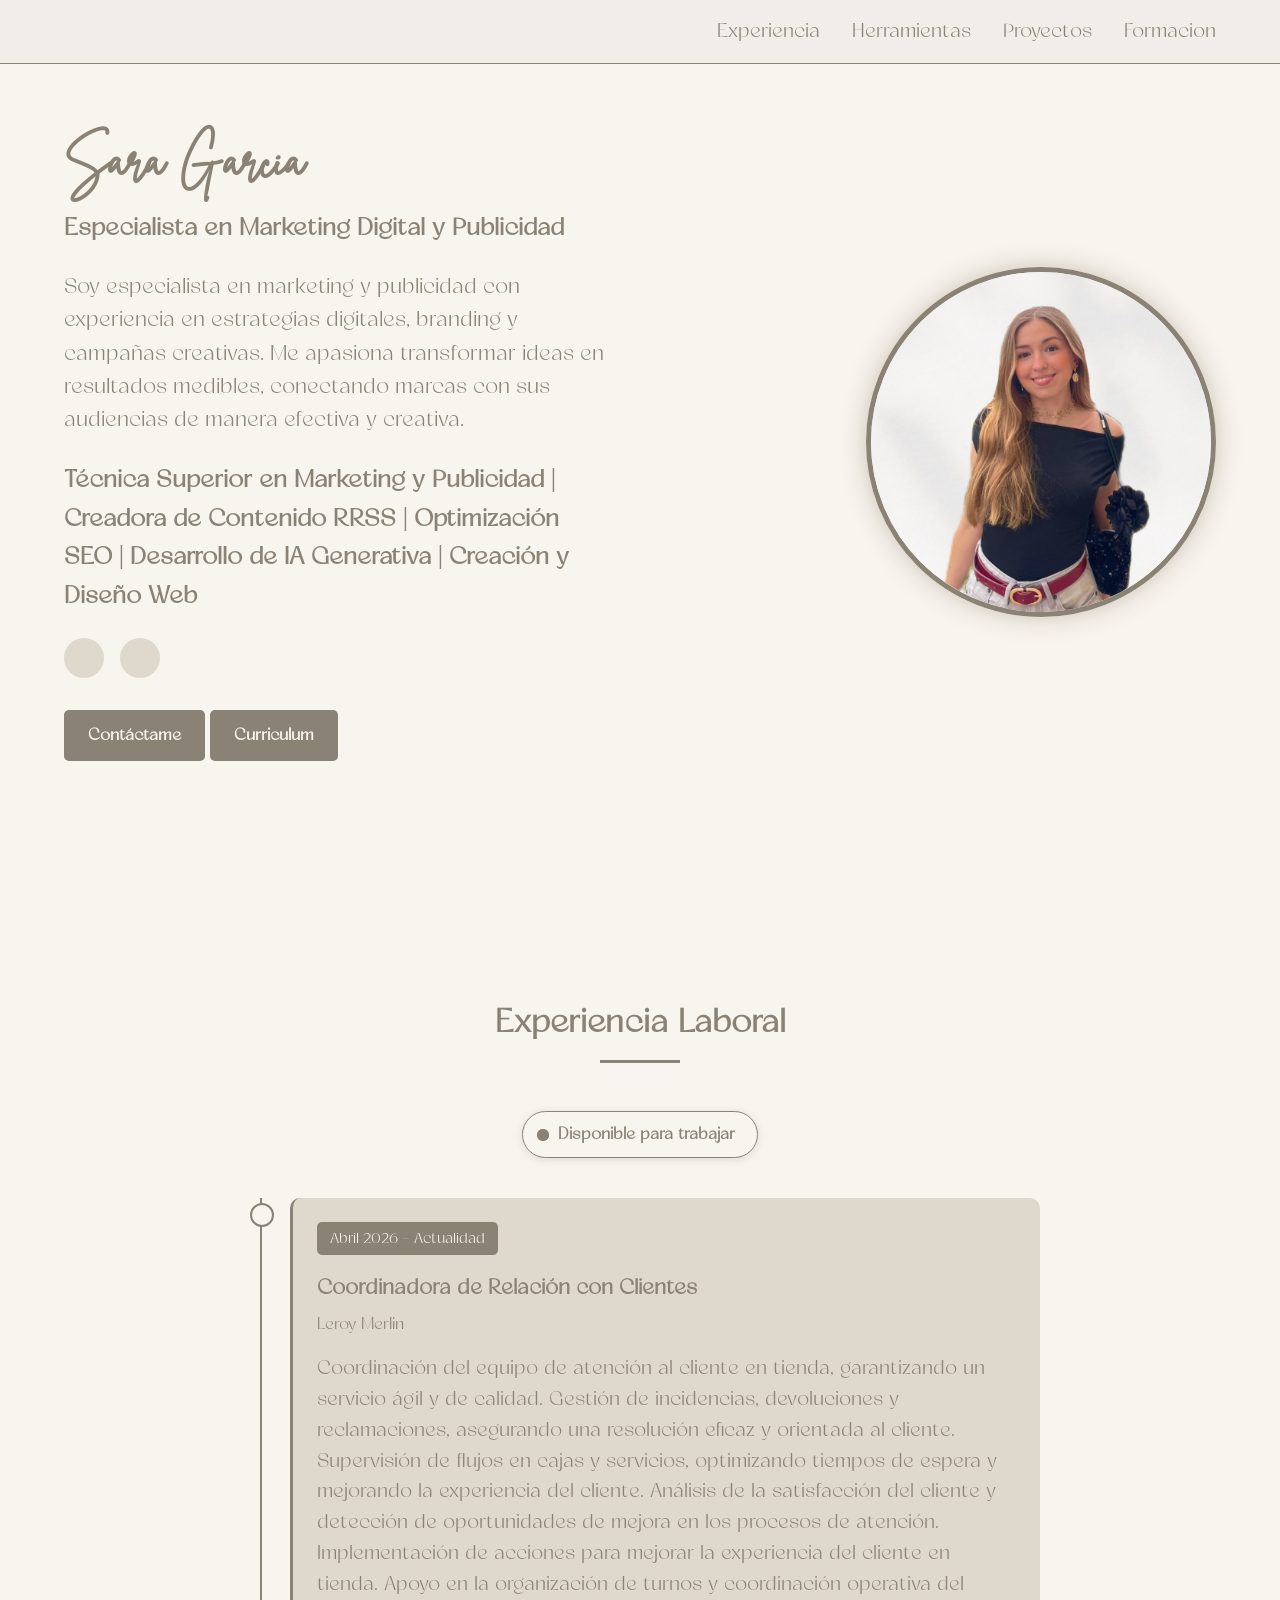
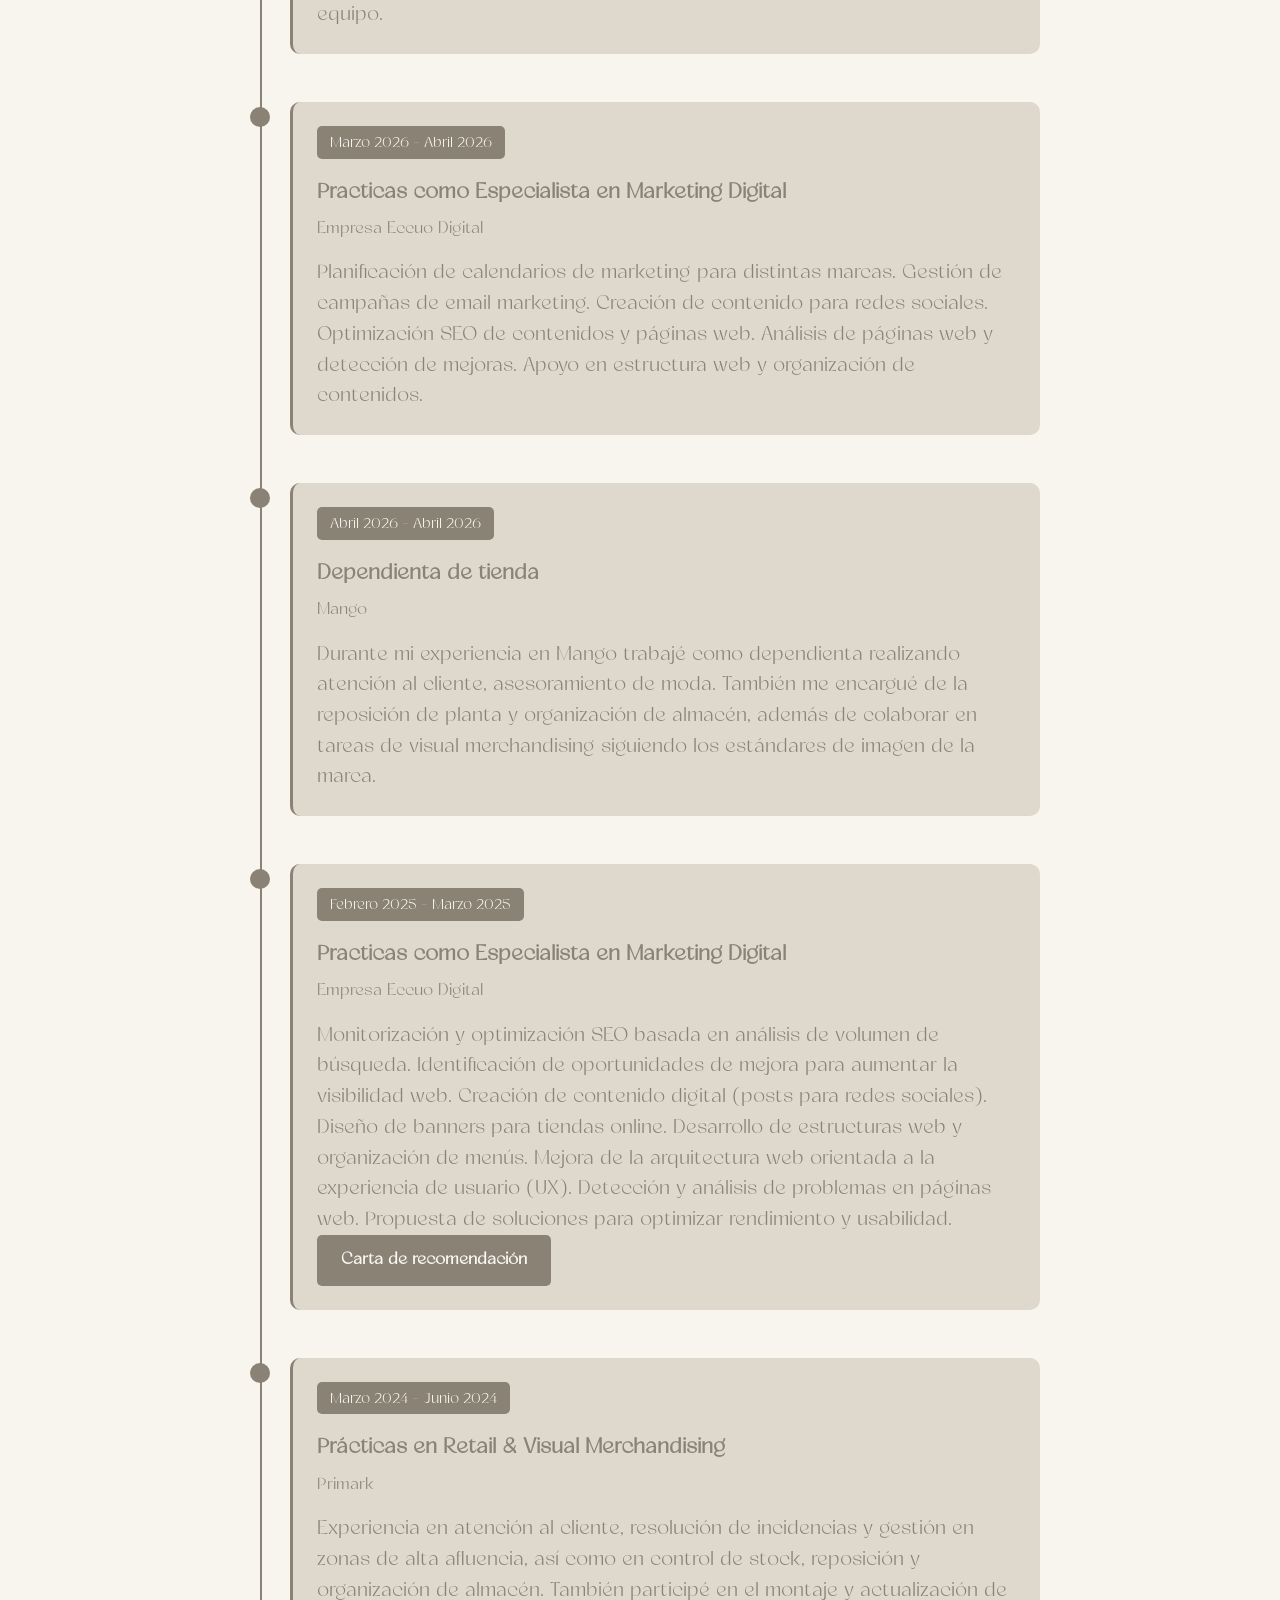
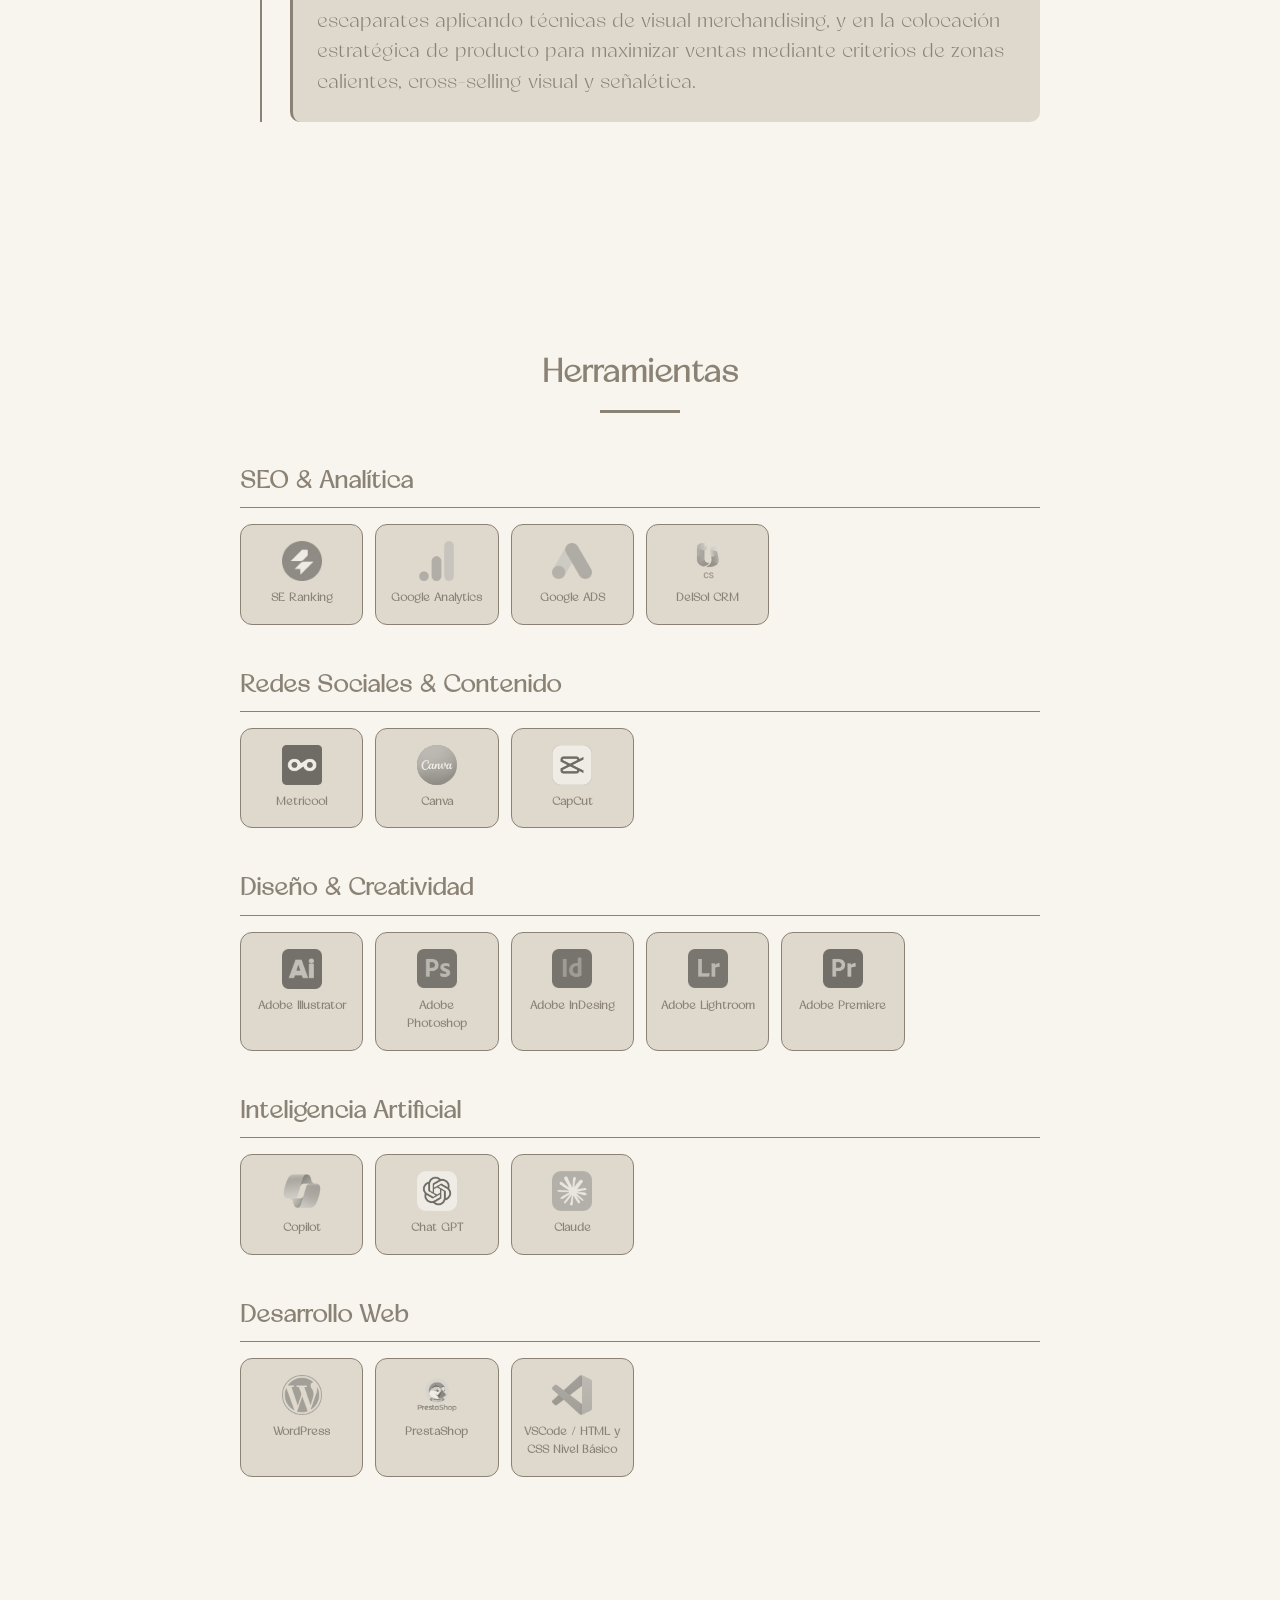
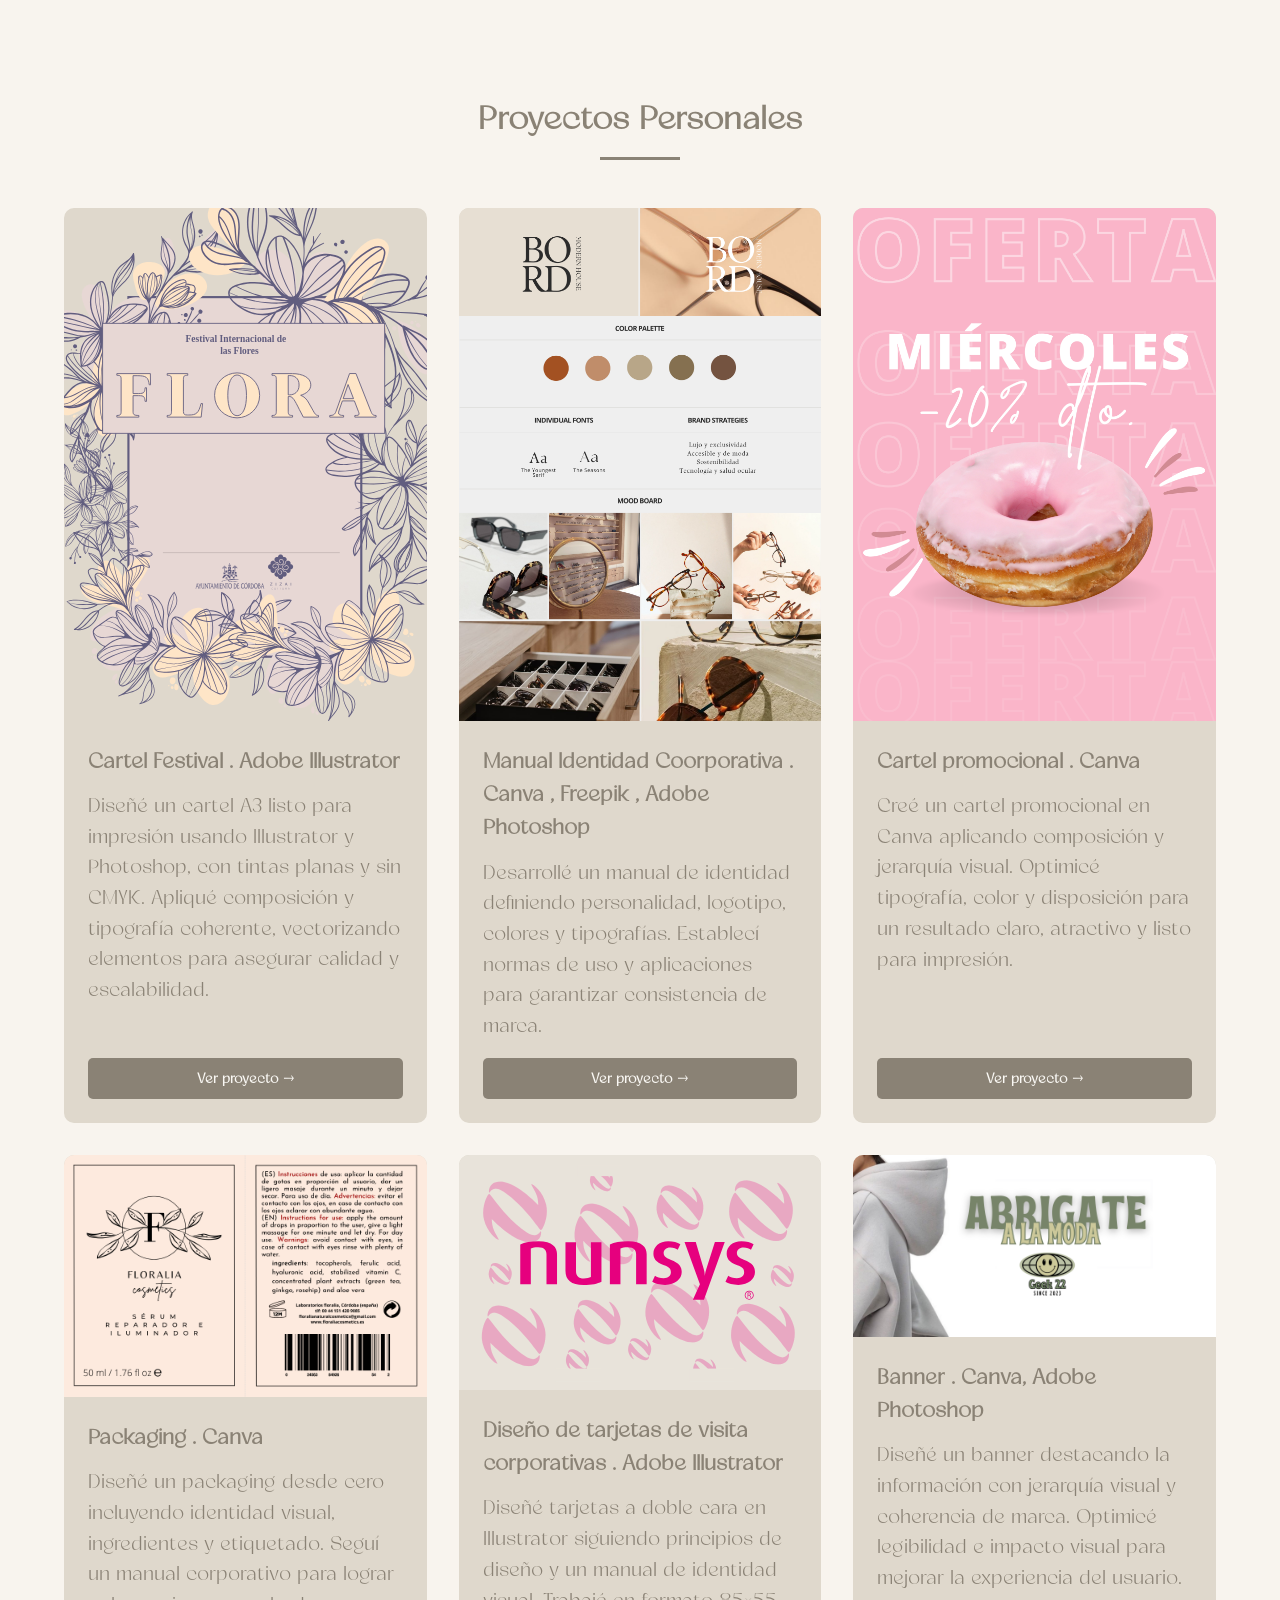
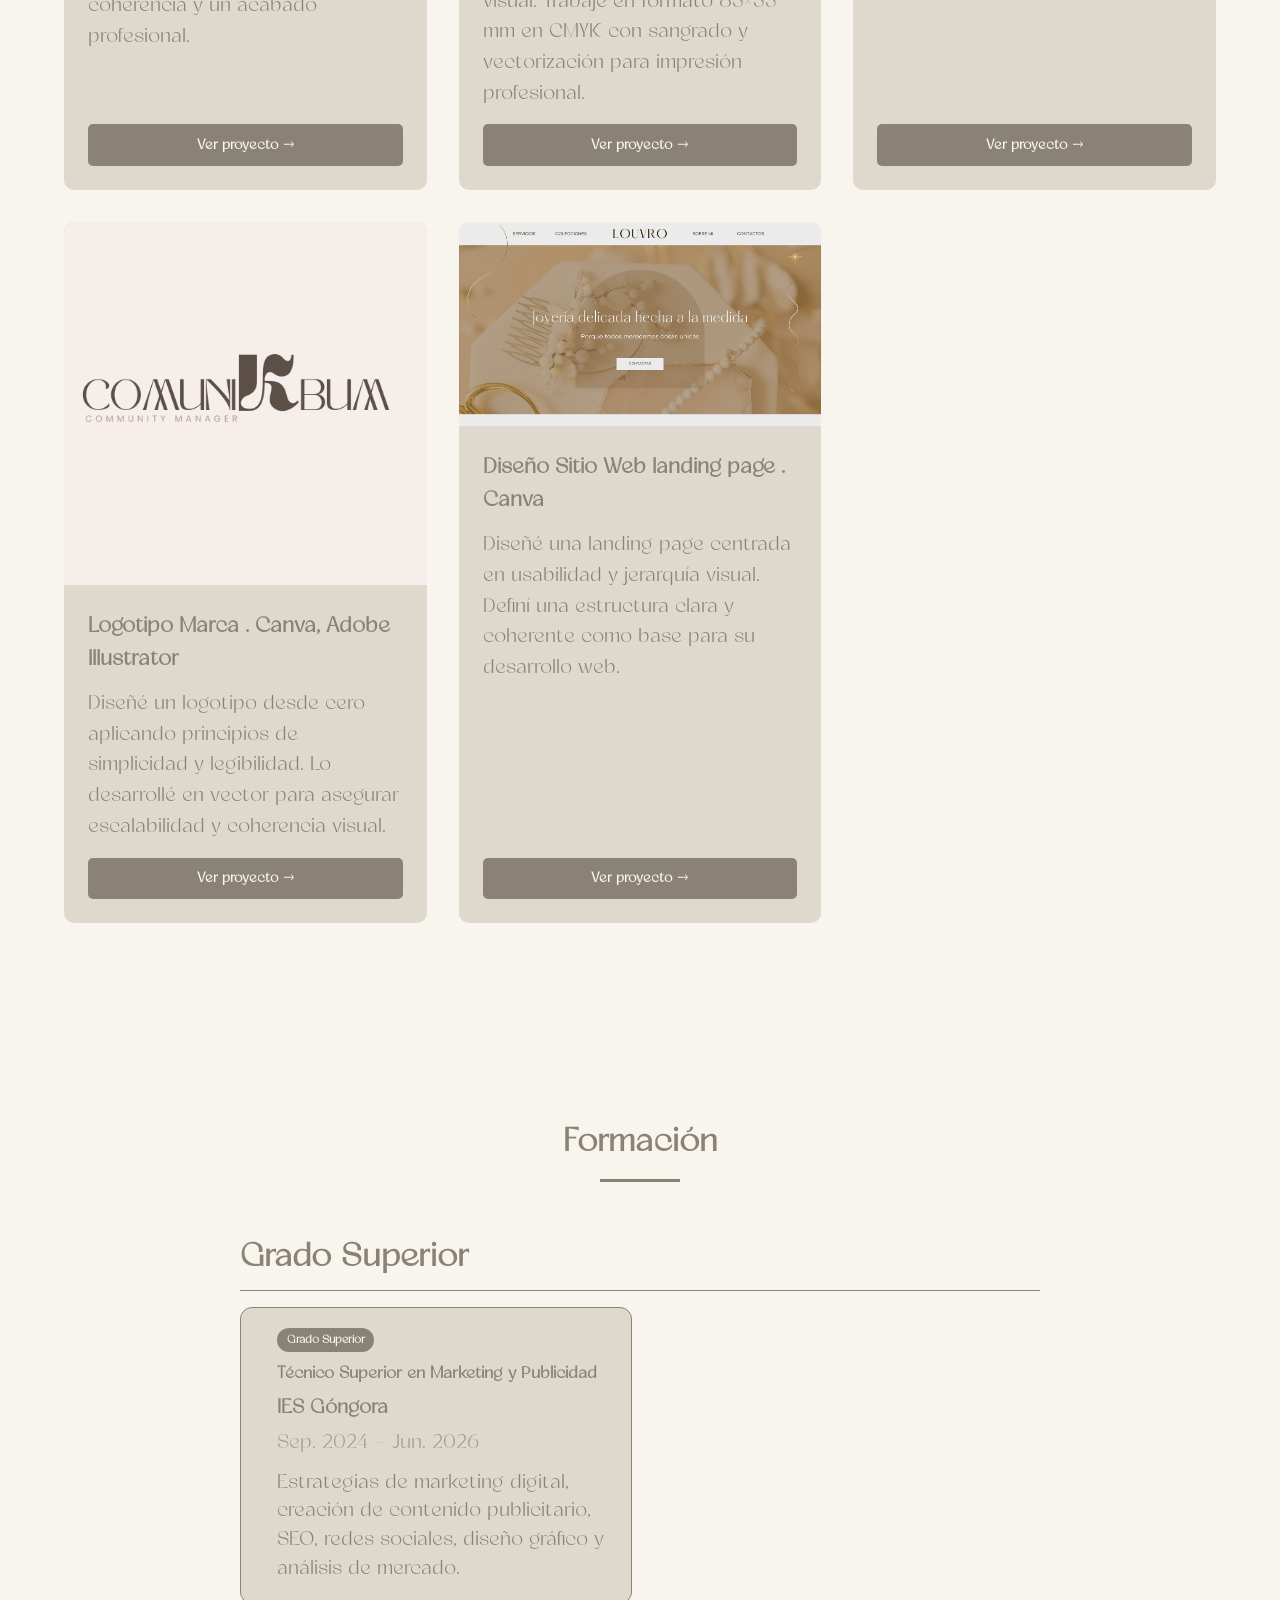
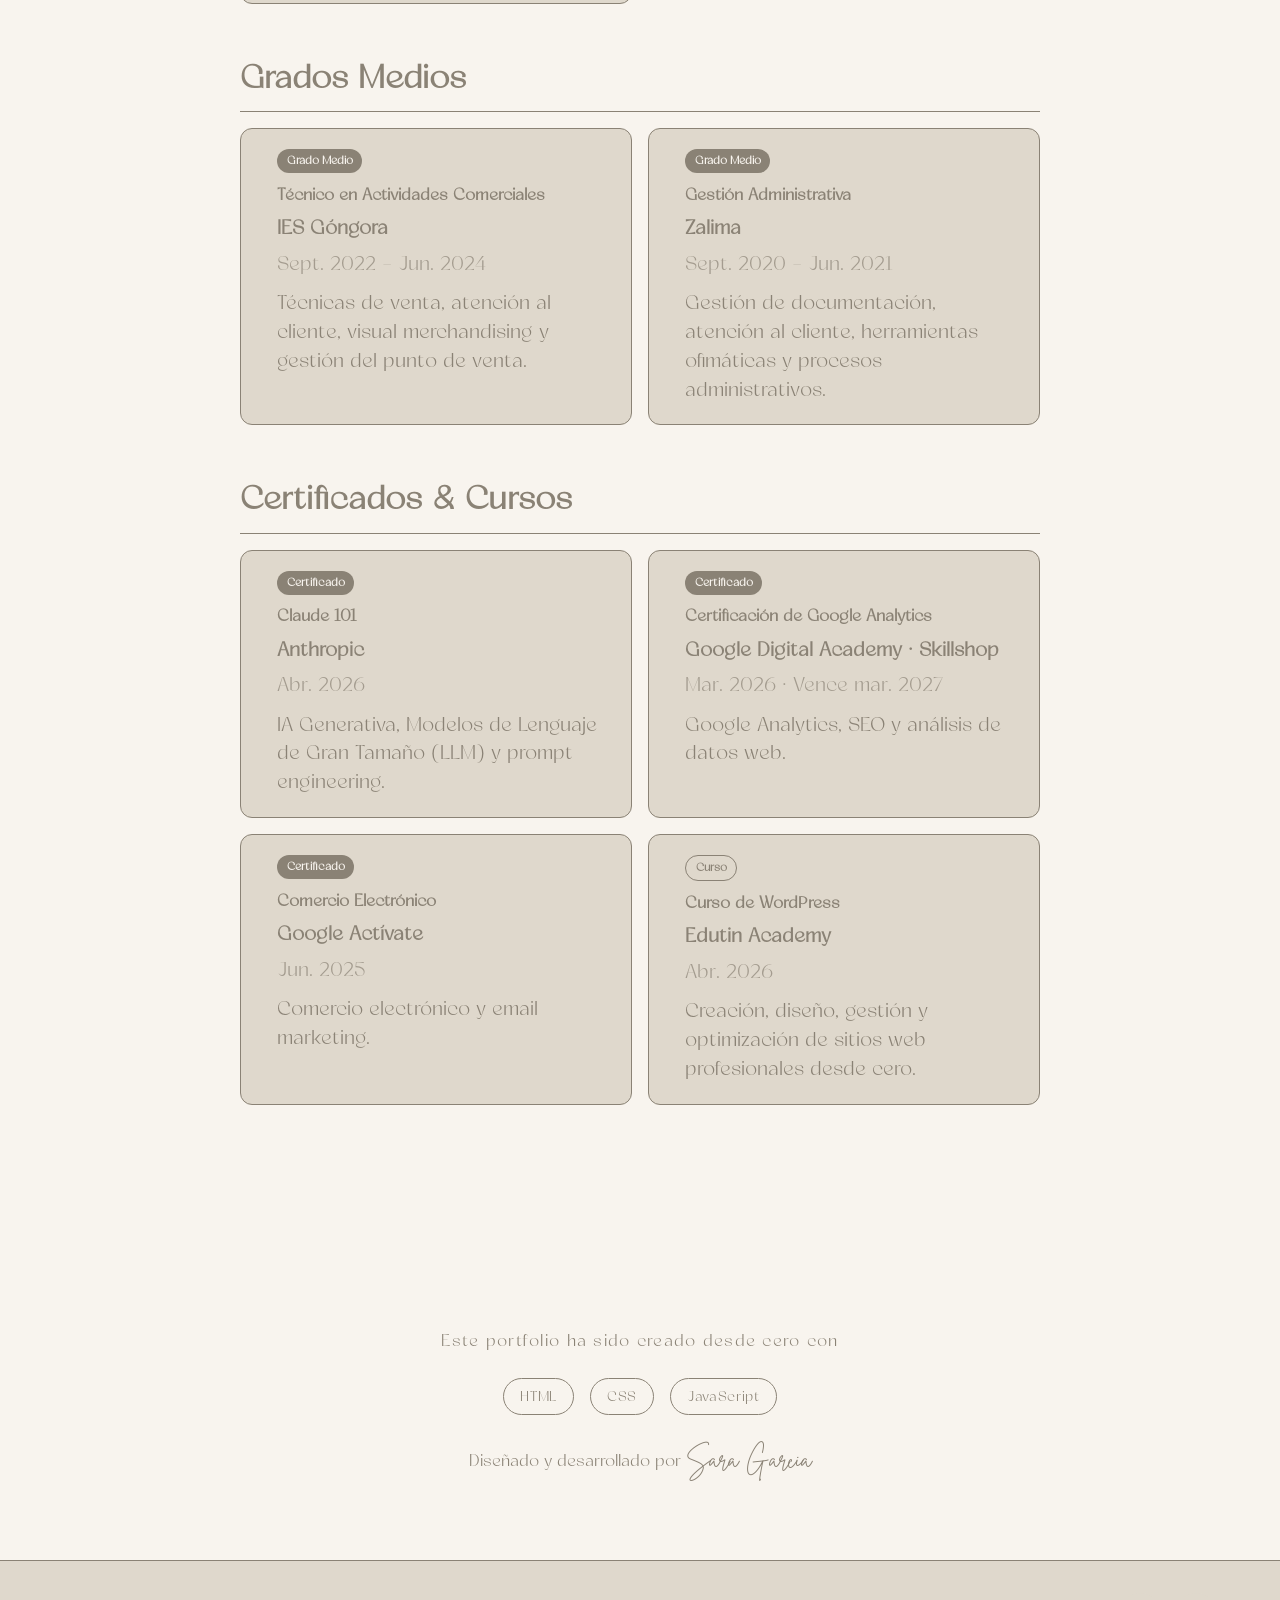
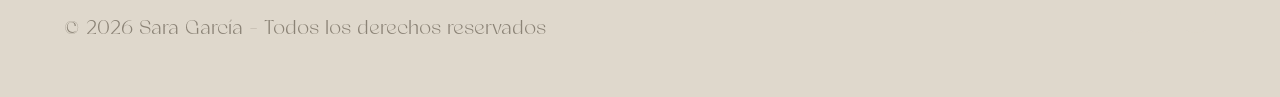
==== commit 70f50806: "Arreglado error del nav" ====
--- a/index.html
+++ b/index.html
@@ -1,539 +1,839 @@
-<!DOCTYPE html>
+<!doctype html>
 <html lang="en">
-<head>
-    <meta charset="UTF-8">
-    <meta name="viewport" content="width=device-width, initial-scale=1.0">
-    <title>Document</title>
-    <link rel="stylesheet" href="css/style.css">
-    <script src="https://kit.fontawesome.com/2be0cdd367.js" crossorigin="anonymous"></script>
-</head>
-<body>
-</section>
+  <head>
+    <meta charset="UTF-8" />
+    <meta name="viewport" content="width=device-width, initial-scale=1.0" />
+    <title>Portfolio</title>
+    <link rel="stylesheet" href="assets/css/style.css" />
+    <script
+      src="https://kit.fontawesome.com/2be0cdd367.js"
+      crossorigin="anonymous"
+    ></script>
+  </head>
+  <body>
     <header>
-        <nav id="navbar">
-             <div class="logo" id="logo">    </div>
-            <ul class="nav-links">
-                <li><a href="#experiencia">Experiencia</a></li>
-                <li><a href="#herramientas">Herramientas</a></li>
-                <li><a href="#proyectos">Proyectos</a></li>
-                <li><a href="#formacion">Formacion</a></li>
-            </ul>
-        </nav>
+      <nav id="navbar">
+        <div class="logo" id="logo"></div>
+        <button class="hamburger" id="hamburger" aria-label="Abrir menú">
+          <span></span>
+          <span></span>
+          <span></span>
+        </button>
+        <ul class="nav-links" id="navLinks">
+          <li><a href="#experiencia">Experiencia</a></li>
+          <li><a href="#herramientas">Herramientas</a></li>
+          <li><a href="#proyectos">Proyectos</a></li>
+          <li><a href="#formacion">Formacion</a></li>
+        </ul>
+      </nav>
     </header>
+
+    <!-- Overlay menú móvil -->
+    <div class="nav-overlay" id="navOverlay"></div>
+
     <main>
-
-        <section id="sobremi" class="hero">
-            <div class="hero-content">
-                <div class="hero-text">
-                    <h1>Sara García</h1>
-                    <h2>Especialista en Marketing Digital y Publicidad</h2>
-                    <p>Soy especialista en marketing y publicidad con experiencia en estrategias digitales, branding y campañas creativas.
-                    Me apasiona transformar ideas en resultados medibles, conectando marcas con sus audiencias de manera efectiva y creativa.</p>
-                    <h3>Técnica Superior en Marketing y Publicidad | Creadora de Contenido RRSS | Optimización SEO | Desarrollo de IA Generativa | Creación y Diseño Web </h3>
-                    <div class="social-links">
-                        <a href="https://www.linkedin.com/in/saragarcialopez2004/" target="_blank"><i class="fa-brands fa-linkedin-in"></i></a>
-                        <a href="https://github.com/saragarciia22" target="_blank"><i class="fa-brands fa-github"></i></a>
-                    </div>
-                    <a href="mailto:saragarcialopez2004@gmail.com?subject=contacto" class="btn">Contáctame</a>
-                    <a href="assets/docs/Currículum Sara García (1).pdf" class="btn" target="_blank">Curriculum</a>
-                </div>
-                <div class="hero-image">
-                    <img src="assets/img/IMG-20251028-WA0078.jpg" alt="profile image">
-                </div>
-            </div>
-        </section>
-
-        <section id="experiencia" class="experiencia">
-            <h2 class="section-title">Experiencia Laboral</h2>
-             <div class="otw-badge-wrapper">
-    <div class="otw-badge">
-      <span class="otw-dot"></span>
-      <span class="otw-text">Disponible para trabajar</span>
-    </div>
-  </div>
-            <div class="timeline">
-                <div class="timeline-item actual">
-                    <div class="timeline-content">
-                        <span class="date">Abril 2026 – Actualidad</span>
-                        <h3>Coordinadora de Relación con Clientes</h3>
-                        <h4>Leroy Merlin</h4>
-                        <p>Coordinación del equipo de atención al cliente en tienda, garantizando un servicio ágil y de calidad. Gestión de incidencias, devoluciones y reclamaciones, asegurando una resolución eficaz y orientada al cliente. Supervisión de flujos en cajas y servicios, optimizando tiempos de espera y mejorando la experiencia del cliente. Análisis de la satisfacción del cliente y detección de oportunidades de mejora en los procesos de atención. Implementación de acciones para mejorar la experiencia del cliente en tienda. Apoyo en la organización de turnos y coordinación operativa del equipo.</p>
-                    </div>
-                </div>
-            <div class="timeline">
-                <div class="timeline-item">
-                    <div class="timeline-content">
-                        <span class="date">Marzo 2026 - Abril 2026</span>
-                        <h3>Practicas como Especialista en Marketing Digital</h3>
-                        <h4>Empresa Eccuo Digital</h4>
-                        <p>Planificación de calendarios de marketing para distintas marcas.Gestión de campañas de email marketing.Creación de contenido para redes sociales.Optimización SEO de contenidos y páginas web.Análisis de páginas web y detección de mejoras.Apoyo en estructura web y organización de contenidos.</p>
-                    </div>
-                </div>
-                <div class="timeline-item">
-                    <div class="timeline-content">
-                        <span class="date">Abril 2026 - Abril 2026</span>
-                        <h3>Dependienta de tienda</h3>
-                        <h4>Mango</h4>
-                        <p>Durante mi experiencia en Mango trabajé como dependienta realizando atención al cliente, asesoramiento de moda. También me encargué de la reposición de planta y organización de almacén, además de colaborar en tareas de visual merchandising siguiendo los estándares de imagen de la marca.</p>
-                    </div>
-                </div>
-                <div class="timeline-item">
-                    <div class="timeline-content">
-                        <span class="date">Febrero 2025 - Marzo 2025</span>
-                        <h3>Practicas como Especialista en Marketing Digital</h3>
-                        <h4>Empresa Eccuo Digital</h4>
-                        <p>Monitorización y optimización SEO basada en análisis de volumen de búsqueda.Identificación de oportunidades de mejora para aumentar la visibilidad web.Creación de contenido digital (posts para redes sociales).Diseño de banners para tiendas online.Desarrollo de estructuras web y organización de menús.Mejora de la arquitectura web orientada a la experiencia de usuario (UX).Detección y análisis de problemas en páginas web.Propuesta de soluciones para optimizar rendimiento y usabilidad.</p>
-                        <a href="assets/docs/Carta Recomendación Sara García.pdf" class="btn"target="_blank">Carta de recomendación</a>
-                    </div>
-                </div>
-                 <div class="timeline-item">
-                    <div class="timeline-content">
-                        <span class="date">Marzo 2024 - Junio 2024</span>
-                        <h3>Prácticas en Retail & Visual Merchandising</h3>
-                        <h4>Primark</h4>
-                        <p>Experiencia en atención al cliente, resolución de incidencias y gestión en zonas de alta afluencia, así como en control de stock, reposición y organización de almacén. También participé en el montaje y actualización de escaparates aplicando técnicas de visual merchandising, y en la colocación estratégica de producto para maximizar ventas mediante criterios de zonas calientes, cross-selling visual y señalética</p>
-                    </div>
-                </div>
-            </div>
-        </section>
-        <!-- HERRAMIENTAS -->
-<section id="herramientas" class="herramientas">
-    <h2 class="section-title">Herramientas</h2>
-
-    <!-- SEO & Analítica -->
-    <div class="tools-category">
-        <div class="tools-category-title">SEO & Analítica</div>
-        <div class="tools-grid">
-            <div class="tool-item">
-              <img src="assets/img/69785c84b3af49c30414b44b_SE-ranking-logo.png" alt="Canva" class="tool-img">
+      <section id="sobremi" class="hero">
+        <div class="hero-content">
+          <div class="hero-text">
+            <h1>Sara García</h1>
+            <h2>Especialista en Marketing Digital y Publicidad</h2>
+            <p>
+              Soy especialista en marketing y publicidad con experiencia en
+              estrategias digitales, branding y campañas creativas. Me apasiona
+              transformar ideas en resultados medibles, conectando marcas con
+              sus audiencias de manera efectiva y creativa.
+            </p>
+            <h3>
+              Técnica Superior en Marketing y Publicidad | Creadora de Contenido
+              RRSS | Optimización SEO | Desarrollo de IA Generativa | Creación y
+              Diseño Web
+            </h3>
+            <div class="social-links">
+              <a
+                href="https://www.linkedin.com/in/saragarcialopez2004/"
+                target="_blank"
+                ><i class="fa-brands fa-linkedin-in"></i
+              ></a>
+              <a href="https://github.com/saragarciia22" target="_blank"
+                ><i class="fa-brands fa-github"></i
+              ></a>
+            </div>
+            <a
+              href="mailto:saragarcialopez2004@gmail.com?subject=contacto"
+              class="btn"
+              >Contáctame</a
+            >
+            <a
+              href="assets/docs/Currículum Sara García (1).pdf"
+              class="btn"
+              target="_blank"
+              >Curriculum</a
+            >
+          </div>
+          <div class="hero-image">
+            <img src="assets/img/IMG-20251028-WA0078.jpg" alt="profile image" />
+          </div>
+        </div>
+      </section>
+
+      <section id="experiencia" class="experiencia">
+        <h2 class="section-title">Experiencia Laboral</h2>
+        <div class="otw-badge-wrapper">
+          <div class="otw-badge">
+            <span class="otw-dot"></span>
+            <span class="otw-text">Disponible para trabajar</span>
+          </div>
+        </div>
+        <div class="timeline">
+          <div class="timeline-item actual">
+            <div class="timeline-content">
+              <span class="date">Abril 2026 – Actualidad</span>
+              <h3>Coordinadora de Relación con Clientes</h3>
+              <h4>Leroy Merlin</h4>
+              <p>
+                Coordinación del equipo de atención al cliente en tienda,
+                garantizando un servicio ágil y de calidad. Gestión de
+                incidencias, devoluciones y reclamaciones, asegurando una
+                resolución eficaz y orientada al cliente. Supervisión de flujos
+                en cajas y servicios, optimizando tiempos de espera y mejorando
+                la experiencia del cliente. Análisis de la satisfacción del
+                cliente y detección de oportunidades de mejora en los procesos
+                de atención. Implementación de acciones para mejorar la
+                experiencia del cliente en tienda. Apoyo en la organización de
+                turnos y coordinación operativa del equipo.
+              </p>
+            </div>
+          </div>
+          <div class="timeline-item">
+            <div class="timeline-content">
+              <span class="date">Marzo 2026 - Abril 2026</span>
+              <h3>Practicas como Especialista en Marketing Digital</h3>
+              <h4>Empresa Eccuo Digital</h4>
+              <p>
+                Planificación de calendarios de marketing para distintas marcas.
+                Gestión de campañas de email marketing. Creación de contenido
+                para redes sociales. Optimización SEO de contenidos y páginas
+                web. Análisis de páginas web y detección de mejoras. Apoyo en
+                estructura web y organización de contenidos.
+              </p>
+            </div>
+          </div>
+          <div class="timeline-item">
+            <div class="timeline-content">
+              <span class="date">Abril 2026 - Abril 2026</span>
+              <h3>Dependienta de tienda</h3>
+              <h4>Mango</h4>
+              <p>
+                Durante mi experiencia en Mango trabajé como dependienta
+                realizando atención al cliente, asesoramiento de moda. También
+                me encargué de la reposición de planta y organización de
+                almacén, además de colaborar en tareas de visual merchandising
+                siguiendo los estándares de imagen de la marca.
+              </p>
+            </div>
+          </div>
+          <div class="timeline-item">
+            <div class="timeline-content">
+              <span class="date">Febrero 2025 - Marzo 2025</span>
+              <h3>Practicas como Especialista en Marketing Digital</h3>
+              <h4>Empresa Eccuo Digital</h4>
+              <p>
+                Monitorización y optimización SEO basada en análisis de volumen
+                de búsqueda. Identificación de oportunidades de mejora para
+                aumentar la visibilidad web. Creación de contenido digital
+                (posts para redes sociales). Diseño de banners para tiendas
+                online. Desarrollo de estructuras web y organización de menús.
+                Mejora de la arquitectura web orientada a la experiencia de
+                usuario (UX). Detección y análisis de problemas en páginas web.
+                Propuesta de soluciones para optimizar rendimiento y usabilidad.
+              </p>
+              <a
+                href="assets/docs/Carta Recomendación Sara García.pdf"
+                class="btn"
+                target="_blank"
+                >Carta de recomendación</a
+              >
+            </div>
+          </div>
+          <div class="timeline-item">
+            <div class="timeline-content">
+              <span class="date">Marzo 2024 - Junio 2024</span>
+              <h3>Prácticas en Retail & Visual Merchandising</h3>
+              <h4>Primark</h4>
+              <p>
+                Experiencia en atención al cliente, resolución de incidencias y
+                gestión en zonas de alta afluencia, así como en control de
+                stock, reposición y organización de almacén. También participé
+                en el montaje y actualización de escaparates aplicando técnicas
+                de visual merchandising, y en la colocación estratégica de
+                producto para maximizar ventas mediante criterios de zonas
+                calientes, cross-selling visual y señalética.
+              </p>
+            </div>
+          </div>
+        </div>
+      </section>
+
+      <!-- HERRAMIENTAS -->
+      <section id="herramientas" class="herramientas">
+        <h2 class="section-title">Herramientas</h2>
+
+        <!-- SEO & Analítica -->
+        <div class="tools-category">
+          <div class="tools-category-title">SEO & Analítica</div>
+          <div class="tools-grid">
+            <div class="tool-item">
+              <img
+                src="assets/logos/69785c84b3af49c30414b44b_SE-ranking-logo.png"
+                alt="SE Ranking"
+                class="tool-img"
+              />
               <div class="tool-name">SE Ranking</div>
-</div>
-            <div class="tool-item">
-              <img src="assets/img/google_analytics_image_logo_icon_168152.webp" alt="Canva" class="tool-img">
+            </div>
+            <div class="tool-item">
+              <img
+                src="assets/logos/google_analytics_image_logo_icon_168152.webp"
+                alt="Google Analytics"
+                class="tool-img"
+              />
               <div class="tool-name">Google Analytics</div>
-</div>
-<div class="tool-item">
-              <img src="assets/img/Google_Ads_icon.svg.png" alt="Canva" class="tool-img">
+            </div>
+            <div class="tool-item">
+              <img
+                src="assets/logos/Google_Ads_icon.svg.png"
+                alt="Google Ads"
+                class="tool-img"
+              />
               <div class="tool-name">Google ADS</div>
-</div>
-<div class="tool-item">
-              <img src="assets/img/Copilot_20260423_151458.png" alt="Canva" class="tool-img">
+            </div>
+            <div class="tool-item">
+              <img
+                src="assets/logos/Copilot_20260423_151458.png"
+                alt="DelSol CRM"
+                class="tool-img"
+              />
               <div class="tool-name">DelSol CRM</div>
-</div>
-        </div>
-    </div>
-
-    <!-- Redes Sociales & Contenido -->
-    <div class="tools-category">
-        <div class="tools-category-title">Redes Sociales & Contenido</div>
-        <div class="tools-grid">
-           <div class="tool-item">
-              <img src="assets/img/icon-256x256.png" alt="Canva" class="tool-img">
+            </div>
+          </div>
+        </div>
+
+        <!-- Redes Sociales & Contenido -->
+        <div class="tools-category">
+          <div class="tools-category-title">Redes Sociales & Contenido</div>
+          <div class="tools-grid">
+            <div class="tool-item">
+              <img
+                src="assets/logos/icon-256x256.png"
+                alt="Metricool"
+                class="tool-img"
+              />
               <div class="tool-name">Metricool</div>
-</div>
- <div class="tool-item">
-              <img src="assets/img/canva-icon.svg" alt="Canva" class="tool-img">
+            </div>
+            <div class="tool-item">
+              <img
+                src="assets/logos/canva-icon.svg"
+                alt="Canva"
+                class="tool-img"
+              />
               <div class="tool-name">Canva</div>
-</div>
- <div class="tool-item">
-              <img src="assets/img/Capcut-icon.svg.png" alt="Canva" class="tool-img">
+            </div>
+            <div class="tool-item">
+              <img
+                src="assets/logos/Capcut-icon.svg.png"
+                alt="CapCut"
+                class="tool-img"
+              />
               <div class="tool-name">CapCut</div>
-</div>
-        </div>
-    </div>
-
-    <!-- Diseño & Creatividad -->
-    <div class="tools-category">
-        <div class="tools-category-title">Diseño & Creatividad</div>
-        <div class="tools-grid">
-             <div class="tool-item">
-              <img src="assets/img/Adobe_Illustrator_CC_icon.svg.png" alt="Canva" class="tool-img">
+            </div>
+          </div>
+        </div>
+
+        <!-- Diseño & Creatividad -->
+        <div class="tools-category">
+          <div class="tools-category-title">Diseño & Creatividad</div>
+          <div class="tools-grid">
+            <div class="tool-item">
+              <img
+                src="assets/logos/Adobe_Illustrator_CC_icon.svg.png"
+                alt="Adobe Illustrator"
+                class="tool-img"
+              />
               <div class="tool-name">Adobe Illustrator</div>
-</div>
-             <div class="tool-item">
-              <img src="assets/img/Adobe_Photoshop_CC_icon.svg.png" alt="Canva" class="tool-img">
+            </div>
+            <div class="tool-item">
+              <img
+                src="assets/logos/Adobe_Photoshop_CC_icon.svg.png"
+                alt="Adobe Photoshop"
+                class="tool-img"
+              />
               <div class="tool-name">Adobe Photoshop</div>
-</div>
-             <div class="tool-item">
-              <img src="assets/img/Adobe_InDesign_CC_icon.svg.png" alt="Canva" class="tool-img">
+            </div>
+            <div class="tool-item">
+              <img
+                src="assets/logos/Adobe_InDesign_CC_icon.svg.png"
+                alt="Adobe InDesign"
+                class="tool-img"
+              />
               <div class="tool-name">Adobe InDesing</div>
-</div>
- <div class="tool-item">
-              <img src="assets/img/Adobe_Photoshop_Lightroom_CC_logo.svg.png" alt="Canva" class="tool-img">
+            </div>
+            <div class="tool-item">
+              <img
+                src="assets/logos/Adobe_Photoshop_Lightroom_CC_logo.svg.png"
+                alt="Adobe Lightroom"
+                class="tool-img"
+              />
               <div class="tool-name">Adobe Lightroom</div>
-</div>
- <div class="tool-item">
-              <img src="assets/img/Adobe_Premiere_Pro_CC_icon.svg.png" alt="Canva" class="tool-img">
+            </div>
+            <div class="tool-item">
+              <img
+                src="assets/logos/Adobe_Premiere_Pro_CC_icon.svg.png"
+                alt="Adobe Premiere"
+                class="tool-img"
+              />
               <div class="tool-name">Adobe Premiere</div>
-</div>
-</div>
-    </div>
-
-    <!-- Inteligencia Artificial -->
-    <div class="tools-category">
-        <div class="tools-category-title">Inteligencia Artificial</div>
-        <div class="tools-grid">
-            <div class="tool-item">
-              <img src="assets/img/copilot-icon.webp" alt="Copilot" class="tool-img">
+            </div>
+          </div>
+        </div>
+
+        <!-- Inteligencia Artificial -->
+        <div class="tools-category">
+          <div class="tools-category-title">Inteligencia Artificial</div>
+          <div class="tools-grid">
+            <div class="tool-item">
+              <img
+                src="assets/logos/copilot-icon.webp"
+                alt="Copilot"
+                class="tool-img"
+              />
               <div class="tool-name">Copilot</div>
-</div>
-            <div class="tool-item">
-              <img src="assets/img/chatgpt-icon.webp" alt="Canva" class="tool-img">
+            </div>
+            <div class="tool-item">
+              <img
+                src="assets/logos/chatgpt-icon.webp"
+                alt="ChatGPT"
+                class="tool-img"
+              />
               <div class="tool-name">Chat GPT</div>
-</div>
- <div class="tool-item">
-              <img src="assets/img/claude-ai-icon.webp" alt="Canva" class="tool-img">
+            </div>
+            <div class="tool-item">
+              <img
+                src="assets/logos/claude-ai-icon.webp"
+                alt="Claude"
+                class="tool-img"
+              />
               <div class="tool-name">Claude</div>
-</div>
-        </div>
-    </div>
-  <div class="tools-category">
-        <div class="tools-category-title">Desarrollo Web</div>
-        <div class="tools-grid">
-           <div class="tool-item">
-              <img src="assets/img/WordPress_blue_logo.svg.png" alt="Canva" class="tool-img">
+            </div>
+          </div>
+        </div>
+
+        <!-- Desarrollo Web -->
+        <div class="tools-category">
+          <div class="tools-category-title">Desarrollo Web</div>
+          <div class="tools-grid">
+            <div class="tool-item">
+              <img
+                src="assets/logos/WordPress_blue_logo.svg.png"
+                alt="WordPress"
+                class="tool-img"
+              />
               <div class="tool-name">WordPress</div>
-</div>
- <div class="tool-item">
-              <img src="assets/img/Prestashop.svg.png" alt="Canva" class="tool-img">
+            </div>
+            <div class="tool-item">
+              <img
+                src="assets/logos/Prestashop.svg.png"
+                alt="PrestaShop"
+                class="tool-img"
+              />
               <div class="tool-name">PrestaShop</div>
-</div>
- <div class="tool-item">
-              <img src="assets/img/Visual_Studio_Code_1.35_icon.svg.png" alt="Canva" class="tool-img">
+            </div>
+            <div class="tool-item">
+              <img
+                src="assets/logos/Visual_Studio_Code_1.35_icon.svg.png"
+                alt="VSCode"
+                class="tool-img"
+              />
               <div class="tool-name">VSCode / HTML y CSS Nivel Básico</div>
-</div>
-</section>
-        <section id="proyectos" class="projects">
-            <h2 class="section-title">Proyectos Personales</h2>
-            <div class="projects-container">
-                <div class="projects-card">
-                    <div class="project-img">
-                        <img src="assets/img/folleto flora (1).svg" alt="proyecto 1">
-                    </div>
-                    <div class="project-info">
-                        <h3>Cartel Festival . Adobe Illustrator</h3>
-                        <p>Diseñé un cartel A3 listo para impresión usando Illustrator y Photoshop, con tintas planas y sin CMYK.
-Apliqué composición y tipografía coherente, vectorizando elementos para asegurar calidad y escalabilidad.</p>
-                        <button class="btn open-modal-btn">Ver proyecto →</button>
-                    </div>
-                </div>
-                <div class="projects-card">
-                    <div class="project-img">
-                        <img src="assets/img/Cream and Grey Elegant Aesthetic Minimal Brand Board A4 Document.png" alt="proyecto 1">
-                    </div>
-                    <div class="project-info">
-                        <h3>Manual Identidad Coorporativa . Canva , Freepik , Adobe Photoshop</h3>
-                        <p>Desarrollé un manual de identidad definiendo personalidad, logotipo, colores y tipografías.
-Establecí normas de uso y aplicaciones para garantizar consistencia de marca.</p>
-                        <button class="btn open-modal-btn">Ver proyecto →</button>
-                    </div>
-                </div>
-                <div class="projects-card">
-                    <div class="project-img">
-                        <img src="assets/img/flyer vertical cartel poster promocion donuts divertido colorido rosa.png" alt="proyecto 1">
-                    </div>
-                    <div class="project-info">
-                        <h3>Cartel promocional . Canva</h3>
-                        <p>Creé un cartel promocional en Canva aplicando composición y jerarquía visual.
-Optimicé tipografía, color y disposición para un resultado claro, atractivo y listo para impresión.</p>
-                        <button class="btn open-modal-btn">Ver proyecto →</button>
-                    </div>
-                </div>
-                 <div class="projects-card">
-                    <div class="project-img">
-                        <img src="assets/img/all natural.png" alt="proyecto 1">
-                    </div>
-                    <div class="project-info">
-                        <h3>Packaging . Canva</h3>
-                        <p>Diseñé un packaging desde cero incluyendo identidad visual, ingredientes y etiquetado.
-Seguí un manual corporativo para lograr coherencia y un acabado profesional.</p>
-                        <button class="btn open-modal-btn">Ver proyecto →</button>
-                    </div>
-                    
-                </div> <div class="projects-card">
-                    <div class="project-img">
-                        <img src="assets/img/TARJETA EMPRESA_Mesa de trabajo 1.svg" alt="proyecto 1">
-                    </div>
-                    <div class="project-info">
-                        <h3>Diseño de tarjetas de visita corporativas . Adobe Illustrator</h3>
-                        <p>Diseñé tarjetas a doble cara en Illustrator siguiendo principios de diseño y un manual de identidad visual.
-Trabajé en formato 85×55 mm en CMYK con sangrado y vectorización para impresión profesional.</p>
-                      <button class="btn open-modal-btn">Ver proyecto →</button>
-                    </div>
-                </div><div class="projects-card">
-                    <div class="project-img">
-                        <img src="assets/img/Banner Horizontal Moda Moderno Blanco y Beige.png" alt="proyecto 1">
-                    </div>
-                    <div class="project-info">
-                        <h3>Banner . Canva, Adobe Photoshop</h3>
-                        <p>Diseñé un banner destacando la información con jerarquía visual y coherencia de marca.
-Optimicé legibilidad e impacto visual para mejorar la experiencia del usuario.</p>
-                        <button class="btn open-modal-btn">Ver proyecto →</button>
-                    </div>
-                     </div><div class="projects-card">
-                    <div class="project-img">
-                        <img src="assets/img/1.png" alt="proyecto 1">
-                    </div>
-                    <div class="project-info">
-                        <h3>Logotipo Marca . Canva, Adobe Illustrator</h3>
-                        <p>Diseñé un logotipo desde cero aplicando principios de simplicidad y legibilidad.
-Lo desarrollé en vector para asegurar escalabilidad y coherencia visual.</p>
-                        <button class="btn open-modal-btn">Ver proyecto →</button>
-                    </div>
-                     </div><div class="projects-card">
-                    <div class="project-img">
-                        <img src="assets/img/Inicio.png" alt="proyecto 1">
-                    </div>
-                    <div class="project-info">
-                        <h3>Diseño Sitio Web landing page . Canva</h3>
-                        <p>Diseñé una landing page centrada en usabilidad y jerarquía visual.
-Definí una estructura clara y coherente como base para su desarrollo web.</p>
-                        <button class="btn open-modal-btn">Ver proyecto →</button>
-                    </div>
-            </div> 
-        </section>
-        <section id="formacion" class="formacion">
-    <h2 class="section-title">Formación</h2>
-
-    <!-- GRADO SUPERIOR -->
-    <div class="formacion-categoria">
-        <h3 class="formacion-categoria-title">Grado Superior</h3>
-        <div class="formacion-grid">
-
+            </div>
+          </div>
+        </div>
+      </section>
+
+      <section id="proyectos" class="projects">
+        <h2 class="section-title">Proyectos Personales</h2>
+        <div class="projects-container">
+          <div class="projects-card">
+            <div class="project-img">
+              <img src="assets/img/folleto flora (1).svg" alt="proyecto 1" />
+            </div>
+            <div class="project-info">
+              <h3>Cartel Festival . Adobe Illustrator</h3>
+              <p>
+                Diseñé un cartel A3 listo para impresión usando Illustrator y
+                Photoshop, con tintas planas y sin CMYK. Apliqué composición y
+                tipografía coherente, vectorizando elementos para asegurar
+                calidad y escalabilidad.
+              </p>
+              <button class="btn open-modal-btn">Ver proyecto →</button>
+            </div>
+          </div>
+          <div class="projects-card">
+            <div class="project-img">
+              <img
+                src="assets/img/Cream and Grey Elegant Aesthetic Minimal Brand Board A4 Document.png"
+                alt="proyecto 2"
+              />
+            </div>
+            <div class="project-info">
+              <h3>
+                Manual Identidad Coorporativa . Canva , Freepik , Adobe
+                Photoshop
+              </h3>
+              <p>
+                Desarrollé un manual de identidad definiendo personalidad,
+                logotipo, colores y tipografías. Establecí normas de uso y
+                aplicaciones para garantizar consistencia de marca.
+              </p>
+              <button class="btn open-modal-btn">Ver proyecto →</button>
+            </div>
+          </div>
+          <div class="projects-card">
+            <div class="project-img">
+              <img
+                src="assets/img/flyer vertical cartel poster promocion donuts divertido colorido rosa.png"
+                alt="proyecto 3"
+              />
+            </div>
+            <div class="project-info">
+              <h3>Cartel promocional . Canva</h3>
+              <p>
+                Creé un cartel promocional en Canva aplicando composición y
+                jerarquía visual. Optimicé tipografía, color y disposición para
+                un resultado claro, atractivo y listo para impresión.
+              </p>
+              <button class="btn open-modal-btn">Ver proyecto →</button>
+            </div>
+          </div>
+          <div class="projects-card">
+            <div class="project-img">
+              <img src="assets/img/all natural.png" alt="proyecto 4" />
+            </div>
+            <div class="project-info">
+              <h3>Packaging . Canva</h3>
+              <p>
+                Diseñé un packaging desde cero incluyendo identidad visual,
+                ingredientes y etiquetado. Seguí un manual corporativo para
+                lograr coherencia y un acabado profesional.
+              </p>
+              <button class="btn open-modal-btn">Ver proyecto →</button>
+            </div>
+          </div>
+          <div class="projects-card">
+            <div class="project-img">
+              <img
+                src="assets/img/TARJETA EMPRESA_Mesa de trabajo 1.svg"
+                alt="proyecto 5"
+              />
+            </div>
+            <div class="project-info">
+              <h3>
+                Diseño de tarjetas de visita corporativas . Adobe Illustrator
+              </h3>
+              <p>
+                Diseñé tarjetas a doble cara en Illustrator siguiendo principios
+                de diseño y un manual de identidad visual. Trabajé en formato
+                85×55 mm en CMYK con sangrado y vectorización para impresión
+                profesional.
+              </p>
+              <button class="btn open-modal-btn">Ver proyecto →</button>
+            </div>
+          </div>
+          <div class="projects-card">
+            <div class="project-img">
+              <img
+                src="assets/img/Banner Horizontal Moda Moderno Blanco y Beige.png"
+                alt="proyecto 6"
+              />
+            </div>
+            <div class="project-info">
+              <h3>Banner . Canva, Adobe Photoshop</h3>
+              <p>
+                Diseñé un banner destacando la información con jerarquía visual
+                y coherencia de marca. Optimicé legibilidad e impacto visual
+                para mejorar la experiencia del usuario.
+              </p>
+              <button class="btn open-modal-btn">Ver proyecto →</button>
+            </div>
+          </div>
+          <div class="projects-card">
+            <div class="project-img">
+              <img src="assets/img/1.png" alt="proyecto 7" />
+            </div>
+            <div class="project-info">
+              <h3>Logotipo Marca . Canva, Adobe Illustrator</h3>
+              <p>
+                Diseñé un logotipo desde cero aplicando principios de
+                simplicidad y legibilidad. Lo desarrollé en vector para asegurar
+                escalabilidad y coherencia visual.
+              </p>
+              <button class="btn open-modal-btn">Ver proyecto →</button>
+            </div>
+          </div>
+          <div class="projects-card">
+            <div class="project-img">
+              <img src="assets/img/Inicio.png" alt="proyecto 8" />
+            </div>
+            <div class="project-info">
+              <h3>Diseño Sitio Web landing page . Canva</h3>
+              <p>
+                Diseñé una landing page centrada en usabilidad y jerarquía
+                visual. Definí una estructura clara y coherente como base para
+                su desarrollo web.
+              </p>
+              <button class="btn open-modal-btn">Ver proyecto →</button>
+            </div>
+          </div>
+        </div>
+      </section>
+
+      <section id="formacion" class="formacion">
+        <h2 class="section-title">Formación</h2>
+
+        <!-- GRADO SUPERIOR -->
+        <div class="formacion-categoria">
+          <h3 class="formacion-categoria-title">Grado Superior</h3>
+          <div class="formacion-grid">
             <div class="formacion-card">
-                <i class="fa-solid fa-book"></i>
-                <div class="formacion-info">
-                    <span class="formacion-badge">Grado Superior</span>
-                    <h4>Técnico Superior en Marketing y Publicidad</h4>
-                    <p class="formacion-centro">IES Góngora</p>
-                    <p class="formacion-fecha">Sep. 2024 – Jun. 2026</p>
-                    <p class="formacion-desc">Estrategias de marketing digital, creación de contenido publicitario, SEO, redes sociales, diseño gráfico y análisis de mercado.</p>
-                </div>
-            </div>
-
-        </div>
-    </div>
-
-    <!-- GRADOS MEDIOS -->
-    <div class="formacion-categoria">
-        <h3 class="formacion-categoria-title">Grados Medios</h3>
-        <div class="formacion-grid">
-
+              <i class="fa-solid fa-book"></i>
+              <div class="formacion-info">
+                <span class="formacion-badge">Grado Superior</span>
+                <h4>Técnico Superior en Marketing y Publicidad</h4>
+                <p class="formacion-centro">IES Góngora</p>
+                <p class="formacion-fecha">Sep. 2024 – Jun. 2026</p>
+                <p class="formacion-desc">
+                  Estrategias de marketing digital, creación de contenido
+                  publicitario, SEO, redes sociales, diseño gráfico y análisis
+                  de mercado.
+                </p>
+              </div>
+            </div>
+          </div>
+        </div>
+
+        <!-- GRADOS MEDIOS -->
+        <div class="formacion-categoria">
+          <h3 class="formacion-categoria-title">Grados Medios</h3>
+          <div class="formacion-grid">
             <div class="formacion-card">
-                <i class="fa-solid fa-book"></i>
-                <div class="formacion-info">
-                    <span class="formacion-badge">Grado Medio</span>
-                    <h4>Técnico en Actividades Comerciales</h4>
-                    <p class="formacion-centro">IES Góngora</p>
-                    <p class="formacion-fecha">Sept. 2022 – Jun. 2024</p>
-                    <p class="formacion-desc">Técnicas de venta, atención al cliente, visual merchandising y gestión del punto de venta.</p>
-                </div>
-            </div>
-
+              <i class="fa-solid fa-book"></i>
+              <div class="formacion-info">
+                <span class="formacion-badge">Grado Medio</span>
+                <h4>Técnico en Actividades Comerciales</h4>
+                <p class="formacion-centro">IES Góngora</p>
+                <p class="formacion-fecha">Sept. 2022 – Jun. 2024</p>
+                <p class="formacion-desc">
+                  Técnicas de venta, atención al cliente, visual merchandising y
+                  gestión del punto de venta.
+                </p>
+              </div>
+            </div>
             <div class="formacion-card">
-                <i class="fa-solid fa-book"></i>
-                <div class="formacion-info">
-                    <span class="formacion-badge">Grado Medio</span>
-                    <h4>Gestión Administrativa</h4>
-                    <p class="formacion-centro">Zalima</p>
-                    <p class="formacion-fecha">Sept. 2020 – Jun. 2021</p>
-                    <p class="formacion-desc">Gestión de documentación, atención al cliente, herramientas ofimáticas y procesos administrativos.</p>
-                </div>
-            </div>
-
-        </div>
-    </div>
-
-    <!-- CERTIFICADOS Y CURSOS -->
-    <div class="formacion-categoria">
-        <h3 class="formacion-categoria-title">Certificados & Cursos</h3>
-        <div class="formacion-grid">
-
+              <i class="fa-solid fa-book"></i>
+              <div class="formacion-info">
+                <span class="formacion-badge">Grado Medio</span>
+                <h4>Gestión Administrativa</h4>
+                <p class="formacion-centro">Zalima</p>
+                <p class="formacion-fecha">Sept. 2020 – Jun. 2021</p>
+                <p class="formacion-desc">
+                  Gestión de documentación, atención al cliente, herramientas
+                  ofimáticas y procesos administrativos.
+                </p>
+              </div>
+            </div>
+          </div>
+        </div>
+
+        <!-- CERTIFICADOS Y CURSOS -->
+        <div class="formacion-categoria">
+          <h3 class="formacion-categoria-title">Certificados & Cursos</h3>
+          <div class="formacion-grid">
             <div class="formacion-card formacion-card--cert">
-                <i class="fa-solid fa-medal"></i>
-                <div class="formacion-info">
-                    <span class="formacion-badge formacion-badge--cert">Certificado</span>
-                    <h4>Claude 101</h4>
-                    <p class="formacion-centro">Anthropic</p>
-                    <p class="formacion-fecha">Abr. 2026</p>
-                    <p class="formacion-desc">IA Generativa, Modelos de Lenguaje de Gran Tamaño (LLM) y prompt engineering.</p>
-                </div>
-            </div>
-
+              <i class="fa-solid fa-medal"></i>
+              <div class="formacion-info">
+                <span class="formacion-badge formacion-badge--cert"
+                  >Certificado</span
+                >
+                <h4>Claude 101</h4>
+                <p class="formacion-centro">Anthropic</p>
+                <p class="formacion-fecha">Abr. 2026</p>
+                <p class="formacion-desc">
+                  IA Generativa, Modelos de Lenguaje de Gran Tamaño (LLM) y
+                  prompt engineering.
+                </p>
+              </div>
+            </div>
             <div class="formacion-card formacion-card--cert">
-                <i class="fa-solid fa-medal"></i>
-                <div class="formacion-info">
-                    <span class="formacion-badge formacion-badge--cert">Certificado</span>
-                    <h4>Certificación de Google Analytics</h4>
-                    <p class="formacion-centro">Google Digital Academy · Skillshop</p>
-                    <p class="formacion-fecha">Mar. 2026 · Vence mar. 2027</p>
-                    <p class="formacion-desc">Google Analytics, SEO y análisis de datos web.</p>
-                </div>
-            </div>
-
+              <i class="fa-solid fa-medal"></i>
+              <div class="formacion-info">
+                <span class="formacion-badge formacion-badge--cert"
+                  >Certificado</span
+                >
+                <h4>Certificación de Google Analytics</h4>
+                <p class="formacion-centro">
+                  Google Digital Academy · Skillshop
+                </p>
+                <p class="formacion-fecha">Mar. 2026 · Vence mar. 2027</p>
+                <p class="formacion-desc">
+                  Google Analytics, SEO y análisis de datos web.
+                </p>
+              </div>
+            </div>
             <div class="formacion-card formacion-card--cert">
-                <i class="fa-solid fa-medal"></i>
-                <div class="formacion-info">
-                    <span class="formacion-badge formacion-badge--cert">Certificado</span>
-                    <h4>Comercio Electrónico</h4>
-                    <p class="formacion-centro">Google Actívate</p>
-                    <p class="formacion-fecha">Jun. 2025</p>
-                    <p class="formacion-desc">Comercio electrónico y email marketing.</p>
-                </div>
-            </div>
-
+              <i class="fa-solid fa-medal"></i>
+              <div class="formacion-info">
+                <span class="formacion-badge formacion-badge--cert"
+                  >Certificado</span
+                >
+                <h4>Comercio Electrónico</h4>
+                <p class="formacion-centro">Google Actívate</p>
+                <p class="formacion-fecha">Jun. 2025</p>
+                <p class="formacion-desc">
+                  Comercio electrónico y email marketing.
+                </p>
+              </div>
+            </div>
             <div class="formacion-card formacion-card--curso">
-                <i class="fa-solid fa-laptop"></i>
-                <div class="formacion-info">
-                    <span class="formacion-badge formacion-badge--curso">Curso</span>
-                    <h4>Curso de WordPress</h4>
-                    <p class="formacion-centro">Edutin Academy</p>
-                    <p class="formacion-fecha">Abr. 2026</p>
-                    <p class="formacion-desc">Creación, diseño, gestión y optimización de sitios web profesionales desde cero.</p>
-                </div>
-            </div>
-
-        </div>
-    </div>
-
-</section>
+              <i class="fa-solid fa-laptop"></i>
+              <div class="formacion-info">
+                <span class="formacion-badge formacion-badge--curso"
+                  >Curso</span
+                >
+                <h4>Curso de WordPress</h4>
+                <p class="formacion-centro">Edutin Academy</p>
+                <p class="formacion-fecha">Abr. 2026</p>
+                <p class="formacion-desc">
+                  Creación, diseño, gestión y optimización de sitios web
+                  profesionales desde cero.
+                </p>
+              </div>
+            </div>
+          </div>
+        </div>
+      </section>
     </main>
+
     <section class="signature-section">
-  <div class="signature-container">
-    
-    <p class="signature-line">
-      Este portfolio ha sido creado desde cero con
-    </p>
-
-    <div class="code-tags">
-      <span>HTML</span>
-      <span>CSS</span>
-      <span>JavaScript</span>
-    </div>
-
-    <p class="signature-autor">
-      Diseñado y desarrollado por <span>Sara García</span>
-    </p>
-  </div>
-</section>
+      <div class="signature-container">
+        <p class="signature-line">
+          Este portfolio ha sido creado desde cero con
+        </p>
+        <div class="code-tags">
+          <span>HTML</span>
+          <span>CSS</span>
+          <span>JavaScript</span>
+        </div>
+        <p class="signature-autor">
+          Diseñado y desarrollado por <span>Sara García</span>
+        </p>
+      </div>
+    </section>
+
     <footer>
-        <div class="footer-content">
-            <p>&copy; 2026 Sara García - Todos los derechos reservados </p>
-            <div class="social-links">
-                        <a href="https://www.linkedin.com/in/saragarcialopez2004/" target="_blank"><i class="fa-brands fa-linkedin-in"></i></a>
-                        <a href="https://github.com/saragarciia22" target="_blank"><i class="fa-brands fa-github"></i></a>                  
-                    </div>
-        </div>
+      <div class="footer-content">
+        <p>&copy; 2026 Sara García - Todos los derechos reservados</p>
+        <div class="social-links">
+          <a
+            href="https://www.linkedin.com/in/saragarcialopez2004/"
+            target="_blank"
+            ><i class="fa-brands fa-linkedin-in"></i
+          ></a>
+          <a href="https://github.com/saragarciia22" target="_blank"
+            ><i class="fa-brands fa-github"></i
+          ></a>
+        </div>
+      </div>
     </footer>
+
     <!-- MODAL -->
-<div class="modal-overlay" id="modalOverlay">
-    <div class="modal-wrapper">
+    <div class="modal-overlay" id="modalOverlay">
+      <div class="modal-wrapper">
         <button class="modal-close" id="modalClose">✕</button>
         <div class="modal">
-            <img class="modal-img" id="modalImg" src="" alt="">
-            <div class="modal-body">
-                <h2 id="modalTitle"></h2>
-                <p id="modalDesc"></p>
-                <div class="modal-tools-label">Herramientas utilizadas</div>
-                <div class="modal-tools" id="modalTools"></div>
-            </div>
-        </div>
+          <img class="modal-img" id="modalImg" src="" alt="" />
+          <div class="modal-body">
+            <h2 id="modalTitle"></h2>
+            <p id="modalDesc"></p>
+            <div class="modal-tools-label">Herramientas utilizadas</div>
+            <div class="modal-tools" id="modalTools"></div>
+          </div>
+        </div>
+      </div>
     </div>
-</div>
+
     <script>
-// Script logo/navbar (el que ya tenías)
-const heroTitle = document.querySelector("#sobremi h1");
-const logo = document.getElementById("logo");
-
-const observer = new IntersectionObserver(
-  (entries) => {
-    entries.forEach(entry => {
-      if (!entry.isIntersecting) {
-        logo.classList.add("active");
-      } else {
-        logo.classList.remove("active");
+      // ── LOGO / NAVBAR ──
+      const heroTitle = document.querySelector("#sobremi h1");
+      const logo = document.getElementById("logo");
+
+      const observer = new IntersectionObserver(
+        (entries) => {
+          entries.forEach((entry) => {
+            if (!entry.isIntersecting) {
+              logo.classList.add("active");
+            } else {
+              logo.classList.remove("active");
+            }
+          });
+        },
+        { threshold: 0 },
+      );
+
+      observer.observe(heroTitle);
+
+      logo.addEventListener("click", () => {
+        window.scrollTo({ top: 0, behavior: "smooth" });
+      });
+
+      // ── MENÚ HAMBURGUESA ──
+      const hamburger = document.getElementById("hamburger");
+      const navLinks = document.getElementById("navLinks");
+      const navOverlay = document.getElementById("navOverlay");
+
+      function setMenuPosition() {
+        if (window.innerWidth > 768) {
+          navLinks.style.top = "";
+          navLinks.style.height = "";
+          return;
+        }
+        const headerHeight = document
+          .querySelector("header")
+          .getBoundingClientRect().height;
+        navLinks.style.top = headerHeight + "px";
+        navLinks.style.height = "calc(100vh - " + headerHeight + "px)";
       }
-    });
-  },
-  { threshold: 0 }
-);
-
-observer.observe(heroTitle);
-logo.addEventListener("click", () => {
-    window.scrollTo({ top: 0, behavior: "smooth" });
-});
-
-// ── MODAL ──
-const modalData = [
-    {
-        img: "folleto flora (1).svg",
-        title: "Cartel Festival · Adobe Illustrator",
-        desc: "Diseñé un cartel publicitario en formato A3 con Adobe Illustrator y Adobe Photoshop, preparado para impresión (300 ppp, sangrado y márgenes), utilizando imágenes libres de derechos. Trabajé con un máximo de tres tintas planas, sin uso de CMYK, aplicando principios de composición y coherencia tipográfica.",
-        tools: ["Adobe Illustrator", "Adobe Photoshop", "Impresión A3", "Tintas planas"]
-    },
-    {
-        img: "TARJETA EMPRESA_Mesa de trabajo 1.svg",
-        title: "Tarjetas de Visita Corporativas · Adobe Illustrator",
-        desc: "Diseñé en Adobe Illustrator tarjetas de visita a doble cara, aplicando los principios de contraste, repetición, proximidad y alineación, siguiendo un manual de identidad visual. Formato estándar 85×55mm en CMYK, con sangrado, márgenes y retícula para impresión profesional.",
-        tools: ["Adobe Illustrator", "CMYK", "Formato 85×55mm", "Identidad visual"]
-    },
-    {
-        img: "flyer vertical cartel poster promocion donuts divertido colorido rosa.png",
-        title: "Cartel Promocional · Canva",
-        desc: "Diseñé un cartel promocional utilizando Canva, aplicando principios básicos de composición y jerarquía visual para crear una pieza clara y atractiva. Adapté el diseño a formato de impresión, cuidando la disposición de los elementos, la tipografía y el uso del color.",
-        tools: ["Canva", "Composición visual", "Jerarquía tipográfica"]
-    },
-    {
-        img: "all natural.png",
-        title: "Packaging · Canva",
-        desc: "Diseñé el packaging de una marca desde cero, definiendo identidad visual, ingredientes y etiquetado, siguiendo un manual corporativo para asegurar coherencia en colores, tipografía y estilo.",
-        tools: ["Canva", "Identidad de marca", "Etiquetado", "Manual corporativo"]
-    },
-    {
-        img: "Cream and Grey Elegant Aesthetic Minimal Brand Board A4 Document.png",
-        title: "Manual Identidad Corporativa · Canva · Freepik · Photoshop",
-        desc: "Desarrollé una propuesta de manual de identidad corporativa para una marca, definiendo su personalidad, valores y tono de comunicación. Creé el logotipo y sus variantes, establecí una paleta de colores corporativos y seleccioné tipografías coherentes.",
-        tools: ["Canva", "Freepik", "Adobe Photoshop", "Branding"]
-    },
-    {
-        img: "Banner Horizontal Moda Moderno Blanco y Beige.png",
-        title: "Banner · Canva · Adobe Photoshop",
-        desc: "Diseñé un banner para una tienda digital, aplicando principios de composición visual y jerarquía tipográfica. Mantuve coherencia con la identidad visual de la marca respetando su paleta de colores corporativos.",
-        tools: ["Canva", "Adobe Photoshop", "Diseño digital", "Branding"]
-    },
-    {
-        img: "1.png",
-        title: "Logotipo de Marca · Canva · Adobe Illustrator",
-        desc: "Diseñé el logotipo para mi TFG desarrollando una identidad visual desde cero, aplicando principios de simplicidad, equilibrio y legibilidad. Construido en formato vectorial para garantizar escalabilidad en distintos soportes.",
-        tools: ["Canva", "Adobe Illustrator", "Diseño vectorial", "TFG"]
-    },
-    {
-        img: "Inicio.png",
-        title: "Landing Page · Canva",
-        desc: "Diseñé una landing page como propuesta previa a su desarrollo real, aplicando principios de usabilidad, jerarquía visual y experiencia de usuario. Definí una estructura clara respetando la identidad visual de la marca.",
-        tools: ["Canva","Diseño web", "Identidad visual"]
-    }
-];
-
-const overlay = document.getElementById('modalOverlay');
-const modalClose = document.getElementById('modalClose');
-
-document.querySelectorAll('.open-modal-btn').forEach((btn, i) => {
-    btn.addEventListener('click', (e) => {
-        e.stopPropagation();
-        const d = modalData[i];
-        document.getElementById('modalImg').src = d.img;
-        document.getElementById('modalImg').alt = d.title;
-        document.getElementById('modalTitle').textContent = d.title;
-        document.getElementById('modalDesc').textContent = d.desc;
-        document.getElementById('modalTools').innerHTML = d.tools.map(t => `<span>${t}</span>`).join('');
-        overlay.classList.add('open');
-    });
-});
-
-modalClose.addEventListener('click', () => overlay.classList.remove('open'));
-overlay.addEventListener('click', e => { if (e.target === overlay) overlay.classList.remove('open'); });
-document.addEventListener('keydown', e => { if (e.key === 'Escape') overlay.classList.remove('open'); });
-</script>
-</body>
+
+      // Calcular al cargar y al redimensionar
+      setMenuPosition();
+      window.addEventListener("resize", setMenuPosition);
+
+      function openMenu() {
+        setMenuPosition(); // recalcula por si el header cambió de alto
+        hamburger.classList.add("open");
+        navLinks.classList.add("open");
+        navOverlay.classList.add("open");
+        document.body.classList.add("nav-open");
+      }
+
+      function closeMenu() {
+        hamburger.classList.remove("open");
+        navLinks.classList.remove("open");
+        navOverlay.classList.remove("open");
+        document.body.classList.remove("nav-open");
+      }
+
+      hamburger.addEventListener("click", () => {
+        navLinks.classList.contains("open") ? closeMenu() : openMenu();
+      });
+
+      navOverlay.addEventListener("click", closeMenu);
+
+      navLinks.querySelectorAll("a").forEach((link) => {
+        link.addEventListener("click", closeMenu);
+      });
+
+      // ── MODAL PROYECTOS ──
+      const modalData = [
+        {
+          img: "assets/img/folleto flora (1).svg",
+          title: "Cartel Festival · Adobe Illustrator",
+          desc: "Diseñé un cartel publicitario en formato A3 con Adobe Illustrator y Adobe Photoshop, preparado para impresión (300 ppp, sangrado y márgenes), utilizando imágenes libres de derechos. Trabajé con un máximo de tres tintas planas, sin uso de CMYK, aplicando principios de composición y coherencia tipográfica.",
+          tools: [
+            "Adobe Illustrator",
+            "Adobe Photoshop",
+            "Impresión A3",
+            "Tintas planas",
+          ],
+        },
+        {
+          img: "assets/img/Cream and Grey Elegant Aesthetic Minimal Brand Board A4 Document.png",
+          title: "Manual Identidad Corporativa · Canva · Freepik · Photoshop",
+          desc: "Desarrollé una propuesta de manual de identidad corporativa para una marca, definiendo su personalidad, valores y tono de comunicación. Creé el logotipo y sus variantes, establecí una paleta de colores corporativos y seleccioné tipografías coherentes.",
+          tools: ["Canva", "Freepik", "Adobe Photoshop", "Branding"],
+        },
+        {
+          img: "assets/img/flyer vertical cartel poster promocion donuts divertido colorido rosa.png",
+          title: "Cartel Promocional · Canva",
+          desc: "Diseñé un cartel promocional utilizando Canva, aplicando principios básicos de composición y jerarquía visual para crear una pieza clara y atractiva. Adapté el diseño a formato de impresión, cuidando la disposición de los elementos, la tipografía y el uso del color.",
+          tools: ["Canva", "Composición visual", "Jerarquía tipográfica"],
+        },
+        {
+          img: "assets/img/all natural.png",
+          title: "Packaging · Canva",
+          desc: "Diseñé el packaging de una marca desde cero, definiendo identidad visual, ingredientes y etiquetado, siguiendo un manual corporativo para asegurar coherencia en colores, tipografía y estilo.",
+          tools: [
+            "Canva",
+            "Identidad de marca",
+            "Etiquetado",
+            "Manual corporativo",
+          ],
+        },
+        {
+          img: "assets/img/TARJETA EMPRESA_Mesa de trabajo 1.svg",
+          title: "Tarjetas de Visita Corporativas · Adobe Illustrator",
+          desc: "Diseñé en Adobe Illustrator tarjetas de visita a doble cara, aplicando los principios de contraste, repetición, proximidad y alineación, siguiendo un manual de identidad visual. Formato estándar 85×55mm en CMYK, con sangrado, márgenes y retícula para impresión profesional.",
+          tools: [
+            "Adobe Illustrator",
+            "CMYK",
+            "Formato 85×55mm",
+            "Identidad visual",
+          ],
+        },
+        {
+          img: "assets/img/Banner Horizontal Moda Moderno Blanco y Beige.png",
+          title: "Banner · Canva · Adobe Photoshop",
+          desc: "Diseñé un banner para una tienda digital, aplicando principios de composición visual y jerarquía tipográfica. Mantuve coherencia con la identidad visual de la marca respetando su paleta de colores corporativos.",
+          tools: ["Canva", "Adobe Photoshop", "Diseño digital", "Branding"],
+        },
+        {
+          img: "assets/img/1.png",
+          title: "Logotipo de Marca · Canva · Adobe Illustrator",
+          desc: "Diseñé el logotipo para mi TFG desarrollando una identidad visual desde cero, aplicando principios de simplicidad, equilibrio y legibilidad. Construido en formato vectorial para garantizar escalabilidad en distintos soportes.",
+          tools: ["Canva", "Adobe Illustrator", "Diseño vectorial", "TFG"],
+        },
+        {
+          img: "assets/img/Inicio.png",
+          title: "Landing Page · Canva",
+          desc: "Diseñé una landing page como propuesta previa a su desarrollo real, aplicando principios de usabilidad, jerarquía visual y experiencia de usuario. Definí una estructura clara respetando la identidad visual de la marca.",
+          tools: ["Canva", "Diseño web", "Identidad visual"],
+        },
+      ];
+
+      const overlay = document.getElementById("modalOverlay");
+      const modalClose = document.getElementById("modalClose");
+
+      document.querySelectorAll(".open-modal-btn").forEach((btn, i) => {
+        btn.addEventListener("click", (e) => {
+          e.stopPropagation();
+          const d = modalData[i];
+          document.getElementById("modalImg").src = d.img;
+          document.getElementById("modalImg").alt = d.title;
+          document.getElementById("modalTitle").textContent = d.title;
+          document.getElementById("modalDesc").textContent = d.desc;
+          document.getElementById("modalTools").innerHTML = d.tools
+            .map((t) => `<span>${t}</span>`)
+            .join("");
+          overlay.classList.add("open");
+        });
+      });
+
+      modalClose.addEventListener("click", () =>
+        overlay.classList.remove("open"),
+      );
+      overlay.addEventListener("click", (e) => {
+        if (e.target === overlay) overlay.classList.remove("open");
+      });
+      document.addEventListener("keydown", (e) => {
+        if (e.key === "Escape") overlay.classList.remove("open");
+      });
+    </script>
+  </body>
 </html>
--- a/assets/css/style.css
+++ b/assets/css/style.css
@@ -0,0 +1,1336 @@
+/*
+════════════════════════════════════════
+    VARIABLES & FUENTES
+════════════════════════════════════════
+*/
+:root {
+  --primary-color: #f8f4ee;
+  --dark-bg: #dfd8cc;
+  --light-text: #8a8275;
+  --gray-text: #8a8275;
+  --card-bg: #dfd8cc;
+  --border-color: #8a8275;
+  --transition: all 0.3s ease;
+}
+
+@font-face {
+  font-family: "MiFuente1";
+  src: url("../fonts/BrittanySignature.ttf") format("truetype");
+}
+
+@font-face {
+  font-family: "MiFuente2";
+  src: url("../fonts/Relicta-Light.otf") format("truetype");
+}
+
+/* ════════════════════════════════════════
+   RESET & BASE
+════════════════════════════════════════ */
+* {
+  padding: 0;
+  margin: 0;
+  box-sizing: border-box;
+}
+
+html {
+  scroll-behavior: smooth;
+  scrollbar-color: var(--primary-color) var(--dark-bg);
+}
+
+body {
+  font-family: "MiFuente2", cursive;
+  background-color: var(--primary-color);
+  color: var(--light-text);
+  line-height: 1.6;
+}
+
+body.nav-open {
+  overflow: hidden;
+}
+
+a {
+  text-decoration: none;
+  color: inherit;
+}
+
+ul {
+  list-style: none;
+}
+
+img {
+  max-width: 100%;
+  height: auto;
+  display: block;
+}
+
+p,
+.nav-links a,
+.formacion-desc,
+.formacion-centro,
+.formacion-fecha {
+  font-size: 1.2rem;
+}
+
+/* ════════════════════════════════════════
+   HEADER & NAVBAR
+════════════════════════════════════════ */
+header {
+  position: fixed;
+  top: 0;
+  left: 0;
+  width: 100%;
+  background-color: rgba(235, 230, 225, 0.5);
+  backdrop-filter: blur(10px);
+  z-index: 100;
+  border-bottom: 1px solid var(--border-color);
+  font-family: "MiFuente2", cursive;
+}
+
+#navbar {
+  display: flex;
+  justify-content: space-between;
+  align-items: center;
+  padding: 1rem 5%;
+  max-width: 1400px;
+  margin: 0 auto;
+}
+
+.logo {
+  font-family: "MiFuente1", cursive;
+  font-size: 1.25rem;
+  font-weight: 700;
+  letter-spacing: 1px;
+  transition: all 0.4s ease;
+  white-space: nowrap;
+  cursor: pointer;
+}
+
+.logo span {
+  color: var(--border-color);
+}
+
+.logo.active::after {
+  content: " Sara García";
+  opacity: 0;
+  animation: fadeIn 0.4s forwards;
+}
+
+.nav-links {
+  display: flex;
+  gap: 2rem;
+  font-family: "MiFuente2", cursive;
+  /* Asegura que en desktop sea siempre visible y en flujo normal */
+  position: static;
+  height: auto;
+  width: auto;
+  background: none;
+  border: none;
+  padding: 0;
+  overflow: visible;
+  backdrop-filter: none;
+  flex-direction: row;
+  transition: none;
+}
+
+.nav-links a {
+  position: relative;
+  padding: 0.4rem 0;
+  font-size: 1.2rem;
+  transition: var(--transition);
+  font-family: "MiFuente2", cursive;
+}
+
+.nav-links a::after {
+  content: " ";
+  position: absolute;
+  bottom: 0;
+  left: 0;
+  width: 0;
+  height: 2px;
+  background-color: var(--light-text);
+  transition: var(--transition);
+}
+
+.nav-links a:hover {
+  color: var(--light-text);
+}
+
+.nav-links a:hover::after {
+  width: 100px;
+}
+
+/* ════════════════════════════════════════
+   HAMBURGUESA
+════════════════════════════════════════ */
+.hamburger {
+  display: none;
+  flex-direction: column;
+  gap: 5px;
+  cursor: pointer;
+  background: none;
+  border: none;
+  padding: 4px;
+  z-index: 200;
+}
+
+.hamburger span {
+  display: block;
+  width: 25px;
+  height: 2px;
+  background-color: var(--border-color);
+  transition: var(--transition);
+  transform-origin: center;
+}
+
+.hamburger.open span:nth-child(1) {
+  transform: translateY(7px) rotate(45deg);
+}
+
+.hamburger.open span:nth-child(2) {
+  opacity: 0;
+  transform: scaleX(0);
+}
+
+.hamburger.open span:nth-child(3) {
+  transform: translateY(-7px) rotate(-45deg);
+}
+
+/* ════════════════════════════════════════
+   OVERLAY
+════════════════════════════════════════ */
+.nav-overlay {
+  display: none;
+  position: fixed;
+  inset: 0;
+  background: rgba(138, 130, 117, 0.25);
+  backdrop-filter: blur(2px);
+  z-index: 98;
+}
+
+.nav-overlay.open {
+  display: block;
+}
+
+/* ════════════════════════════════════════
+   SECCIONES (base)
+════════════════════════════════════════ */
+section {
+  padding: 6rem 5%;
+  max-width: 1400px;
+  margin: 0 auto;
+  font-family: "MiFuente2", cursive;
+}
+
+.section-title {
+  font-size: 2rem;
+  margin-bottom: 3rem;
+  text-align: center;
+  position: relative;
+  padding-bottom: 1rem;
+  font-family: "MiFuente2", cursive;
+}
+
+.section-title::after {
+  content: " ";
+  position: absolute;
+  bottom: 0;
+  left: 50%;
+  transform: translateX(-50%);
+  width: 80px;
+  height: 3px;
+  background-color: var(--border-color);
+}
+
+/* ════════════════════════════════════════
+   BOTÓN
+════════════════════════════════════════ */
+.btn {
+  display: inline-block;
+  background-color: var(--border-color);
+  color: #faf8f4;
+  padding: 0.8rem 1.5rem;
+  border-radius: 5px;
+  font-weight: 600;
+  transition: var(--transition);
+  border: none;
+  cursor: pointer;
+  font-family: "MiFuente2", cursive;
+}
+
+.btn:hover {
+  background-color: #c5bcae;
+  transform: translateY(-3px);
+  box-shadow: 0 5px 15px rgba(197, 188, 174, 0.9);
+}
+
+/* ════════════════════════════════════════
+   HERO
+════════════════════════════════════════ */
+.hero {
+  min-height: 100vh;
+  display: flex;
+  align-items: center;
+  padding-top: 5rem;
+  font-family: "MiFuente2", cursive;
+}
+
+.hero-content {
+  display: flex;
+  justify-content: space-between;
+  align-items: center;
+  gap: 4rem;
+  font-family: "MiFuente2", cursive;
+}
+
+.hero-text {
+  flex: 1;
+}
+
+.hero-text h1 {
+  font-size: 3rem;
+  margin-bottom: 0.5rem;
+  font-weight: 700;
+  font-family: "MiFuente1", cursive;
+}
+
+.hero-text h2 {
+  font-size: 1.5rem;
+  color: var(--border-color);
+  margin-bottom: 1.5rem;
+  font-weight: 600;
+  font-family: "MiFuente2", cursive;
+}
+
+.hero-text h3 {
+  font-size: 1.5rem;
+  color: var(--border-color);
+  margin-bottom: 1.5rem;
+  font-weight: 600;
+  font-family: "MiFuente2", cursive;
+}
+
+.hero-text p {
+  margin-bottom: 1.5rem;
+  color: var(--border-color);
+  font-size: 1.3rem;
+  max-height: 600px;
+}
+
+.social-links {
+  display: flex;
+  gap: 1rem;
+  margin-bottom: 2rem;
+}
+
+.social-links a {
+  display: flex;
+  align-items: center;
+  justify-content: center;
+  width: 40px;
+  height: 40px;
+  border-radius: 50%;
+  background-color: var(--card-bg);
+  color: var(--light-text);
+  transition: var(--transition);
+  font-size: 1.2rem;
+}
+
+.social-links a:hover {
+  background-color: var(--primary-color);
+  transform: translateY(-3px);
+}
+
+.hero-image {
+  flex: 1;
+  display: flex;
+  justify-content: flex-end;
+}
+
+.hero-image img {
+  width: 350px;
+  height: 350px;
+  object-fit: cover;
+  border-radius: 50%;
+  border: 5px solid var(--border-color);
+  box-shadow: 0 0 25px rgba(197, 188, 174, 0.9);
+  transition: var(--transition);
+}
+
+.hero-image img:hover {
+  transform: scale(1.03);
+  box-shadow: 0 0 30px rgba(197, 188, 174, 0.9);
+}
+
+/* ════════════════════════════════════════
+   OPEN TO WORK BADGE
+════════════════════════════════════════ */
+.otw-badge-wrapper {
+  text-align: center;
+  margin-bottom: 2.5rem;
+}
+
+.otw-badge {
+  display: inline-flex;
+  align-items: center;
+  gap: 0.55rem;
+  padding: 0.6rem 1.4rem 0.6rem 0.9rem;
+  border-radius: 999px;
+  background: var(--primary-color);
+  border: 1.5px solid var(--border-color);
+  box-shadow: 0 2px 8px rgba(97, 84, 76, 0.15);
+  font-family: "MiFuente2", cursive;
+  font-size: 1rem;
+  font-weight: 600;
+  color: var(--light-text);
+  cursor: default;
+  user-select: none;
+  animation: badge-in 0.5s ease both;
+}
+
+.otw-badge:hover {
+  transform: translateY(-2px);
+  box-shadow: 0 4px 14px rgba(97, 84, 76, 0.25);
+  transition:
+    transform 0.2s ease,
+    box-shadow 0.2s ease;
+}
+
+.otw-dot {
+  position: relative;
+  width: 12px;
+  height: 12px;
+  flex-shrink: 0;
+}
+
+.otw-dot::before,
+.otw-dot::after {
+  content: "";
+  position: absolute;
+  inset: 0;
+  border-radius: 50%;
+}
+
+.otw-dot::before {
+  background: var(--border-color);
+}
+
+.otw-dot::after {
+  background: var(--border-color);
+  animation: pulse-ring 2s ease-out infinite;
+}
+
+.otw-text {
+  animation: text-breathe 3s ease-in-out infinite;
+}
+
+/* ════════════════════════════════════════
+   TIMELINE
+════════════════════════════════════════ */
+.timeline {
+  position: relative;
+  max-width: 800px;
+  margin: 0 auto;
+}
+
+.timeline::before {
+  content: " ";
+  position: absolute;
+  top: 0;
+  left: 20px;
+  width: 2px;
+  height: 100%;
+  background-color: var(--border-color);
+}
+
+.timeline-item {
+  position: relative;
+  margin-bottom: 3rem;
+  padding-left: 50px;
+  font-family: "MiFuente2", cursive;
+}
+
+.timeline-item::before {
+  content: "";
+  position: absolute;
+  top: 5px;
+  left: 10px;
+  width: 20px;
+  height: 20px;
+  border-radius: 50%;
+  background-color: var(--border-color);
+  z-index: 1;
+}
+
+.timeline-content {
+  background-color: var(--card-bg);
+  padding: 1.5rem;
+  border-radius: 10px;
+  border-left: 3px solid var(--border-color);
+  font-family: "MiFuente2", cursive;
+}
+
+.date {
+  display: inline-block;
+  padding: 0.3rem 0.8rem;
+  background-color: var(--border-color);
+  color: var(--primary-color);
+  border-radius: 5px;
+  font-size: 0.9rem;
+  margin-bottom: 1rem;
+  font-family: "MiFuente2", cursive;
+}
+
+.timeline-content h3 {
+  margin-bottom: 0.5rem;
+  font-size: 1.3rem;
+  font-family: "MiFuente2", cursive;
+}
+
+.timeline-content h4 {
+  margin-bottom: 1rem;
+  font-size: 1rem;
+  font-weight: 500;
+  font-family: "MiFuente2", cursive;
+}
+
+.skills {
+  display: flex;
+  flex-wrap: wrap;
+  gap: 0.8rem;
+  margin-top: 0.8rem;
+  font-family: "MiFuente2", cursive;
+}
+
+.skills li {
+  font-size: 0.8rem;
+  padding: 0.3rem 0.8rem;
+  background-color: var(--border-color);
+  color: var(--primary-color);
+  border-radius: 20px;
+  font-family: "MiFuente2", cursive;
+}
+
+/* ════════════════════════════════════════
+   PROYECTOS
+════════════════════════════════════════ */
+.projects-container {
+  display: grid;
+  grid-template-columns: repeat(auto-fill, minmax(300px, 1fr));
+  gap: 2rem;
+  font-family: "MiFuente2", cursive;
+}
+
+.projects-card {
+  background-color: var(--dark-bg);
+  border-radius: 10px;
+  overflow: hidden;
+  transition: var(--transition);
+  height: 100%;
+  display: flex;
+  flex-direction: column;
+  font-family: "MiFuente2", cursive;
+}
+
+.projects-card:hover {
+  transform: translateY(-3px);
+  box-shadow: 0 0 30px rgba(197, 188, 174, 0.9);
+}
+
+.projects-img {
+  overflow: hidden;
+}
+
+.projects-img img {
+  transition: var(--transition);
+  width: 100%;
+}
+
+.projects-card:hover .projects-img img {
+  transform: scale(1.05);
+}
+
+.project-info {
+  padding: 1.5rem;
+  flex-grow: 1;
+  display: flex;
+  flex-direction: column;
+}
+
+.project-info h3 {
+  margin-bottom: 0.8rem;
+  font-size: 1.3rem;
+}
+
+.project-info p {
+  color: var(--gray-text);
+  margin-bottom: 1rem;
+  font-size: 1.2rem;
+  flex-grow: 1;
+}
+
+.projects-tech {
+  display: flex;
+  flex-wrap: wrap;
+  gap: 0.5rem;
+  margin-bottom: 1rem;
+}
+
+.projects-tech span {
+  font-size: 0.8rem;
+  padding: 0.2rem 0.6rem;
+  background-color: var(--dark-bg);
+  border-radius: 20px;
+}
+
+.project-links {
+  display: flex;
+  gap: 1rem;
+}
+
+.project-links a {
+  font-size: 0.9rem;
+  color: var(--border-color);
+  transition: var(--transition);
+}
+
+/* ════════════════════════════════════════
+   HERRAMIENTAS
+════════════════════════════════════════ */
+.herramientas {
+  padding: 80px 5%;
+  font-family: "MiFuente2", cursive;
+}
+
+.tools-category {
+  margin-bottom: 2.5rem;
+  max-width: 800px;
+  margin-left: auto;
+  margin-right: auto;
+}
+
+.tools-category-title {
+  font-family: "MiFuente2", cursive;
+  font-size: 1.5rem;
+  font-weight: 700;
+  color: var(--light-text);
+  margin-bottom: 1rem;
+  padding-bottom: 0.5rem;
+  border-bottom: 1px solid var(--border-color);
+}
+
+.tools-grid {
+  display: grid;
+  grid-template-columns: repeat(auto-fill, minmax(110px, 1fr));
+  gap: 0.75rem;
+}
+
+.tool-item {
+  background: var(--card-bg);
+  border: 1px solid var(--border-color);
+  border-radius: 12px;
+  padding: 1rem 0.75rem;
+  display: flex;
+  flex-direction: column;
+  align-items: center;
+  gap: 0.5rem;
+  cursor: default;
+  transition: var(--transition);
+}
+
+.tool-item:hover {
+  transform: translateY(-4px);
+  background-color: var(--primary-color);
+  box-shadow: 0 8px 20px rgba(197, 188, 174, 0.9);
+}
+
+.tool-icon {
+  font-size: 1.8rem;
+  line-height: 1;
+}
+
+.tool-name {
+  font-family: "MiFuente2", cursive;
+  font-size: 0.72rem;
+  font-weight: 600;
+  color: var(--light-text);
+  text-align: center;
+}
+
+.tool-img {
+  width: 40px;
+  height: 40px;
+  object-fit: contain;
+  filter: grayscale(100%) opacity(50%);
+  transition: filter 0.35s ease;
+}
+
+.tool-item:hover .tool-img {
+  filter: none;
+}
+
+/* ════════════════════════════════════════
+   FORMACIÓN
+════════════════════════════════════════ */
+.formacion-categoria {
+  max-width: 800px;
+  margin: 0 auto 3rem auto;
+}
+
+.formacion-categoria-title {
+  font-size: 2rem;
+  font-weight: 700;
+  color: var(--light-text);
+  margin-bottom: 1rem;
+  padding-bottom: 0.5rem;
+  border-bottom: 1px solid var(--border-color);
+}
+
+.formacion-grid {
+  display: grid;
+  grid-template-columns: repeat(auto-fill, minmax(340px, 1fr));
+  gap: 1rem;
+}
+
+.formacion-card {
+  background: var(--card-bg);
+  border: 1px solid var(--border-color);
+  border-radius: 12px;
+  padding: 1.25rem;
+  display: flex;
+  gap: 1rem;
+  align-items: flex-start;
+  transition: var(--transition);
+}
+
+.formacion-card:hover {
+  transform: translateY(-4px);
+  box-shadow: 0 8px 20px rgba(197, 188, 174, 0.9);
+  background: var(--primary-color);
+}
+
+.formacion-icon {
+  font-size: 1.8rem;
+  flex-shrink: 0;
+}
+
+.formacion-info {
+  display: flex;
+  flex-direction: column;
+  gap: 0.3rem;
+}
+
+.formacion-info h4 {
+  font-size: 1rem;
+  font-weight: 700;
+  color: var(--light-text);
+}
+
+.formacion-centro {
+  font-size: 1.2rem;
+  font-weight: 600;
+  color: var(--border-color);
+}
+
+.formacion-fecha {
+  font-size: 1.2rem;
+  color: var(--light-text);
+  opacity: 0.7;
+}
+
+.formacion-desc {
+  font-size: 1.2rem;
+  color: var(--light-text);
+  line-height: 1.5;
+  margin-top: 0.3rem;
+}
+
+.formacion-badge {
+  display: inline-block;
+  font-size: 0.7rem;
+  font-weight: 600;
+  padding: 0.2rem 0.6rem;
+  border-radius: 20px;
+  background: var(--border-color);
+  color: var(--primary-color);
+  width: fit-content;
+  margin-bottom: 0.3rem;
+}
+
+.formacion-badge--cert {
+  background: var(--border-color);
+  color: var(--primary-color);
+}
+
+.formacion-badge--curso {
+  background: var(--card-bg);
+  color: var(--light-text);
+  border: 1px solid var(--border-color);
+}
+
+/* ════════════════════════════════════════
+   FOOTER
+════════════════════════════════════════ */
+footer {
+  background-color: var(--dark-bg);
+  border-top: 1px solid var(--border-color);
+  padding: 2rem 5%;
+  font-family: "MiFuente2", cursive;
+}
+
+.footer-content {
+  display: flex;
+  justify-content: space-between;
+  align-items: center;
+  max-width: 1400px;
+  margin: 0 auto;
+  font-family: "MiFuente2", cursive;
+}
+
+/* ════════════════════════════════════════
+   SIGNATURE / AUTOR
+════════════════════════════════════════ */
+.signature-section {
+  padding: 5rem 5% 3rem;
+  text-align: center;
+}
+
+.signature-container {
+  max-width: 600px;
+  margin: 0 auto;
+}
+
+.signature-line {
+  font-size: 1rem;
+  letter-spacing: 0.08em;
+  margin-bottom: 1.5rem;
+  opacity: 0;
+  animation: fadeUp 1s ease forwards;
+}
+
+.code-tags {
+  display: flex;
+  justify-content: center;
+  gap: 1rem;
+  margin-bottom: 1.5rem;
+}
+
+.code-tags span {
+  border: 1px solid var(--border-color);
+  padding: 0.4rem 1rem;
+  border-radius: 20px;
+  font-size: 0.85rem;
+  letter-spacing: 0.05em;
+  opacity: 0;
+  transform: translateY(10px);
+  animation: fadeUp 0.8s ease forwards;
+}
+
+.code-tags span:nth-child(1) {
+  animation-delay: 0.3s;
+}
+.code-tags span:nth-child(2) {
+  animation-delay: 0.5s;
+}
+.code-tags span:nth-child(3) {
+  animation-delay: 0.7s;
+}
+
+.signature-autor {
+  font-size: 1rem;
+  margin-bottom: 2rem;
+  opacity: 0;
+  animation: fadeUp 1s ease forwards;
+  animation-delay: 1s;
+}
+
+.signature-autor span {
+  font-family: "MiFuente1", cursive;
+  font-size: 1.6rem;
+  color: var(--border-color);
+}
+
+.signature-bar {
+  width: 0;
+  height: 2px;
+  background-color: var(--border-color);
+  margin: 0 auto;
+  animation: lineGrow 1.2s ease forwards;
+  animation-delay: 1.4s;
+}
+
+.moving {
+  position: fixed;
+  z-index: 9999;
+  pointer-events: none;
+  font-family: inherit;
+}
+
+/* ════════════════════════════════════════
+   MODAL PROYECTOS
+════════════════════════════════════════ */
+.modal-overlay {
+  display: none;
+  position: fixed;
+  inset: 0;
+  background: rgba(138, 130, 117, 0.45);
+  backdrop-filter: blur(6px);
+  z-index: 999;
+  align-items: center;
+  justify-content: center;
+  padding: 1rem;
+}
+
+.modal-overlay.open {
+  display: flex;
+  animation: overlayIn 0.3s ease;
+}
+
+.modal-wrapper {
+  position: relative;
+  width: 100%;
+  max-width: 620px;
+}
+
+.modal {
+  background: var(--primary-color);
+  border-radius: 14px;
+  border: 1px solid var(--border-color);
+  width: 100%;
+  max-height: 90vh;
+  overflow-y: auto;
+  animation: modalIn 0.35s cubic-bezier(0.4, 0, 0.2, 1);
+  scrollbar-color: var(--border-color) var(--dark-bg);
+}
+
+.modal-img {
+  width: 100%;
+  height: 220px;
+  object-fit: cover;
+  border-radius: 14px 14px 0 0;
+  display: block;
+}
+
+.modal-body {
+  padding: 1.8rem;
+}
+
+.modal-body h2 {
+  font-size: 1.3rem;
+  color: var(--light-text);
+  margin-bottom: 1rem;
+  line-height: 1.4;
+  font-family: "MiFuente2", cursive;
+}
+
+.modal-body p {
+  font-size: 1rem;
+  color: var(--light-text);
+  line-height: 1.7;
+  margin-bottom: 1.4rem;
+  font-family: "MiFuente2", cursive;
+}
+
+.modal-tools-label {
+  font-size: 0.72rem;
+  text-transform: uppercase;
+  letter-spacing: 0.1em;
+  color: var(--border-color);
+  margin-bottom: 0.6rem;
+  font-weight: 600;
+  font-family: "MiFuente2", cursive;
+}
+
+.modal-tools {
+  display: flex;
+  flex-wrap: wrap;
+  gap: 0.5rem;
+  margin-bottom: 0.5rem;
+}
+
+.modal-tools span {
+  font-size: 0.8rem;
+  padding: 0.25rem 0.75rem;
+  background: var(--dark-bg);
+  border: 1px solid var(--border-color);
+  border-radius: 20px;
+  color: var(--light-text);
+  font-family: "MiFuente2", cursive;
+}
+
+.modal-close {
+  position: absolute;
+  top: 1rem;
+  right: 1rem;
+  width: 34px;
+  height: 34px;
+  border-radius: 50%;
+  background: var(--primary-color);
+  border: 1px solid var(--border-color);
+  cursor: pointer;
+  font-size: 1.1rem;
+  color: var(--light-text);
+  display: flex;
+  align-items: center;
+  justify-content: center;
+  transition: var(--transition);
+  z-index: 10;
+}
+
+.modal-close:hover {
+  background: var(--dark-bg);
+  transform: rotate(90deg);
+}
+
+/* ════════════════════════════════════════
+   ANIMACIONES
+════════════════════════════════════════ */
+@keyframes fadeIn {
+  from {
+    opacity: 0;
+    transform: translateY(-3px);
+  }
+  to {
+    opacity: 1;
+    transform: translateY(0);
+  }
+}
+
+@keyframes fadeUp {
+  from {
+    opacity: 0;
+    transform: translateY(15px);
+  }
+  to {
+    opacity: 1;
+    transform: translateY(0);
+  }
+}
+
+@keyframes lineGrow {
+  from {
+    width: 0;
+  }
+  to {
+    width: 120px;
+  }
+}
+
+@keyframes overlayIn {
+  from {
+    opacity: 0;
+  }
+  to {
+    opacity: 1;
+  }
+}
+
+@keyframes modalIn {
+  from {
+    opacity: 0;
+    transform: translateY(20px) scale(0.97);
+  }
+  to {
+    opacity: 1;
+    transform: translateY(0) scale(1);
+  }
+}
+
+@keyframes pulse-ring {
+  0% {
+    transform: scale(1);
+    opacity: 0.7;
+  }
+  70% {
+    transform: scale(2.4);
+    opacity: 0;
+  }
+  100% {
+    transform: scale(2.4);
+    opacity: 0;
+  }
+}
+
+@keyframes text-breathe {
+  0%,
+  100% {
+    opacity: 1;
+  }
+  50% {
+    opacity: 0.65;
+  }
+}
+
+@keyframes badge-in {
+  from {
+    opacity: 0;
+    transform: translateY(6px);
+  }
+  to {
+    opacity: 1;
+    transform: translateY(0);
+  }
+}
+
+@keyframes navSlideIn {
+  from {
+    right: -100%;
+  }
+  to {
+    right: 0;
+  }
+}
+
+/* ════════════════════════════════════════
+   TIMELINE ITEM ACTUAL
+════════════════════════════════════════ */
+.timeline-item.actual::before {
+  background-color: var(--primary-color);
+  border: 2px solid var(--border-color);
+}
+
+/* ════════════════════════════════════════
+   RESPONSIVE — TABLET (max 1024px)
+════════════════════════════════════════ */
+@media (max-width: 1024px) {
+  .hero-content {
+    gap: 2rem;
+  }
+
+  .hero-text h1 {
+    font-size: 2.4rem;
+  }
+
+  .hero-image img {
+    width: 280px;
+    height: 280px;
+  }
+
+  .projects-container {
+    grid-template-columns: repeat(auto-fill, minmax(250px, 1fr));
+  }
+
+  .formacion-grid {
+    grid-template-columns: 1fr;
+  }
+}
+
+/* ════════════════════════════════════════
+   RESPONSIVE — MÓVIL GRANDE (max 768px)
+════════════════════════════════════════ */
+@media (max-width: 768px) {
+  /* Hamburguesa visible */
+  .hamburger {
+    display: flex;
+  }
+
+  /* Menú lateral full-height */
+  .nav-links {
+    display: flex;
+    flex-direction: column;
+    gap: 0;
+    position: fixed;
+    top: 65px;
+    right: -100%;
+    width: 75%;
+    max-width: 320px;
+    height: calc(100vh - 65px);
+    background-color: rgba(248, 244, 238, 0.98);
+    backdrop-filter: blur(16px);
+    border-left: 1px solid var(--border-color);
+    padding: 2.5rem 2rem;
+    z-index: 99;
+    transition: right 0.4s cubic-bezier(0.4, 0, 0.2, 1);
+    overflow-y: auto;
+    justify-content: flex-start;
+  }
+
+  .nav-links.open {
+    right: 0;
+  }
+
+  /* Ítems del menú con estrella Claude */
+  .nav-links li {
+    display: flex;
+    align-items: center;
+    gap: 0.75rem;
+    padding: 0;
+    border-bottom: none;
+    margin-bottom: 0.5rem;
+  }
+
+  .nav-links li::before {
+    content: "";
+    display: inline-block;
+    width: 16px;
+    height: 16px;
+    flex-shrink: 0;
+    background-color: var(--border-color);
+    clip-path: polygon(
+      50% 0%,
+      61% 35%,
+      98% 35%,
+      68% 57%,
+      79% 91%,
+      50% 70%,
+      21% 91%,
+      32% 57%,
+      2% 35%,
+      39% 35%
+    );
+    opacity: 0.6;
+    transition: var(--transition);
+  }
+
+  .nav-links li:hover::before {
+    opacity: 1;
+    transform: rotate(20deg) scale(1.15);
+  }
+
+  /* Links dentro del menú */
+  .nav-links a {
+    font-size: 1.4rem;
+    padding: 0.6rem 0;
+    display: block;
+    width: 100%;
+    color: var(--light-text);
+    transition: var(--transition);
+  }
+
+  .nav-links a:hover {
+    color: var(--border-color);
+    padding-left: 0.3rem;
+  }
+
+  /* Quitar subrayado animado en móvil */
+  .nav-links a::after {
+    display: none;
+  }
+
+  /* Hero */
+  .hero-content {
+    flex-direction: column-reverse;
+    text-align: center;
+    gap: 2rem;
+    padding-top: 2rem;
+  }
+
+  .hero-image {
+    justify-content: center;
+  }
+
+  .hero-image img {
+    width: 220px;
+    height: 220px;
+  }
+
+  .hero-text h1 {
+    font-size: 2rem;
+  }
+
+  .hero-text h2,
+  .hero-text h3 {
+    font-size: 1.1rem;
+  }
+
+  .hero-text p {
+    font-size: 1rem;
+  }
+
+  .social-links {
+    justify-content: center;
+  }
+
+  .hero-text .btn {
+    margin-bottom: 0.5rem;
+  }
+
+  /* Secciones */
+  section {
+    padding: 4rem 5%;
+  }
+
+  .section-title {
+    font-size: 1.6rem;
+  }
+
+  /* Timeline */
+  .timeline::before {
+    left: 10px;
+  }
+
+  .timeline-item {
+    padding-left: 35px;
+  }
+
+  .timeline-item::before {
+    left: 0px;
+    width: 18px;
+    height: 18px;
+  }
+
+  .timeline-content h3 {
+    font-size: 1.1rem;
+  }
+
+  /* Herramientas */
+  .tools-grid {
+    grid-template-columns: repeat(auto-fill, minmax(90px, 1fr));
+  }
+
+  /* Proyectos */
+  .projects-container {
+    grid-template-columns: 1fr;
+  }
+
+  /* Formación */
+  .formacion-grid {
+    grid-template-columns: 1fr;
+  }
+
+  .formacion-categoria-title {
+    font-size: 1.5rem;
+  }
+
+  /* Footer */
+  .footer-content {
+    flex-direction: column;
+    gap: 1rem;
+    text-align: center;
+  }
+}
+
+/* ════════════════════════════════════════
+   RESPONSIVE — MÓVIL PEQUEÑO (max 480px)
+════════════════════════════════════════ */
+@media (max-width: 480px) {
+  .hero-image img {
+    width: 180px;
+    height: 180px;
+  }
+
+  .hero-text h1 {
+    font-size: 1.7rem;
+  }
+
+  .logo {
+    font-size: 1.5rem;
+  }
+
+  .btn {
+    padding: 0.6rem 1.1rem;
+    font-size: 0.9rem;
+  }
+
+  .tools-grid {
+    grid-template-columns: repeat(3, 1fr);
+  }
+
+  .formacion-card {
+    flex-direction: column;
+  }
+
+  /* Menú aún más estrecho en móviles pequeños */
+  .nav-links {
+    width: 85%;
+  }
+}
